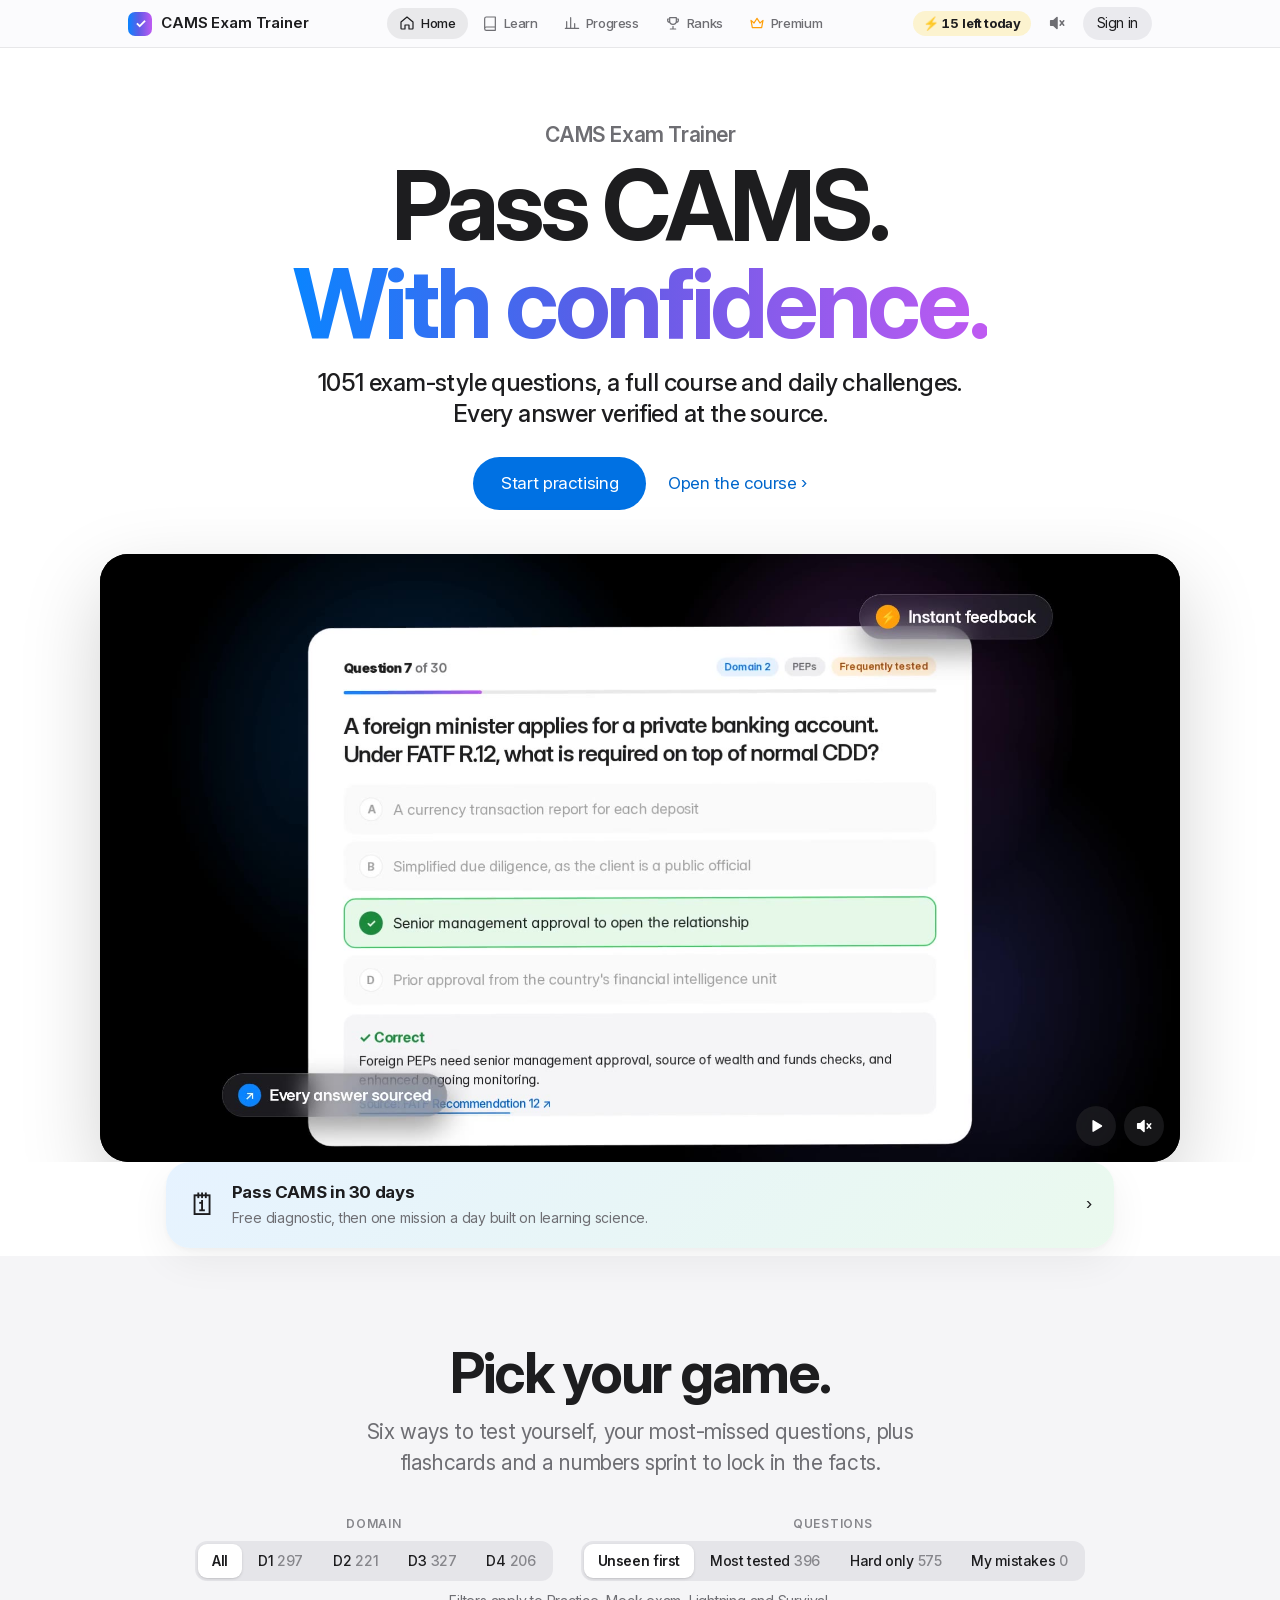
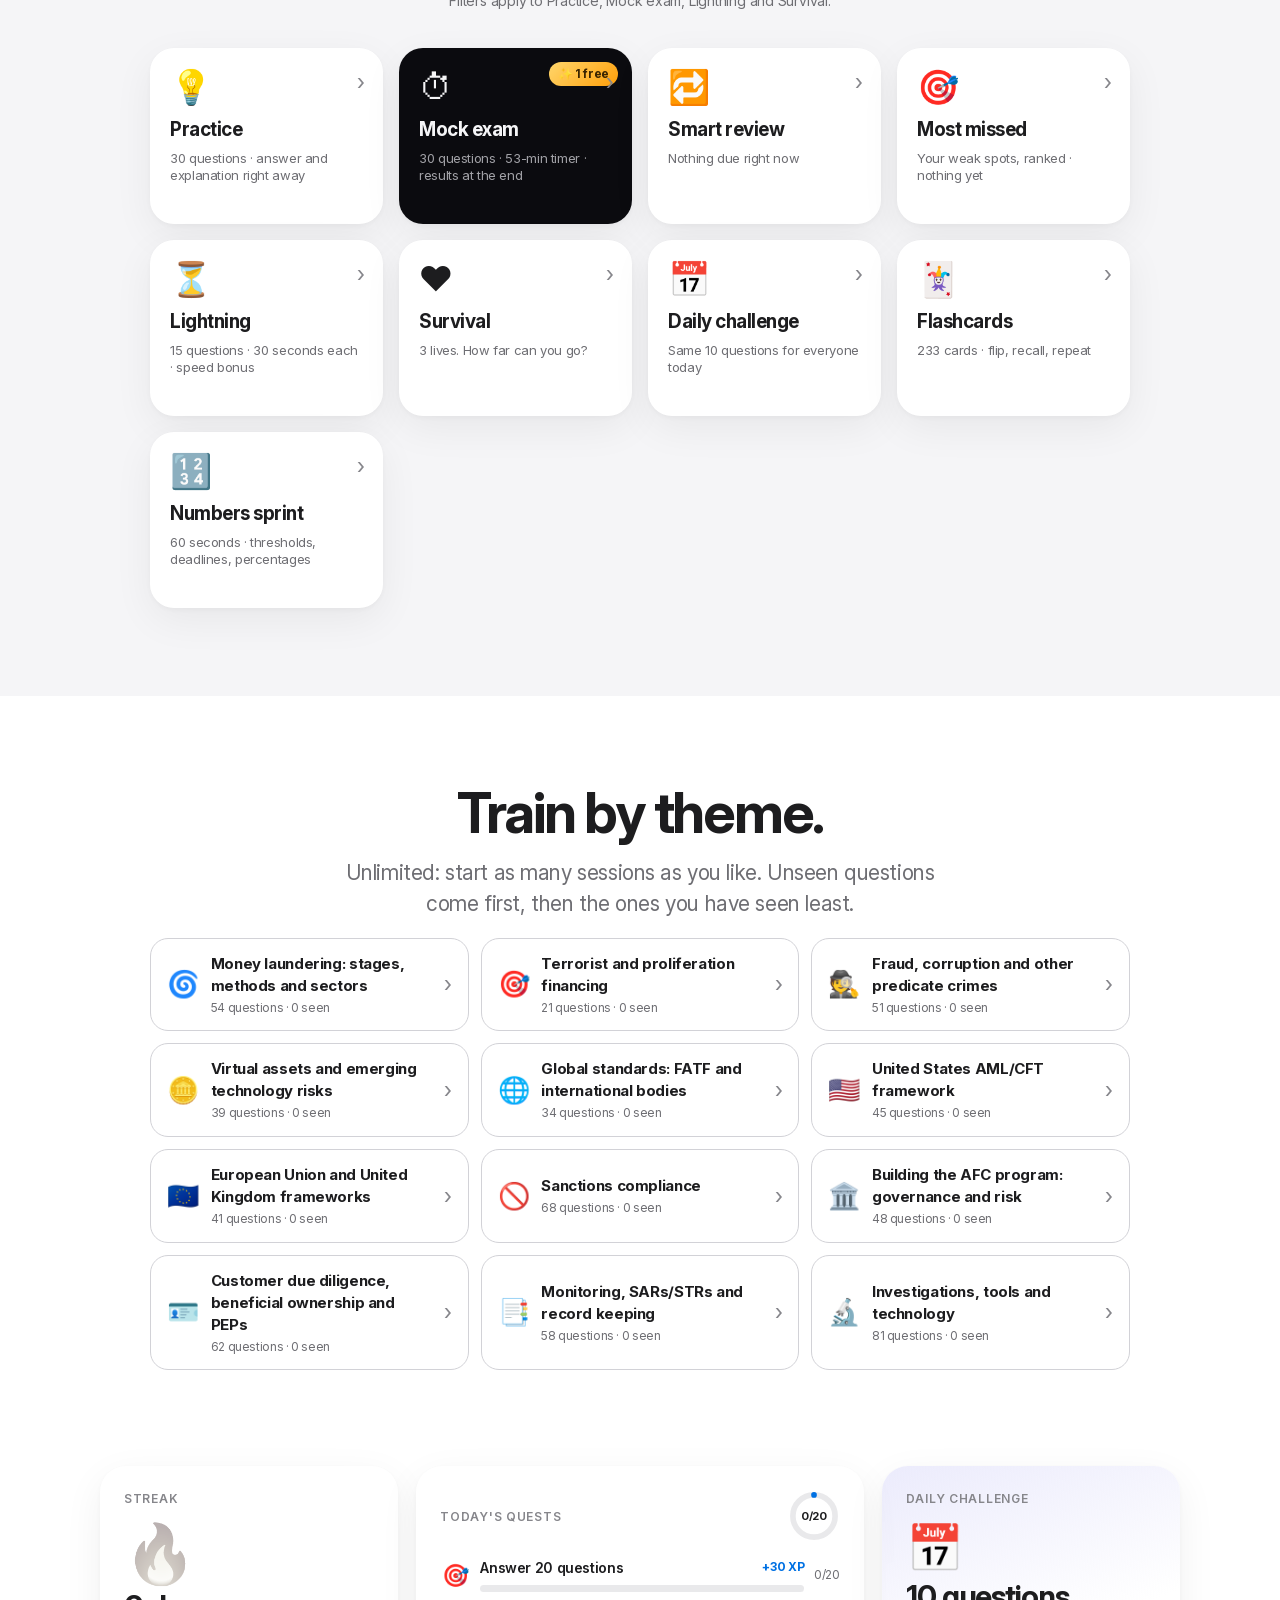
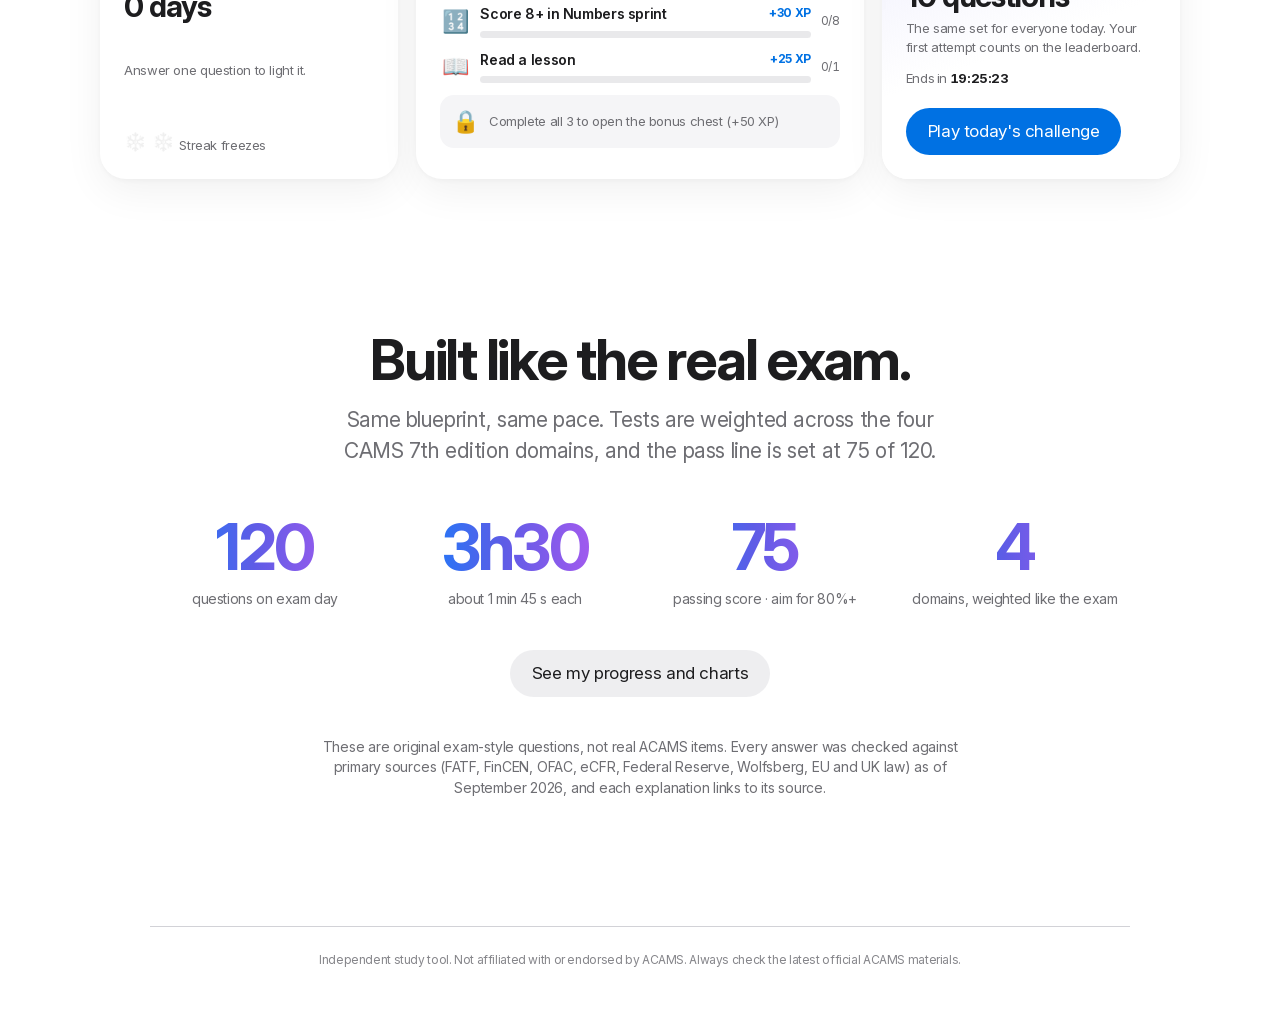
==== index.html @ da27e52b "Add 25 verified risk-assessment cases (1051 total) Co-Authored-By: Claude Opus 5.5 <noreply@anthropi" ====
<!doctype html>
<html lang="en">
<head>
  <meta charset="utf-8">
  <meta name="viewport" content="width=device-width, initial-scale=1">
  <title>CAMS Exam Trainer</title>
  <meta name="description" content="Practice tests for the ACAMS CAMS exam (7th edition): practice mode with instant feedback and timed mock exam mode.">
  <meta name="theme-color" content="#ffffff" media="(prefers-color-scheme: light)">
  <meta name="theme-color" content="#000000" media="(prefers-color-scheme: dark)">
  <link rel="preload" href="assets/fonts/InterVariable.woff2" as="font" type="font/woff2" crossorigin>
  <link rel="icon" href="data:image/svg+xml,<svg xmlns='http://www.w3.org/2000/svg' viewBox='0 0 32 32'><defs><linearGradient id='g' x2='1'><stop offset='0' stop-color='%230a84ff'/><stop offset='1' stop-color='%23bf5af2'/></linearGradient></defs><rect width='32' height='32' rx='8' fill='url(%23g)'/><path d='M9 17l5 5 9-11' stroke='white' stroke-width='3.5' fill='none' stroke-linecap='round' stroke-linejoin='round'/></svg>">
  <link rel="stylesheet" href="assets/style.css">
</head>
<body>
  <header class="topbar">
    <a href="#/" class="brand" id="brand">
      <span class="logo">✓</span>
      <span>CAMS Exam Trainer</span>
    </a>
    <nav class="tabs" aria-label="Main">
      <a class="navlink tab" data-route="home" href="#/"><svg viewBox="0 0 24 24" aria-hidden="true" fill="none" stroke="currentColor" stroke-width="1.8" stroke-linecap="round" stroke-linejoin="round"><path d="M3 10.5 12 3l9 7.5V20a1 1 0 0 1-1 1h-5v-6h-6v6H4a1 1 0 0 1-1-1z"/></svg><span>Home</span></a>
      <a class="navlink tab" data-route="learn" href="#/learn"><svg viewBox="0 0 24 24" aria-hidden="true" fill="none" stroke="currentColor" stroke-width="1.8" stroke-linecap="round" stroke-linejoin="round"><path d="M4 5.5A2.5 2.5 0 0 1 6.5 3H20v15H6.5A2.5 2.5 0 0 0 4 20.5zM4 20.5A2.5 2.5 0 0 0 6.5 23H20v-5"/></svg><span>Learn</span></a>
      <a class="navlink tab" data-route="progress" href="#/progress"><svg viewBox="0 0 24 24" aria-hidden="true" fill="none" stroke="currentColor" stroke-width="1.8" stroke-linecap="round" stroke-linejoin="round"><path d="M4 20V10M10 20V4M16 20v-7M22 20H2"/></svg><span>Progress</span></a>
      <a class="navlink tab" data-route="ranks" href="#/ranks"><svg viewBox="0 0 24 24" aria-hidden="true" fill="none" stroke="currentColor" stroke-width="1.8" stroke-linecap="round" stroke-linejoin="round"><path d="M8 21h8M12 17v4M7 4h10v5a5 5 0 0 1-10 0zM7 6H4v2a3 3 0 0 0 3 3M17 6h3v2a3 3 0 0 1-3 3"/></svg><span>Ranks</span></a>
      <a class="navlink tab premium-tab" data-route="premium" href="#/premium"><svg viewBox="0 0 24 24" aria-hidden="true" fill="none" stroke="currentColor" stroke-width="1.8" stroke-linecap="round" stroke-linejoin="round"><path d="M3 8l4.5 4L12 5l4.5 7L21 8l-2 11H5z"/></svg><span>Premium</span></a>
    </nav>
    <div class="topbar-right"><div id="topbarRight" class="topbar-right"></div><button class="icon-btn" id="soundBtn" type="button"></button><div id="account"></div></div>
  </header>
  <nav class="tabbar" aria-label="Main">
      <a class="navlink bar" data-route="home" href="#/"><svg viewBox="0 0 24 24" aria-hidden="true" fill="none" stroke="currentColor" stroke-width="1.8" stroke-linecap="round" stroke-linejoin="round"><path d="M3 10.5 12 3l9 7.5V20a1 1 0 0 1-1 1h-5v-6h-6v6H4a1 1 0 0 1-1-1z"/></svg><span>Home</span></a>
      <a class="navlink bar" data-route="learn" href="#/learn"><svg viewBox="0 0 24 24" aria-hidden="true" fill="none" stroke="currentColor" stroke-width="1.8" stroke-linecap="round" stroke-linejoin="round"><path d="M4 5.5A2.5 2.5 0 0 1 6.5 3H20v15H6.5A2.5 2.5 0 0 0 4 20.5zM4 20.5A2.5 2.5 0 0 0 6.5 23H20v-5"/></svg><span>Learn</span></a>
      <a class="navlink bar" data-route="progress" href="#/progress"><svg viewBox="0 0 24 24" aria-hidden="true" fill="none" stroke="currentColor" stroke-width="1.8" stroke-linecap="round" stroke-linejoin="round"><path d="M4 20V10M10 20V4M16 20v-7M22 20H2"/></svg><span>Progress</span></a>
      <a class="navlink bar" data-route="ranks" href="#/ranks"><svg viewBox="0 0 24 24" aria-hidden="true" fill="none" stroke="currentColor" stroke-width="1.8" stroke-linecap="round" stroke-linejoin="round"><path d="M8 21h8M12 17v4M7 4h10v5a5 5 0 0 1-10 0zM7 6H4v2a3 3 0 0 0 3 3M17 6h3v2a3 3 0 0 1-3 3"/></svg><span>Ranks</span></a>
      <a class="navlink bar premium-tab" data-route="premium" href="#/premium"><svg viewBox="0 0 24 24" aria-hidden="true" fill="none" stroke="currentColor" stroke-width="1.8" stroke-linecap="round" stroke-linejoin="round"><path d="M3 8l4.5 4L12 5l4.5 7L21 8l-2 11H5z"/></svg><span>Premium</span></a>
  </nav>

  <main id="app" class="container wide"></main>

  <footer class="footer">
    Independent study tool. Not affiliated with or endorsed by ACAMS. Always check the latest official ACAMS materials.
  </footer>

  <script src="data/domain1.js"></script>
  <script src="data/domain2.js"></script>
  <script src="data/domain3.js"></script>
  <script src="data/domain4.js"></script>
  <script src="data/extra-euuk.js"></script>
  <script src="data/extra-cases.js"></script>
  <script src="data/extra-traps.js"></script>
  <script src="data/extra-sectors.js"></script>
  <script src="data/extra-global.js"></script>
  <script src="data/extra-kyc.js"></script>
  <script src="data/extra-investigations.js"></script>
  <script src="data/extra-sanctions.js"></script>
  <script src="data/extra-gatekeepers.js"></script>
  <script src="data/extra-crimes.js"></script>
  <script src="data/extra-program.js"></script>
  <script src="data/extra-tech.js"></script>
  <script src="data/extra-governance.js"></script>
  <script src="data/extra-frameworks.js"></script>
  <script src="data/extra-sector-risk.js"></script>
  <script src="data/extra-data.js"></script>
  <script src="data/extra-tbml.js"></script>
  <script src="data/extra-vasp.js"></script>
  <script src="data/extra-shell.js"></script>
  <script src="data/extra-kyc-cases.js"></script>
  <script src="data/extra-sar-cases.js"></script>
  <script src="data/extra-tfpf.js"></script>
  <script src="data/extra-products.js"></script>
  <script src="data/extra-fraud.js"></script>
  <script src="data/extra-fatf.js"></script>
  <script src="data/extra-audit.js"></script>
  <script src="data/extra-monitoring.js"></script>
  <script src="data/extra-sanctions-cases.js"></script>
  <script src="data/extra-investigations2.js"></script>
  <script src="data/extra-regimes.js"></script>
  <script src="data/extra-casestudies.js"></script>
  <script src="data/extra-mix.js"></script>
  <script src="data/extra-sharing.js"></script>
  <script src="data/extra-riskassess.js"></script>
  <!--COURSE-->
  <script src="data/course/m00.js"></script>
  <script src="data/course/m01.js"></script>
  <script src="data/course/m02.js"></script>
  <script src="data/course/m03.js"></script>
  <script src="data/course/m04.js"></script>
  <script src="data/course/m05.js"></script>
  <script src="data/course/m06.js"></script>
  <script src="data/course/m07.js"></script>
  <script src="data/course/m08.js"></script>
  <script src="data/course/m09.js"></script>
  <script src="data/course/m10.js"></script>
  <script src="data/course/m11.js"></script>
  <script src="data/course/m12.js"></script>
  <!--/COURSE-->
  <script src="assets/config.js"></script>
  <script src="assets/fx.js"></script>
  <script src="assets/charts.js"></script>
  <script src="assets/progress.js"></script>
  <script src="assets/plan.js"></script>
  <script src="assets/app.js"></script>
  <script src="assets/learn.js"></script>
  <script src="assets/leaderboard.js"></script>
  <script src="assets/cert.js"></script>
  <script src="assets/mistakes.js"></script>
  <script src="assets/study.js"></script>
  <script src="assets/account.js"></script>

  <!-- Vercel Web Analytics (cookieless). Only loaded when served over http(s), not on localhost. -->
  <script>
    window.va = window.va || function () { (window.vaq = window.vaq || []).push(arguments); };
    if (/^https?:$/.test(location.protocol) && !/^(localhost|127\.0\.0\.1)$/.test(location.hostname)) {
      var s = document.createElement("script");
      s.defer = true;
      s.src = "/_vercel/insights/script.js";
      document.head.appendChild(s);
    }
  </script>
</body>
</html>
---- assets/style.css ----
@font-face {
  font-family: "InterVar";
  src: url("fonts/InterVariable.woff2") format("woff2");
  font-weight: 100 900;
  font-display: swap;
}

:root {
  --font: "SF Pro Display", "SF Pro Text", -apple-system, BlinkMacSystemFont, "InterVar", "Helvetica Neue", Helvetica, Arial, sans-serif;
  --bg: #ffffff;
  --bg-alt: #f5f5f7;
  --tile: #ffffff;
  --tile-dark: #000000;
  --text: #1d1d1f;
  --muted: #6e6e73;
  --faint: #86868b;
  --hairline: #d2d2d7;
  --blue: #0071e3;
  --link: #0066cc;
  --blue-soft: rgba(0, 113, 227, .08);
  --good: #1a8a3a;
  --good-soft: rgba(52, 199, 89, .12);
  --bad: #d70015;
  --bad-soft: rgba(255, 59, 48, .09);
  --warn: #b25000;
  --warn-soft: rgba(255, 149, 0, .13);
  --nav: rgba(250, 250, 252, .72);
  --shadow: 0 2px 6px rgba(0, 0, 0, .04), 0 12px 40px rgba(0, 0, 0, .06);
  --grad: linear-gradient(90deg, #0a84ff 0%, #5e5ce6 45%, #bf5af2 100%);
  --ease: cubic-bezier(.25, .1, .25, 1);
  --spring: cubic-bezier(.2, .8, .2, 1);
}
@media (prefers-color-scheme: dark) {
  :root {
    --bg: #000000;
    --bg-alt: #101012;
    --tile: #1c1c1e;
    --tile-dark: #1c1c1e;
    --text: #f5f5f7;
    --muted: #a1a1a6;
    --faint: #86868b;
    --hairline: #38383c;
    --blue: #0a84ff;
    --link: #2997ff;
    --blue-soft: rgba(10, 132, 255, .16);
    --good: #30d158;
    --good-soft: rgba(48, 209, 88, .14);
    --bad: #ff453a;
    --bad-soft: rgba(255, 69, 58, .14);
    --warn: #ff9f0a;
    --warn-soft: rgba(255, 159, 10, .15);
    --nav: rgba(22, 22, 23, .72);
    --shadow: none;
  }
}

* { box-sizing: border-box; }
html { -webkit-text-size-adjust: 100%; }
html, body { margin: 0; }
body {
  font-family: var(--font);
  font-size: 17px;
  line-height: 1.47;
  letter-spacing: -0.022em;
  background: var(--bg);
  color: var(--text);
  -webkit-font-smoothing: antialiased;
  -moz-osx-font-smoothing: grayscale;
}
button { font: inherit; color: inherit; letter-spacing: inherit; }
a { color: var(--link); text-decoration: none; }
a:hover { text-decoration: underline; }
::selection { background: rgba(0, 113, 227, .22); }

/* ---------- Nav ---------- */
.topbar {
  position: sticky; top: 0; z-index: 50;
  height: 48px;
  display: flex; align-items: center; justify-content: space-between; gap: 12px;
  padding: 0 max(16px, calc((100vw - 1024px) / 2));
  background: var(--nav);
  -webkit-backdrop-filter: saturate(180%) blur(20px);
  backdrop-filter: saturate(180%) blur(20px);
  border-bottom: 1px solid rgba(0, 0, 0, .08);
  font-size: 13px;
}
@media (prefers-color-scheme: dark) { .topbar { border-bottom-color: rgba(255, 255, 255, .08); } }
.brand { display: flex; align-items: center; gap: 9px; font-weight: 600; font-size: 15px; color: var(--text); letter-spacing: -0.01em; }
.brand:hover { text-decoration: none; opacity: .8; }
.logo {
  display: inline-grid; place-items: center; width: 24px; height: 24px; border-radius: 7px;
  background: var(--grad); color: #fff; font-size: 13px; font-weight: 700;
}
.topbar-right { display: flex; align-items: center; gap: 10px; font-variant-numeric: tabular-nums; }

/* ---------- Layout ---------- */
.container { max-width: 980px; margin: 0 auto; padding: 32px 16px 64px; }
.container.wide { max-width: none; padding: 0 0 40px; }
.footer {
  text-align: center; color: var(--faint); font-size: 12px; line-height: 1.5;
  padding: 24px 16px 40px; border-top: 1px solid var(--hairline); max-width: 980px; margin: 0 auto;
}
.section { padding: 88px 16px; }
.section.alt { background: var(--bg-alt); }
.inner { max-width: 980px; margin: 0 auto; }

h1, h2, h3 { letter-spacing: -0.03em; margin: 0; }
h1 { font-size: 40px; line-height: 1.1; font-weight: 700; }
h2 { font-size: 24px; line-height: 1.17; font-weight: 600; margin-bottom: 12px; }
h3 { font-size: 19px; line-height: 1.21; font-weight: 600; margin-bottom: 8px; }
.muted { color: var(--muted); }
.small { font-size: 14px; letter-spacing: -0.016em; }
.eyebrow { font-size: 17px; font-weight: 600; color: var(--warn); margin-bottom: 6px; }
.grad-text { background: var(--grad); -webkit-background-clip: text; background-clip: text; color: transparent; }

/* ---------- Hero ---------- */
.hero { text-align: center; padding: 72px 16px 0; overflow: hidden; }
.hero .kicker { font-size: 21px; font-weight: 600; color: var(--muted); letter-spacing: -0.02em; }
.hero h1 {
  font-size: clamp(48px, 9vw, 96px); line-height: 1.02; font-weight: 700; letter-spacing: -0.045em;
  margin: 6px 0 14px;
}
.hero .lede { font-size: clamp(19px, 2.4vw, 24px); line-height: 1.3; color: var(--text); max-width: 680px; margin: 0 auto; font-weight: 500; letter-spacing: -0.025em; }
.hero .ctas { display: flex; gap: 22px; justify-content: center; align-items: center; margin: 28px 0 44px; flex-wrap: wrap; }
.video-frame {
  position: relative; max-width: 1080px; margin: 0 auto; border-radius: 28px; overflow: hidden;
  background: #000; aspect-ratio: 16 / 9; box-shadow: 0 30px 80px rgba(0, 0, 0, .18);
}
.video-frame video { width: 100%; height: 100%; display: block; object-fit: cover; }
.video-ctrl {
  position: absolute; right: 16px; bottom: 16px; width: 40px; height: 40px; border-radius: 50%;
  border: 0; cursor: pointer; display: grid; place-items: center; color: #fff;
  background: rgba(40, 40, 44, .55); -webkit-backdrop-filter: blur(18px); backdrop-filter: blur(18px);
  transition: transform .2s var(--spring), background .2s;
}
.video-ctrl:hover { transform: scale(1.08); background: rgba(60, 60, 66, .7); }
.video-ctrl svg { width: 18px; height: 18px; }
.video-ctrl.play { right: 64px; }

/* ---------- Stats ---------- */
.stats { display: grid; grid-template-columns: repeat(4, 1fr); gap: 20px; text-align: center; margin-top: 48px; }
.stat b {
  display: block; font-size: clamp(40px, 6vw, 64px); line-height: 1; font-weight: 700; letter-spacing: -0.04em;
  background: var(--grad); -webkit-background-clip: text; background-clip: text; color: transparent;
}
.stat span { display: block; margin-top: 10px; font-size: 14px; color: var(--muted); }
.headline { font-size: clamp(32px, 5vw, 56px); line-height: 1.07; font-weight: 700; letter-spacing: -0.04em; text-align: center; }
.subhead { text-align: center; font-size: 21px; color: var(--muted); max-width: 640px; margin: 14px auto 0; letter-spacing: -0.02em; }

/* ---------- Tiles ---------- */
.tiles { display: grid; grid-template-columns: 1fr 1fr; gap: 20px; margin-top: 48px; }
.tile {
  border-radius: 28px; padding: 44px 40px 40px; background: var(--tile); box-shadow: var(--shadow);
  display: flex; flex-direction: column; gap: 10px; min-height: 420px; position: relative; overflow: hidden;
  transition: transform .5s var(--spring), box-shadow .5s var(--spring);
}
.tile:hover { transform: translateY(-4px); }
.tile.dark { background: var(--tile-dark); color: #f5f5f7; }
.tile.dark .muted { color: #a1a1a6; }
.tile h2 { font-size: 40px; line-height: 1.1; letter-spacing: -0.04em; font-weight: 700; margin: 0; }
.tile .sub { font-size: 19px; line-height: 1.35; color: var(--muted); margin: 0; }
.tile.dark .sub { color: #a1a1a6; }
.tile ul { list-style: none; padding: 0; margin: 14px 0 0; display: grid; gap: 10px; font-size: 16px; }
.tile li { display: flex; gap: 10px; align-items: flex-start; }
.tile li::before {
  content: ""; flex: 0 0 18px; height: 18px; margin-top: 2px; border-radius: 50%;
  background: var(--blue) url("data:image/svg+xml,%3Csvg xmlns='http://www.w3.org/2000/svg' viewBox='0 0 18 18'%3E%3Cpath d='M5 9.3l2.6 2.6L13 6.5' stroke='white' stroke-width='2' fill='none' stroke-linecap='round' stroke-linejoin='round'/%3E%3C/svg%3E") center/18px no-repeat;
}
.tile .tile-cta { margin-top: auto; padding-top: 22px; display: flex; gap: 18px; align-items: center; flex-wrap: wrap; }
.tile .glyph { font-size: 44px; line-height: 1; margin-bottom: 8px; }
.tile .glow {
  position: absolute; width: 360px; height: 360px; right: -120px; top: -140px; border-radius: 50%;
  background: radial-gradient(circle, rgba(94, 92, 230, .45), transparent 65%); filter: blur(10px); pointer-events: none;
}

/* ---------- Settings (segmented controls) ---------- */
.settings { display: flex; gap: 28px; justify-content: center; flex-wrap: wrap; margin-top: 36px; }
.seg-group { display: flex; flex-direction: column; gap: 8px; align-items: center; }
.seg-group > label { font-size: 12px; font-weight: 600; text-transform: uppercase; letter-spacing: .06em; color: var(--faint); }
.seg {
  display: inline-flex; padding: 3px; border-radius: 12px; background: rgba(118, 118, 128, .12); gap: 2px; flex-wrap: wrap; justify-content: center;
}
.seg button {
  border: 0; background: transparent; padding: 7px 14px; border-radius: 9px; font-size: 14px; font-weight: 500; cursor: pointer;
  color: var(--text); transition: background .25s var(--ease), box-shadow .25s var(--ease); white-space: nowrap;
}
.seg button[aria-pressed="true"] { background: var(--tile); box-shadow: 0 1px 3px rgba(0, 0, 0, .12), 0 1px 1px rgba(0, 0, 0, .04); font-weight: 600; }
@media (prefers-color-scheme: dark) { .seg button[aria-pressed="true"] { background: #636366; } }
.seg button .count { color: var(--faint); font-weight: 500; margin-left: 4px; }

/* ---------- Buttons ---------- */
.btn {
  display: inline-flex; align-items: center; justify-content: center; gap: 6px;
  min-height: 44px; padding: 11px 22px; border-radius: 980px; border: 0;
  background: rgba(118, 118, 128, .12); cursor: pointer; font-size: 17px; font-weight: 400; color: var(--text);
  transition: background .2s var(--ease), transform .15s var(--ease), opacity .2s;
}
.btn:hover { background: rgba(118, 118, 128, .2); text-decoration: none; }
.btn:active { transform: scale(.97); }
.btn:disabled { opacity: .35; cursor: not-allowed; transform: none; }
.btn.primary { background: var(--blue); color: #fff; }
.btn.primary:hover { background: #0077ed; }
.btn.light { background: #fff; color: #1d1d1f; }
.btn.danger { color: var(--bad); background: transparent; }
.btn.sm { min-height: 32px; padding: 6px 14px; font-size: 14px; }
.btn.lg { min-height: 50px; padding: 14px 28px; font-size: 17px; }
.link-btn { background: none; border: 0; padding: 0; color: var(--link); font-size: 17px; cursor: pointer; }
.link-btn:hover { text-decoration: underline; }
.link-btn::after { content: " ›"; }
.tile.dark .link-btn { color: #2997ff; }

.tag {
  display: inline-block; font-size: 12px; font-weight: 600; padding: 4px 10px; border-radius: 980px;
  background: rgba(118, 118, 128, .12); color: var(--muted); letter-spacing: -0.01em;
}
.tag.blue { background: var(--blue-soft); color: var(--blue); }
.tag.hy { background: var(--warn-soft); color: var(--warn); }
.tag.good { background: var(--good-soft); color: var(--good); }
.tag.bad { background: var(--bad-soft); color: var(--bad); }

/* ---------- Cards (quiz, results, progress) ---------- */
.card { background: var(--tile); border-radius: 24px; box-shadow: var(--shadow); padding: 32px; }
.quiz-wrap { background: var(--bg-alt); min-height: calc(100vh - 48px); }
.quiz-wrap .container { max-width: 820px; }
.banner {
  display: flex; align-items: center; justify-content: space-between; gap: 12px; flex-wrap: wrap;
  max-width: 980px; margin: 16px auto 0; padding: 12px 18px; border-radius: 16px;
  background: var(--blue-soft); color: var(--text); font-size: 15px;
}

.qhead { display: flex; justify-content: space-between; align-items: center; gap: 12px; flex-wrap: wrap; margin-bottom: 14px; }
.qcount { font-size: 14px; font-weight: 600; color: var(--muted); letter-spacing: -0.01em; }
.qcount b { color: var(--text); }
.progress { height: 4px; background: rgba(118, 118, 128, .16); border-radius: 999px; overflow: hidden; margin-bottom: 26px; }
.progress > div { height: 100%; background: var(--grad); border-radius: 999px; transition: width .6s var(--spring); }
.qtext { font-size: 24px; line-height: 1.3; font-weight: 600; letter-spacing: -0.028em; margin: 8px 0 24px; white-space: pre-line; }
.hint { font-size: 14px; color: var(--muted); margin: -12px 0 18px; }

.opt {
  display: flex; gap: 14px; align-items: center; width: 100%; text-align: left;
  padding: 16px 18px; margin-bottom: 10px; border-radius: 16px;
  border: 1.5px solid transparent; background: var(--bg-alt); cursor: pointer; font-size: 17px; line-height: 1.4;
  transition: background .2s var(--ease), border-color .2s var(--ease), transform .15s var(--ease);
}
.opt:hover:not(:disabled) { background: rgba(118, 118, 128, .14); }
.opt:active:not(:disabled) { transform: scale(.99); }
.opt:disabled { cursor: default; }
.opt .letter {
  flex: 0 0 30px; height: 30px; display: grid; place-items: center; border-radius: 50%;
  background: var(--tile); font-weight: 600; font-size: 14px; box-shadow: inset 0 0 0 1px var(--hairline);
  transition: background .2s, color .2s, box-shadow .2s;
}
.opt.selected { border-color: var(--blue); background: var(--blue-soft); }
.opt.selected .letter { background: var(--blue); color: #fff; box-shadow: none; }
.opt.correct { border-color: var(--good); background: var(--good-soft); }
.opt.correct .letter { background: var(--good); color: #fff; box-shadow: none; }
.opt.wrong { border-color: var(--bad); background: var(--bad-soft); }
.opt.wrong .letter { background: var(--bad); color: #fff; box-shadow: none; }
.opt.missed { border-style: dashed; }

.explain {
  background: var(--bg-alt); padding: 18px 20px; border-radius: 16px; margin-top: 14px; font-size: 16px; line-height: 1.5;
  animation: rise .5s var(--spring) both;
}
.explain .verdict { font-weight: 600; font-size: 17px; margin-bottom: 6px; }
.explain.good .verdict { color: var(--good); }
.explain.bad .verdict { color: var(--bad); }
.sources { margin-top: 10px; font-size: 13px; color: var(--muted); }
.sources a { color: var(--link); overflow-wrap: anywhere; }

.actions { display: flex; justify-content: space-between; gap: 10px; margin-top: 24px; flex-wrap: wrap; }
.actions .right { display: flex; gap: 10px; margin-left: auto; }

.timer { font-weight: 600; padding: 4px 12px; border-radius: 980px; background: rgba(118, 118, 128, .12); font-size: 14px; }
.timer.low { background: var(--bad-soft); color: var(--bad); }

.navgrid { display: grid; grid-template-columns: repeat(10, 1fr); gap: 8px; margin-top: 18px; }
.navgrid button {
  aspect-ratio: 1; border-radius: 12px; border: 0; background: var(--bg-alt);
  font-size: 14px; font-weight: 600; cursor: pointer; position: relative; padding: 0;
  transition: transform .15s var(--ease), background .2s;
}
.navgrid button:hover { transform: scale(1.06); }
.navgrid button.answered { background: var(--blue-soft); color: var(--blue); }
.navgrid button.ok { background: var(--good-soft); color: var(--good); }
.navgrid button.ko { background: var(--bad-soft); color: var(--bad); }
.navgrid button.current { box-shadow: 0 0 0 2px var(--blue); }
.navgrid button.flagged::after {
  content: ""; position: absolute; top: 5px; right: 5px; width: 7px; height: 7px; border-radius: 50%; background: var(--warn);
}
.legend { display: flex; gap: 16px; font-size: 12px; color: var(--muted); margin-top: 12px; flex-wrap: wrap; }
.legend i { display: inline-block; width: 10px; height: 10px; border-radius: 3px; margin-right: 6px; vertical-align: -1px; }

/* ---------- Results ---------- */
.score { display: flex; align-items: center; gap: 32px; flex-wrap: wrap; }
.ring { width: 140px; height: 140px; flex: 0 0 auto; }
.ring circle.val { transition: stroke-dasharray 1.2s var(--spring); }
.ring text { font-weight: 700; font-size: 26px; fill: var(--text); letter-spacing: -0.03em; }
.result-title { font-size: 40px; line-height: 1.1; font-weight: 700; letter-spacing: -0.04em; margin-bottom: 6px; }
.bars { display: grid; gap: 14px; margin-top: 12px; }
.bar-row { display: grid; grid-template-columns: 1fr 56px; gap: 12px; align-items: center; font-size: 15px; }
.bar { height: 6px; background: rgba(118, 118, 128, .16); border-radius: 999px; overflow: hidden; margin-top: 6px; }
.bar > div { height: 100%; border-radius: 999px; }
.num { font-variant-numeric: tabular-nums; text-align: right; }

.review-item { border-top: 1px solid var(--hairline); padding-top: 22px; margin-top: 22px; }
.review-item:first-of-type { border-top: 0; margin-top: 0; padding-top: 0; }
.review-item .qtext { font-size: 19px; margin: 10px 0 14px; }

table { width: 100%; border-collapse: collapse; font-size: 15px; }
th, td { text-align: left; padding: 12px 6px; border-bottom: 1px solid var(--hairline); }
th { color: var(--faint); font-weight: 600; font-size: 12px; text-transform: uppercase; letter-spacing: .05em; }
td.num, th.num { text-align: right; }
tr:last-child td { border-bottom: 0; }

/* ---------- Motion ---------- */
@keyframes rise { from { opacity: 0; transform: translateY(14px); } to { opacity: 1; transform: none; } }
.reveal { opacity: 0; transform: translateY(40px); transition: opacity 1s var(--spring), transform 1s var(--spring); }
.reveal.in { opacity: 1; transform: none; }
.fade-in { animation: rise .7s var(--spring) both; }
@media (prefers-reduced-motion: reduce) {
  .reveal { opacity: 1; transform: none; transition: none; }
  .fade-in, .explain { animation: none; }
  * { scroll-behavior: auto !important; }
}

/* ---------- Responsive ---------- */
@media (max-width: 800px) {
  .tiles { grid-template-columns: 1fr; }
  .tile { min-height: 0; padding: 36px 26px 30px; }
  .tile h2 { font-size: 32px; }
  .stats { grid-template-columns: repeat(2, 1fr); row-gap: 36px; }
  .section { padding: 64px 16px; }
  .video-frame { border-radius: 18px; margin: 0 16px; }
}
@media (max-width: 600px) {
  .hero { padding-top: 48px; }
  .navgrid { grid-template-columns: repeat(6, 1fr); }
  .card { padding: 22px 18px; border-radius: 20px; }
  .qtext { font-size: 20px; }
  .opt { font-size: 16px; padding: 14px; }
  .hide-sm { display: none; }
  .result-title { font-size: 30px; }
  .settings { gap: 20px; }
}

body.quiz { background: var(--bg-alt); }
body.quiz .footer { border-top: 0; }
@media (max-width: 600px) {
  .seg button { padding: 6px 9px; font-size: 13px; }
  .seg button .count { margin-left: 3px; }
  .video-ctrl { width: 34px; height: 34px; right: 10px; bottom: 10px; }
  .video-ctrl.play { right: 50px; }
}
.changed { margin-top: 10px; font-size: 13px; color: var(--muted); line-height: 1.5; }
.changed .tag { margin-right: 4px; }

/* ---------- Gamification ---------- */
.chip { display: inline-flex; align-items: center; gap: 4px; padding: 3px 10px; border-radius: 999px; background: rgba(118,118,128,.12); font-size: 13px; font-weight: 600; }
.today { display: inline-flex; align-items: center; gap: 18px; flex-wrap: wrap; justify-content: center; margin: -22px auto 40px; padding: 10px 12px 10px 20px;
  border-radius: 999px; background: var(--bg-alt); font-size: 15px; }
.xp-chip { margin-left: 10px; font-size: 13px; font-weight: 700; color: var(--blue); background: var(--blue-soft); padding: 2px 8px; border-radius: 999px; }
.dash { display: grid; grid-template-columns: repeat(4, 1fr); gap: 16px; margin-top: 40px; }
.dtile { background: var(--tile); border-radius: 24px; box-shadow: var(--shadow); padding: 22px; display: flex; flex-direction: column; gap: 6px; min-height: 170px; }
body.home .section:not(.alt) .dtile, body.home .section:not(.alt) .card { background: var(--bg-alt); box-shadow: none; }
.dlabel { font-size: 12px; font-weight: 600; text-transform: uppercase; letter-spacing: .06em; color: var(--faint); margin-bottom: 6px; }
.dbig { font-size: 30px; font-weight: 700; letter-spacing: -0.035em; line-height: 1.1; }
.dbig small { font-size: 17px; color: var(--muted); font-weight: 500; letter-spacing: -0.01em; }
.dsub { font-size: 13px; color: var(--muted); margin-top: auto; }
.dtile.goal { flex-direction: column; align-items: flex-start; }
.goal-ring { width: 96px; height: 96px; display: block; }
.goal-ring .gr-n { font-size: 26px; font-weight: 700; fill: var(--text); letter-spacing: -0.03em; }
.goal-ring .gr-d { font-size: 12px; fill: var(--muted); }
.small-seg button { padding: 4px 9px; font-size: 12px; }
.xpbar { height: 6px; border-radius: 6px; background: rgba(118,118,128,.16); overflow: hidden; margin-top: 10px; }
.xpbar > div { height: 100%; border-radius: 6px; background: var(--grad); }
.dgrid2 { display: grid; grid-template-columns: 1fr 1.4fr; gap: 20px; margin-top: 20px; }
.review-card { display: flex; flex-direction: column; gap: 6px; align-items: flex-start; }
.review-card p { margin: 4px 0 12px; }
.weak { display: grid; gap: 14px; }
.wrow { display: grid; grid-template-columns: 1fr auto; gap: 12px; align-items: center; }
.wrow b { font-size: 15px; display: block; }
.wrow span { font-size: 12px; color: var(--muted); }
.heatmap { display: flex; gap: 4px; overflow-x: auto; padding-bottom: 4px; }
.hcol { display: grid; grid-template-rows: repeat(7, 14px); gap: 4px; }
.heatmap i, .hlegend i { display: block; width: 14px; height: 14px; border-radius: 4px; background: rgba(118,118,128,.14); }
.heatmap i.h-empty { background: transparent; }
.heatmap i.l1, .hlegend i.l1 { background: rgba(94,92,230,.3); }
.heatmap i.l2, .hlegend i.l2 { background: rgba(94,92,230,.55); }
.heatmap i.l3, .hlegend i.l3 { background: rgba(94,92,230,.85); }
.heatmap i.l4, .hlegend i.l4 { background: #bf5af2; }
.hlegend { display: flex; align-items: center; gap: 4px; font-size: 12px; color: var(--muted); margin-top: 10px; flex-wrap: wrap; }
.hlegend i { width: 11px; height: 11px; border-radius: 3px; }
.badges { display: grid; grid-template-columns: repeat(auto-fill, minmax(130px, 1fr)); gap: 12px; }
.badge { text-align: center; padding: 16px 10px; border-radius: 18px; background: var(--tile); opacity: .45; filter: grayscale(1); transition: transform .3s var(--spring); }
.badge.earned { opacity: 1; filter: none; box-shadow: var(--shadow); }
.badge.earned:hover { transform: translateY(-3px); }
.badge .bi { font-size: 30px; line-height: 1; margin-bottom: 6px; }
.badge b { display: block; font-size: 14px; }
.badge span { display: block; font-size: 11px; color: var(--muted); margin-top: 2px; line-height: 1.3; }
.badge.pop { animation: badgepop .7s var(--spring) both; }
@keyframes badgepop { from { transform: scale(.6); opacity: 0; } to { transform: none; opacity: 1; } }
.rewards { display: grid; grid-template-columns: repeat(4, 1fr); gap: 12px; margin-top: 22px; }
.reward { background: var(--bg-alt); border-radius: 16px; padding: 14px; }
.reward b { display: block; font-size: 20px; letter-spacing: -0.03em; }
.reward span { font-size: 12px; color: var(--muted); }
.new-badges { display: flex; gap: 12px; margin-top: 12px; flex-wrap: wrap; }
.new-badges .badge { background: var(--bg-alt); min-width: 150px; }
#toasts { position: fixed; left: 50%; bottom: 24px; transform: translateX(-50%); z-index: 100; display: flex; flex-direction: column; gap: 8px; align-items: center; pointer-events: none; width: max-content; max-width: calc(100vw - 32px); }
.toast { display: flex; align-items: center; gap: 12px; padding: 12px 18px; border-radius: 18px; font-size: 14px; color: #fff;
  background: rgba(30,30,34,.82); -webkit-backdrop-filter: blur(20px) saturate(180%); backdrop-filter: blur(20px) saturate(180%);
  box-shadow: 0 12px 40px rgba(0,0,0,.25); animation: toastin .5s var(--spring) both; transition: opacity .4s, transform .4s; }
.toast.out { opacity: 0; transform: translateY(10px); }
.toast .ti { font-size: 26px; }
.toast b { display: block; font-size: 15px; }
.toast span { font-size: 13px; opacity: .8; }
@keyframes toastin { from { opacity: 0; transform: translateY(20px) scale(.96); } to { opacity: 1; transform: none; } }
@media (max-width: 800px) {
  .dash { grid-template-columns: repeat(2, 1fr); }
  .dgrid2 { grid-template-columns: 1fr; }
  .rewards { grid-template-columns: repeat(2, 1fr); }
}
@media (max-width: 600px) { .today { gap: 10px; font-size: 14px; border-radius: 18px; margin-top: -26px; } .dtile { padding: 18px; min-height: 0; } }

/* ---------- Account ---------- */
#account { display: flex; align-items: center; }
.avatar { position: relative; width: 30px; height: 30px; border-radius: 50%; border: 0; cursor: pointer; background: var(--grad); color: #fff; font-weight: 700; font-size: 14px; }
.sync-dot { position: absolute; right: -1px; bottom: -1px; width: 9px; height: 9px; border-radius: 50%; background: #30d158; box-shadow: 0 0 0 2px var(--bg); }
.sync-dot.syncing { background: #ff9f0a; } .sync-dot.error, .sync-dot.offline { background: #ff453a; }
.m-sync .sync-dot { position: static; display: inline-block; margin-right: 6px; vertical-align: 0; box-shadow: none; }
.modal { position: fixed; inset: 0; z-index: 200; display: grid; place-items: center; padding: 16px; animation: fadein .25s ease both; }
.modal.out { opacity: 0; transition: opacity .25s; }
.modal-back { position: absolute; inset: 0; background: rgba(0,0,0,.35); -webkit-backdrop-filter: blur(8px); backdrop-filter: blur(8px); }
.modal-card { position: relative; width: 100%; max-width: 400px; max-height: calc(100vh - 32px); overflow: auto; background: var(--tile); border-radius: 28px; padding: 36px 30px 28px;
  box-shadow: 0 40px 100px rgba(0,0,0,.3); text-align: center; animation: rise .45s var(--spring) both; }
.modal-card h2 { font-size: 26px; margin: 10px 0 6px; }
.modal-x { position: absolute; top: 14px; right: 14px; width: 32px; height: 32px; border-radius: 50%; border: 0; background: rgba(118,118,128,.12); font-size: 20px; cursor: pointer; line-height: 1; }
.m-logo, .m-avatar { width: 56px; height: 56px; border-radius: 16px; margin: 0 auto; display: grid; place-items: center; background: var(--grad); color: #fff; font-size: 26px; font-weight: 700; }
.m-avatar { border-radius: 50%; }
.m-tabs { margin: 16px 0 6px; }
#mForm { text-align: left; display: grid; gap: 12px; margin-top: 14px; }
.fld { display: grid; gap: 6px; font-size: 13px; font-weight: 600; color: var(--muted); }
.fld input { font: inherit; font-size: 17px; font-weight: 400; color: var(--text); padding: 12px 14px; border-radius: 12px; border: 1px solid var(--hairline); background: var(--bg); letter-spacing: -0.01em; }
.fld input:focus { outline: none; border-color: var(--blue); box-shadow: 0 0 0 4px var(--blue-soft); }
.m-msg { font-size: 14px; min-height: 0; }
.m-msg.err { color: var(--bad); } .m-msg.ok { color: var(--good); }
.m-submit { width: 100%; margin-top: 4px; }
.m-submit.loading { opacity: .6; }
.m-forgot { margin-top: 14px; font-size: 15px; }
.m-forgot::after { content: ""; }
.m-foot { font-size: 12px; color: var(--faint); margin: 16px 0 0; }
.m-stats { display: grid; grid-template-columns: repeat(4, 1fr); gap: 8px; margin: 18px 0 8px; }
.m-stats div { background: var(--bg-alt); border-radius: 14px; padding: 10px 4px; }
.m-stats b { display: block; font-size: 16px; } .m-stats span { font-size: 11px; color: var(--muted); }
.m-sync { font-size: 13px; color: var(--muted); }
.m-out { width: 100%; margin-top: 10px; }
.save-nudge { display: flex; align-items: center; justify-content: space-between; gap: 14px; flex-wrap: wrap; margin-top: 14px; padding: 14px 18px; border-radius: 16px; background: var(--blue-soft); }
.save-nudge b { display: block; font-size: 15px; } .save-nudge span { font-size: 13px; color: var(--muted); }
@keyframes fadein { from { opacity: 0; } to { opacity: 1; } }
.tag.hard { background: rgba(191, 90, 242, .14); color: #a33fd6; }
@media (prefers-color-scheme: dark) { .tag.hard { color: #da8fff; } }

/* =================================================================
   v3 — navigation, game modes, quests, charts, course, ranks, FX
   ================================================================= */
:root { --viz-series: #2a78d6; --viz-grid: #e6e6ea; --viz-ref: #86868b; --d1: #0a84ff; --d2: #5e5ce6; --d3: #bf5af2; --d4: #30b0c7; --ice: #64d2ff; }
@media (prefers-color-scheme: dark) { :root { --viz-series: #3987e5; --viz-grid: #2c2c30; --viz-ref: #8e8e93; } }

/* ---------- Navigation ---------- */
.tabs { display: flex; gap: 2px; align-items: center; }
.navlink { display: inline-flex; align-items: center; gap: 6px; color: var(--muted); font-size: 13px; font-weight: 500; padding: 6px 12px; border-radius: 999px; text-decoration: none; transition: color .2s, background .2s; }
.navlink svg { width: 16px; height: 16px; }
.navlink:hover { color: var(--text); text-decoration: none; background: rgba(118,118,128,.1); }
.navlink[aria-current="page"] { color: var(--text); background: rgba(118,118,128,.14); }
.tabbar { display: none; }
.icon-btn { width: 32px; height: 32px; border-radius: 50%; border: 0; background: transparent; color: var(--muted); display: grid; place-items: center; cursor: pointer; }
.icon-btn:hover { background: rgba(118,118,128,.12); color: var(--text); }
.icon-btn svg { width: 18px; height: 18px; }
.icon-btn[aria-pressed="true"] { color: var(--blue); }
.chip.flame.lit { animation: flicker 2.4s ease-in-out infinite; }
@keyframes flicker { 0%, 100% { transform: none; } 40% { transform: scale(1.06) rotate(-2deg); } 60% { transform: scale(.98) rotate(1deg); } }
@media (max-width: 760px) {
  .tabs { display: none; }
  .tabbar { display: flex; position: fixed; left: 0; right: 0; bottom: 0; z-index: 60; justify-content: space-around; padding: 6px 8px calc(6px + env(safe-area-inset-bottom));
    background: var(--nav); -webkit-backdrop-filter: saturate(180%) blur(20px); backdrop-filter: saturate(180%) blur(20px); border-top: 1px solid rgba(118,118,128,.18); }
  .tabbar .navlink { flex-direction: column; gap: 2px; font-size: 10.5px; padding: 4px 10px; border-radius: 12px; }
  .tabbar .navlink svg { width: 22px; height: 22px; }
  .tabbar .navlink[aria-current="page"] { background: transparent; color: var(--blue); }
  body { padding-bottom: calc(64px + env(safe-area-inset-bottom)); }
  body.quiz .tabbar { display: none; }
  body.quiz { padding-bottom: 0; }
  #toasts { bottom: calc(78px + env(safe-area-inset-bottom)); }
  .topbar .brand span:last-child { display: none; }
}

/* ---------- Pages ---------- */
body.page { background: var(--bg-alt); }
body.page .footer { border-top: 0; }
.page-head { margin: 8px 0 24px; }
.page-head h1 { font-size: clamp(36px, 6vw, 56px); letter-spacing: -0.045em; }
.page-head .muted { font-size: 19px; margin: 6px 0 0; }
.xpbar.big { height: 8px; max-width: 360px; margin-top: 14px; }
.hero.compact { padding-top: 48px; }
.hero.compact h1 { font-size: clamp(40px, 7vw, 72px); }
.hero.compact .ctas { margin-bottom: 28px; }
.video-small { max-width: 820px; margin: 48px auto 0; }
.video-small .video-frame { border-radius: 22px; }

/* ---------- Today panel ---------- */
.today-wrap { padding: 8px 16px 64px; }
.today-grid { max-width: 1080px; margin: 0 auto; display: grid; grid-template-columns: 1fr 1.5fr 1fr; gap: 18px; }
.tcard { background: var(--tile); border-radius: 26px; box-shadow: var(--shadow); padding: 24px; display: flex; flex-direction: column; gap: 6px; position: relative; overflow: hidden; animation: rise .7s var(--spring) both; }
.tcard:nth-child(2) { animation-delay: .08s; } .tcard:nth-child(3) { animation-delay: .16s; }
.flame-big { font-size: 58px; line-height: 1; margin: 4px 0 2px; filter: grayscale(.9) opacity(.5); transition: filter .4s; }
.streak-card.lit .flame-big { filter: none; animation: flicker 2.2s ease-in-out infinite; transform-origin: 50% 90%; }
.streak-card.lit { background: linear-gradient(160deg, rgba(255,159,10,.14), var(--tile) 60%); }
.freeze-row { display: flex; align-items: center; gap: 6px; margin-top: auto; padding-top: 10px; }
.fz { font-size: 18px; opacity: .25; filter: grayscale(1); }
.fz.on { opacity: 1; filter: drop-shadow(0 0 6px rgba(100,210,255,.7)); }
.quests { display: grid; gap: 12px; }
.quest { display: grid; grid-template-columns: 30px 1fr auto; gap: 10px; align-items: center; }
.quest .qi { font-size: 22px; text-align: center; }
.quest .qt { font-size: 14px; font-weight: 600; display: flex; justify-content: space-between; gap: 8px; }
.quest .qxp { font-size: 12px; color: var(--blue); font-weight: 700; white-space: nowrap; }
.qbar { height: 7px; border-radius: 7px; background: rgba(118,118,128,.16); overflow: hidden; margin-top: 6px; }
.qbar > div { height: 100%; border-radius: 7px; background: var(--grad); transition: width .8s var(--spring); }
.quest.done .qbar > div { background: var(--good); }
.quest.done .qt { color: var(--muted); text-decoration: line-through; text-decoration-color: rgba(118,118,128,.5); }
.quest .qn { font-size: 12px; color: var(--muted); font-variant-numeric: tabular-nums; }
.chest { display: flex; align-items: center; gap: 10px; font-size: 13px; color: var(--muted); padding: 10px 12px; border-radius: 14px; background: var(--bg-alt); }
.chest span { font-size: 22px; }
.chest.open { color: var(--text); background: linear-gradient(90deg, rgba(255,159,10,.16), rgba(191,90,242,.14)); }
.chest.open span { animation: badgepop .7s var(--spring) both; }
.mini-goal { position: relative; width: 52px; height: 52px; }
.mini-goal svg { width: 52px; height: 52px; }
.mg-track { fill: none; stroke: rgba(118,118,128,.16); stroke-width: 7; }
.mg-val { fill: none; stroke: var(--blue); stroke-width: 7; stroke-linecap: round; transition: stroke-dasharray 1s var(--spring); }
.mini-goal span { position: absolute; inset: 0; display: grid; place-items: center; font-size: 11px; font-weight: 700; }
.daily-card { background: linear-gradient(160deg, rgba(94,92,230,.12), var(--tile) 55%); }
.daily-icon { font-size: 46px; line-height: 1; margin: 4px 0; }
.countdown { font-size: 13px; color: var(--muted); margin-top: 6px; font-variant-numeric: tabular-nums; }
.countdown b { color: var(--text); }
.tc-actions { display: flex; gap: 12px; align-items: center; margin-top: auto; padding-top: 14px; flex-wrap: wrap; }

/* ---------- Game modes ---------- */
.modes-grid { display: grid; grid-template-columns: repeat(4, 1fr); gap: 16px; margin-top: 36px; }
.mode-tile { animation: rise .6s var(--spring) both; position: relative; display: flex; flex-direction: column; gap: 6px; padding: 22px 20px 20px; border-radius: 24px; background: var(--tile); box-shadow: var(--shadow); color: var(--text); min-height: 176px; overflow: hidden;
  transition: transform .45s var(--spring), box-shadow .45s var(--spring), opacity 1s var(--spring); }
.mode-tile:hover { transform: translateY(-5px) scale(1.01); text-decoration: none; box-shadow: 0 18px 50px rgba(0,0,0,.12); }
.mode-tile:active { transform: scale(.98); }
.mode-tile .mt-icon { font-size: 34px; line-height: 1; margin-bottom: 6px; transition: transform .5s var(--spring); }
.mode-tile:hover .mt-icon { transform: scale(1.18) rotate(-6deg); }
.mode-tile .mt-title { font-size: 19px; font-weight: 700; letter-spacing: -0.025em; }
.mode-tile .mt-sub { font-size: 13px; color: var(--muted); line-height: 1.35; }
.mode-tile .mt-rec { margin-top: auto; font-size: 12px; font-weight: 600; color: var(--warn); }
.mode-tile .mt-go { position: absolute; top: 18px; right: 18px; font-size: 22px; color: var(--faint); transition: transform .3s var(--spring); }
.mode-tile:hover .mt-go { transform: translateX(4px); color: var(--blue); }
.mode-tile.dark { background: #0b0b0f; color: #f5f5f7; }
.mode-tile.dark .mt-sub { color: #a1a1a6; }
.mode-tile.hot { background: linear-gradient(160deg, rgba(10,132,255,.14), var(--tile) 60%); }
.mode-tile.hot::after { content: ""; position: absolute; top: 20px; right: 44px; width: 9px; height: 9px; border-radius: 50%; background: var(--bad); box-shadow: 0 0 0 4px rgba(255,59,48,.18); animation: pulse 1.6s ease-in-out infinite; }
.mode-tile.disabled { opacity: .5; pointer-events: auto; cursor: default; }
.mode-tile.disabled:hover { transform: none; box-shadow: var(--shadow); }
@keyframes pulse { 50% { box-shadow: 0 0 0 9px rgba(255,59,48,0); } }

/* ---------- Readiness & charts ---------- */
.readiness { display: grid; grid-template-columns: 280px 1fr; gap: 28px; align-items: center; }
.rd-gauge { position: relative; }
.gauge { width: 100%; display: block; }
.gauge-track { fill: none; stroke: rgba(118,118,128,.16); stroke-width: 16; stroke-linecap: round; }
.gauge-val { fill: none; stroke-width: 16; stroke-linecap: round; transition: stroke-dasharray 1.4s var(--spring); }
.gauge-mark { stroke: var(--text); stroke-width: 2; opacity: .5; }
.rd-num { position: absolute; left: 0; right: 0; bottom: 4px; text-align: center; }
.rd-num b { font-size: 54px; font-weight: 700; letter-spacing: -0.04em; }
.rd-num span { color: var(--muted); font-weight: 600; }
.rd-verdict { font-size: 32px; font-weight: 700; letter-spacing: -0.035em; margin-bottom: 6px; }
.v-on-track { color: var(--good); } .v-early-days { color: var(--blue); } .v-borderline { color: var(--warn); } .v-not-yet { color: var(--bad); }
.rd-parts { display: grid; grid-template-columns: 1fr 1fr; gap: 12px 20px; margin-top: 14px; }
.rdp-h { display: flex; justify-content: space-between; font-size: 13px; color: var(--muted); }
.rdp-h b { color: var(--text); }
.chart-grid { display: grid; grid-template-columns: 1fr 1fr; gap: 20px; margin-top: 20px; }
.chart-card { padding: 22px 22px 16px; min-width: 0; }
.viz-head { display: flex; justify-content: space-between; align-items: center; gap: 10px; }
.viz-title { font-size: 17px; font-weight: 700; letter-spacing: -0.02em; }
.viz-sub { font-size: 13px; color: var(--muted); margin: 2px 0 8px; }
.viz-toggle { border: 0; background: rgba(118,118,128,.12); color: var(--muted); font-size: 12px; font-weight: 600; padding: 4px 10px; border-radius: 999px; cursor: pointer; }
.viz-toggle:hover { color: var(--text); }
.viz-plot { position: relative; }
.viz-svg { display: block; max-width: 100%; height: auto; overflow: visible; outline: none; }
.viz-svg:focus-visible, .viz-col:focus-visible { outline: 2px solid var(--blue); outline-offset: 2px; border-radius: 6px; }
.viz-grid { stroke: var(--viz-grid); stroke-width: 1; }
.viz-axis { fill: var(--faint); font-size: 11px; font-variant-numeric: tabular-nums; }
.viz-ref { stroke: var(--viz-ref); stroke-width: 1; }
.viz-reflabel { fill: var(--muted); font-size: 11px; font-weight: 600; }
.viz-line { fill: none; stroke: var(--viz-series); stroke-width: 2; stroke-linejoin: round; stroke-linecap: round; }
.viz-area { fill: var(--viz-series); opacity: .1; }
.viz-dot { fill: var(--viz-series); stroke: var(--tile); stroke-width: 2; }
.viz-endlabel { fill: var(--text); font-size: 12px; font-weight: 700; }
.viz-cross { stroke: var(--viz-ref); stroke-width: 1; }
.viz-bar { fill: var(--viz-series); transition: opacity .2s; }
.viz-bar.dim { opacity: .3; }
.viz-col:hover .viz-bar { opacity: .75; }
.viz-label { fill: var(--text); font-size: 13px; }
.viz-value, .viz-endlabel { paint-order: stroke; stroke: var(--tile); stroke-width: 4px; stroke-linejoin: round; }
.viz-value { fill: var(--muted); font-size: 12px; font-weight: 600; font-variant-numeric: tabular-nums; }
.viz-tip { display: none; position: absolute; z-index: 5; pointer-events: none; background: var(--tile); border-radius: 10px; padding: 7px 10px; box-shadow: 0 8px 28px rgba(0,0,0,.18); font-size: 12px; white-space: nowrap; }
.viz-tip b { display: block; font-size: 14px; color: var(--text); }
.viz-tip span { color: var(--muted); }
.viz-table { width: 100%; font-size: 13px; margin-top: 6px; }
.records { display: grid; grid-template-columns: repeat(auto-fill, minmax(150px, 1fr)); gap: 12px; }
.recd { background: var(--bg-alt); border-radius: 16px; padding: 14px; }
body.page .card .recd { background: var(--bg-alt); }
.recd b { display: block; font-size: 24px; letter-spacing: -0.03em; color: var(--faint); }
.recd.has b { color: var(--text); }
.recd span { font-size: 12px; color: var(--muted); }
.heatmap i.lfr, .hlegend i.lfr { background: var(--ice); opacity: .7; }
body.page .dtile, body.page .card { background: var(--tile); box-shadow: var(--shadow); }
body.page .dgrid2 { margin-top: 20px; }

/* ---------- Quiz extras ---------- */
.qcard { position: relative; }
.qcard.flash-good { animation: flashGood .8s ease both; }
.qcard.flash-bad { animation: shake .45s ease both; }
@keyframes flashGood { 0% { box-shadow: 0 0 0 0 rgba(52,199,89,.5); } 100% { box-shadow: 0 0 0 18px rgba(52,199,89,0); } }
@keyframes shake { 20% { transform: translateX(-6px); } 40% { transform: translateX(5px); } 60% { transform: translateX(-3px); } 80% { transform: translateX(2px); } }
.hg-wrap { display: flex; align-items: center; justify-content: center; gap: 10px; margin: -4px 0 14px; }
.hourglass { width: 40px; height: 60px; filter: drop-shadow(0 6px 14px rgba(0,0,0,.18)); animation: hgflip .6s var(--spring) both; }
.hourglass svg { width: 100%; height: 100%; display: block; }
.hg-cap { fill: var(--text); opacity: .85; }
.hg-glass { fill: rgba(118,118,128,.1); stroke: rgba(118,118,128,.5); stroke-width: 1.2; }
.hg-stream { animation: stream .35s linear infinite; }
.hourglass.low { animation: hgshake .5s ease-in-out infinite; }
.hg-sec { font-size: 13px; font-weight: 700; font-variant-numeric: tabular-nums; background: var(--tile); padding: 1px 8px; border-radius: 999px; box-shadow: var(--shadow); }
@keyframes hgflip { from { transform: rotate(180deg) scale(.6); opacity: 0; } to { transform: none; opacity: 1; } }
@keyframes hgshake { 50% { transform: rotate(-6deg); } }
@keyframes stream { to { stroke-dashoffset: -5; } }
.lives { display: inline-flex; gap: 2px; font-size: 15px; }
.heart.lost { opacity: .5; }
.heart.breaking { animation: heartbreak .8s ease both; }
@keyframes heartbreak { 0% { transform: scale(1.4); } 40% { transform: scale(.7) rotate(-15deg); } 100% { transform: none; } }
.combo-pill { display: inline-block; margin-top: 14px; padding: 6px 14px; border-radius: 999px; font-weight: 700; font-size: 14px; color: #fff; background: linear-gradient(90deg, #ff9f0a, #ff375f); box-shadow: 0 6px 18px rgba(255,55,95,.3); }
.combo-pill.pop, .xp-chip.pop { animation: badgepop .6s var(--spring) both; }
.xp-live { color: var(--blue); }
.record-flag { display: inline-block; font-size: 13px; font-weight: 700; color: var(--warn); background: var(--warn-soft); padding: 4px 12px; border-radius: 999px; margin-bottom: 8px; animation: badgepop .7s var(--spring) both; }
.quests-inline { display: flex; flex-wrap: wrap; gap: 8px; margin-top: 12px; }
.qchip { font-size: 12px; padding: 5px 10px; border-radius: 999px; background: var(--bg-alt); color: var(--muted); }
.qchip.done { color: var(--good); background: var(--good-soft); }
.share { margin-top: 16px; padding: 14px; border-radius: 16px; background: var(--bg-alt); }
.share pre { margin: 0 0 10px; font-family: inherit; white-space: pre-wrap; font-size: 14px; }
.reward .xpbar { margin-top: 6px; height: 4px; }

/* ---------- Learn ---------- */
.learn-drills { display: grid; grid-template-columns: repeat(3, 1fr); gap: 14px; margin-bottom: 20px; }
.drill { display: flex; gap: 14px; align-items: center; padding: 16px 18px; border-radius: 20px; background: var(--tile); box-shadow: var(--shadow); color: var(--text); transition: transform .35s var(--spring); }
.drill:hover { transform: translateY(-3px); text-decoration: none; }
.drill .dr-i { font-size: 30px; }
.drill b { display: block; font-size: 16px; }
.drill span span { font-size: 12px; color: var(--muted); }
.learn-tools { display: flex; gap: 12px; align-items: center; flex-wrap: wrap; margin-bottom: 18px; }
.learn-tools input { flex: 1; min-width: 220px; font: inherit; font-size: 16px; padding: 11px 16px; border-radius: 14px; border: 1px solid var(--hairline); background: var(--tile); color: var(--text); }
.learn-tools input:focus { outline: none; border-color: var(--blue); box-shadow: 0 0 0 4px var(--blue-soft); }
.modules { display: grid; grid-template-columns: repeat(auto-fill, minmax(280px, 1fr)); gap: 16px; }
.module { display: flex; flex-direction: column; gap: 8px; padding: 20px; border-radius: 22px; background: var(--tile); box-shadow: var(--shadow); color: var(--text); border-top: 4px solid var(--d1); animation: rise .6s var(--spring) both; transition: transform .35s var(--spring); }
.module:hover { transform: translateY(-4px); text-decoration: none; }
.module.d2 { border-top-color: var(--d2); } .module.d3 { border-top-color: var(--d3); } .module.d4 { border-top-color: var(--d4); }
.mod-top { display: flex; align-items: center; gap: 8px; }
.mod-icon { font-size: 30px; margin-right: auto; }
.mod-title { font-size: 18px; font-weight: 700; letter-spacing: -0.025em; line-height: 1.25; }
.mod-sum { font-size: 14px; color: var(--muted); line-height: 1.4; }
.mod-meta { display: flex; gap: 12px; font-size: 12px; color: var(--muted); margin-top: auto; flex-wrap: wrap; }
.module .xpbar { margin-top: 4px; height: 4px; }
.hy-card { margin-top: 24px; }
.hy-list { list-style: none; padding: 0; margin: 0; columns: 2; column-gap: 28px; }
.hy-list li { break-inside: avoid; margin-bottom: 8px; font-size: 14px; }
.hy-list a { color: var(--text); display: flex; gap: 8px; }
.hy-list a:hover { color: var(--blue); text-decoration: none; }
.read-progress { position: fixed; top: 48px; left: 0; right: 0; height: 3px; z-index: 40; }
.read-progress div { height: 100%; width: 0; background: var(--grad); }
.lesson { max-width: 760px; margin: 0 auto; }
.back { display: inline-block; font-size: 15px; margin-bottom: 14px; }
.lesson-head { display: flex; gap: 18px; align-items: flex-start; margin-bottom: 20px; }
.lh-icon { flex: 0 0 72px; height: 72px; border-radius: 20px; display: grid; place-items: center; font-size: 38px; background: var(--grad); box-shadow: 0 12px 30px rgba(94,92,230,.3); }
.lesson-head h1 { font-size: clamp(30px, 5vw, 44px); letter-spacing: -0.04em; line-height: 1.08; margin: 4px 0 8px; }
.lesson-head .lede { font-size: 19px; color: var(--muted); margin: 0; }
.callout { border-radius: 18px; padding: 16px 20px; margin: 18px 0; font-size: 16px; line-height: 1.5; }
.callout .co-h { font-weight: 700; font-size: 14px; margin-bottom: 6px; }
.callout ul { margin: 0; padding-left: 20px; }
.callout li { margin: 4px 0; }
.callout.most { background: linear-gradient(135deg, rgba(255,159,10,.14), rgba(255,55,95,.08)); }
.callout.tip { background: var(--blue-soft); }
.callout.remember { background: rgba(191,90,242,.1); }
.toc { display: flex; flex-wrap: wrap; gap: 8px; margin: 12px 0 8px; }
.toc a { font-size: 13px; padding: 6px 12px; border-radius: 999px; background: var(--tile); color: var(--text); box-shadow: var(--shadow); }
.toc a:hover { color: var(--blue); text-decoration: none; }
.lsec { margin-top: 34px; scroll-margin-top: 70px; }
.lsec h2 { font-size: 26px; letter-spacing: -0.03em; margin-bottom: 10px; }
.lsec p, .lsec li { font-size: 17px; line-height: 1.6; }
.lsec ul { padding-left: 22px; }
.lsec strong { font-weight: 700; }
.tbl-wrap { overflow-x: auto; margin: 14px 0; border-radius: 16px; background: var(--tile); box-shadow: var(--shadow); }
.ltable { font-size: 14px; min-width: 480px; }
.ltable th { text-transform: none; letter-spacing: 0; font-size: 13px; color: var(--muted); background: var(--bg-alt); }
.ltable th, .ltable td { padding: 10px 12px; vertical-align: top; }
.practice-panel { margin-top: 40px; text-align: center; }
.practice-panel h2 { font-size: 24px; margin: 4px 0 14px; }
.pp-actions { display: flex; gap: 10px; justify-content: center; flex-wrap: wrap; }
.lsources { margin-top: 28px; font-size: 13px; }
.lsources ul { padding-left: 18px; color: var(--muted); }
.lesson-nav { display: grid; grid-template-columns: 1fr 1fr; gap: 14px; margin: 32px 0 20px; }
.ln { padding: 14px 16px; border-radius: 16px; background: var(--tile); box-shadow: var(--shadow); color: var(--text); }
.ln:hover { text-decoration: none; transform: translateY(-2px); }
.ln span { display: block; font-size: 12px; color: var(--muted); }
.ln b { font-size: 14px; }
.ln.next { text-align: right; }

/* ---------- Flashcards ---------- */
.cards-page, .sprint-page { max-width: 640px; margin: 0 auto; }
.cards-head { display: flex; justify-content: space-between; align-items: flex-end; gap: 12px; margin-bottom: 10px; }
.cards-score { display: flex; gap: 12px; font-weight: 700; }
.cards-score .good { color: var(--good); } .cards-score .bad { color: var(--bad); }
.flip-wrap { perspective: 1400px; margin: 10px 0 20px; }
.flip { position: relative; width: 100%; min-height: 320px; border: 0; padding: 0; background: none; cursor: pointer; transform-style: preserve-3d; transition: transform .7s var(--spring); color: var(--text); font: inherit; touch-action: pan-y; }
.flip.on { transform: rotateY(180deg); }
.flip.out-left { transform: translateX(-120%) rotate(-12deg); opacity: 0; transition: transform .26s ease-in, opacity .26s; }
.flip.out-right { transform: translateX(120%) rotate(12deg) rotateY(180deg); opacity: 0; transition: transform .26s ease-in, opacity .26s; }
.face { position: absolute; inset: 0; display: flex; flex-direction: column; justify-content: center; align-items: center; gap: 14px; padding: 30px 28px; border-radius: 28px; background: var(--tile); box-shadow: 0 20px 60px rgba(0,0,0,.12); backface-visibility: hidden; -webkit-backface-visibility: hidden; text-align: center; }
.face.back { transform: rotateY(180deg); background: linear-gradient(160deg, rgba(10,132,255,.12), var(--tile) 60%); }
.fc-tag { font-size: 12px; font-weight: 600; color: var(--muted); }
.fc-text { font-size: 24px; font-weight: 600; letter-spacing: -0.02em; line-height: 1.3; }
.face.back .fc-text { font-size: 21px; font-weight: 500; }
.fc-hint { font-size: 12px; color: var(--faint); }
.cards-actions { display: flex; gap: 12px; justify-content: center; opacity: 0; transform: translateY(8px); pointer-events: none; transition: opacity .3s, transform .3s var(--spring); }
.cards-actions.show { opacity: 1; transform: none; pointer-events: auto; }
.cards-actions .btn { min-width: 150px; }
.btn.again { color: var(--bad); }
kbd { font: inherit; font-size: 11px; padding: 1px 6px; border-radius: 5px; background: rgba(118,118,128,.16); margin-left: 6px; }

/* ---------- Numbers sprint ---------- */
.sprint-intro { text-align: center; padding: 40px 28px; }
.sprint-intro h1 { font-size: 40px; letter-spacing: -0.04em; margin: 8px 0; }
.sp-icon { font-size: 64px; }
.sp-best { font-size: 14px; color: var(--muted); margin: 10px 0 24px; }
.count-big { font-size: 140px; font-weight: 800; letter-spacing: -0.06em; text-align: center; margin-top: 18vh; background: var(--grad); -webkit-background-clip: text; background-clip: text; color: transparent; animation: countpop .7s var(--spring) both; }
.count-big.small { font-size: 96px; margin-top: 10px; animation: none; }
@keyframes countpop { from { transform: scale(2.2); opacity: 0; } to { transform: none; opacity: 1; } }
.sp-top { position: sticky; top: 56px; z-index: 5; margin-bottom: 14px; }
.sp-time { height: 8px; border-radius: 8px; background: rgba(118,118,128,.16); overflow: hidden; }
.sp-time div { height: 100%; background: var(--grad); transition: width .1s linear; }
.sp-stats { display: flex; justify-content: space-between; align-items: center; margin-top: 8px; font-weight: 700; font-variant-numeric: tabular-nums; }
.combo-mini { color: #ff375f; animation: badgepop .5s var(--spring) both; }
.sp-q { text-align: center; }
.sp-prompt { font-size: 22px; font-weight: 600; letter-spacing: -0.02em; margin: 12px 0 20px; }
.sp-opts { display: grid; grid-template-columns: 1fr 1fr; gap: 10px; }
.sp-opt { display: flex; align-items: center; gap: 8px; justify-content: center; min-height: 64px; padding: 12px; border-radius: 16px; border: 2px solid transparent; background: var(--bg-alt); font: inherit; font-size: 16px; font-weight: 600; color: var(--text); cursor: pointer; transition: transform .15s, background .2s; }
.sp-opt:hover { background: rgba(118,118,128,.16); }
.sp-opt:active { transform: scale(.97); }
.sp-opt.good { background: var(--good-soft); border-color: var(--good); }
.sp-opt.bad { background: var(--bad-soft); border-color: var(--bad); animation: shake .35s; }
.sp-opt kbd { margin: 0 4px 0 0; }
.missed { text-align: left; margin: 18px 0; }
.miss { display: flex; justify-content: space-between; gap: 12px; padding: 10px 0; border-top: 1px solid var(--hairline); font-size: 14px; }
.miss b { white-space: nowrap; }

/* ---------- Ranks ---------- */
.scoreboard { margin-bottom: 20px; }
.sb-grid { display: grid; grid-template-columns: repeat(4, 1fr); gap: 12px; margin-bottom: 14px; }
.sb { background: var(--bg-alt); border-radius: 16px; padding: 14px; }
.sb b { display: block; font-size: 26px; letter-spacing: -0.03em; }
.sb span { font-size: 12px; color: var(--muted); }
.lb-tabs { display: flex; justify-content: space-between; align-items: center; gap: 12px; flex-wrap: wrap; margin-bottom: 14px; }
.podium { display: grid; grid-template-columns: repeat(3, 1fr); gap: 12px; align-items: end; margin: 6px 0 22px; }
.pod { text-align: center; animation: rise .7s var(--spring) both; }
.pod.p1 { animation-delay: .15s; } .pod.p3 { animation-delay: .08s; }
.pod .medal { font-size: 32px; }
.pav { width: 54px; height: 54px; border-radius: 50%; margin: 4px auto 6px; display: grid; place-items: center; font-weight: 700; font-size: 22px; color: #fff; background: var(--grad); }
.pod.p1 .pav { width: 68px; height: 68px; font-size: 28px; box-shadow: 0 0 0 4px rgba(255,204,0,.5); }
.pname { font-weight: 700; font-size: 14px; overflow: hidden; text-overflow: ellipsis; white-space: nowrap; }
.pval { font-size: 13px; color: var(--muted); }
.pstand { margin-top: 8px; border-radius: 14px 14px 0 0; background: var(--bg-alt); font-weight: 800; font-size: 22px; color: var(--faint); padding-top: 10px; }
.pod.p1 .pstand { height: 90px; background: linear-gradient(180deg, rgba(255,204,0,.28), var(--bg-alt)); }
.pod.p2 .pstand { height: 64px; } .pod.p3 .pstand { height: 46px; }
.pod.me .pname { color: var(--blue); }
.lb-list { list-style: none; padding: 0; margin: 0; }
.lb-list li { display: grid; grid-template-columns: 32px 34px 1fr auto auto; gap: 10px; align-items: center; padding: 10px 6px; border-top: 1px solid var(--hairline); font-size: 15px; }
.lb-list li.me { background: var(--blue-soft); border-radius: 12px; border-top-color: transparent; }
.lb-list .rk { font-weight: 700; color: var(--faint); text-align: center; font-variant-numeric: tabular-nums; }
.lb-list .av { width: 30px; height: 30px; border-radius: 50%; display: grid; place-items: center; font-size: 13px; font-weight: 700; color: #fff; background: var(--grad); }
.lb-list .nm { overflow: hidden; text-overflow: ellipsis; white-space: nowrap; font-weight: 600; }
.lb-list .meta { font-size: 12px; color: var(--muted); }
.lb-list .vl { font-weight: 700; font-variant-numeric: tabular-nums; }
.lb-empty { text-align: center; padding: 34px 24px; }
.lb-join { display: flex; gap: 18px; align-items: flex-start; margin-bottom: 20px; }
.lbj-icon { font-size: 44px; line-height: 1; }
.lbj-body { flex: 1; min-width: 0; }
.lbj-body h2 { margin: 0 0 6px; }
.lbj-body p { margin: 0; }
.lbj-form { display: flex; gap: 10px; align-items: flex-end; flex-wrap: wrap; margin: 14px 0 6px; }
.lbj-form .fld { flex: 1 1 220px; }
.lb-member { text-align: center; margin-top: 14px; }
.lb-member .link-btn { font-size: inherit; }
.lb-member .link-btn::after { content: none; }

/* ---------- FX ---------- */
.fx-confetti { position: fixed; inset: 0; width: 100vw; height: 100vh; pointer-events: none; z-index: 300; }
.fx-celebrate { position: fixed; inset: 0; z-index: 250; display: grid; place-items: center; background: rgba(0,0,0,.35); -webkit-backdrop-filter: blur(10px); backdrop-filter: blur(10px); animation: fadein .3s ease both; cursor: pointer; }
.fx-celebrate.out { opacity: 0; transition: opacity .3s; }
.fx-burst { position: absolute; width: 900px; height: 900px; background: conic-gradient(from 0deg, rgba(255,255,255,.18) 0 8deg, transparent 8deg 24deg); border-radius: 50%; mask: radial-gradient(circle, #000 20%, transparent 65%); -webkit-mask: radial-gradient(circle, #000 20%, transparent 65%); animation: spin 12s linear infinite; }
@keyframes spin { to { transform: rotate(360deg); } }
.fx-card { position: relative; text-align: center; color: #fff; animation: countpop .8s var(--spring) both; padding: 20px; }
.fx-icon { font-size: 72px; filter: drop-shadow(0 10px 30px rgba(255,204,0,.5)); }
.fx-big { font-size: clamp(56px, 12vw, 104px); font-weight: 800; letter-spacing: -0.05em; line-height: 1; background: linear-gradient(90deg, #64d2ff, #bf5af2 60%, #ff9f0a); -webkit-background-clip: text; background-clip: text; color: transparent; }
.fx-title { font-size: 26px; font-weight: 700; margin-top: 8px; }
.fx-sub { font-size: 16px; opacity: .8; margin-top: 6px; max-width: 420px; }
.fx-tap { font-size: 12px; opacity: .6; margin-top: 18px; }

/* ---------- Responsive ---------- */
@media (max-width: 980px) {
  .modes-grid { grid-template-columns: repeat(2, 1fr); }
  .today-grid { grid-template-columns: 1fr 1fr; }
  .today-grid .quests-card { grid-column: 1 / -1; order: -1; }
}
@media (max-width: 760px) {
  .readiness { grid-template-columns: 1fr; }
  .chart-grid { grid-template-columns: 1fr; }
  .learn-drills { grid-template-columns: 1fr; }
  .hy-list { columns: 1; }
  .sb-grid { grid-template-columns: repeat(2, 1fr); }
}
@media (max-width: 600px) {
  .today-grid { grid-template-columns: 1fr; }
  .modes-grid { grid-template-columns: 1fr 1fr; gap: 10px; }
  .mode-tile { min-height: 150px; padding: 16px 14px; border-radius: 20px; }
  .mode-tile .mt-title { font-size: 16px; }
  .mode-tile .mt-go { display: none; }
  .rd-parts { grid-template-columns: 1fr; }
  .fc-text { font-size: 20px; }
  .flip { min-height: 280px; }
  .sp-opts { grid-template-columns: 1fr; }
  .hourglass { width: 34px; height: 51px; }
  .lesson-head { flex-direction: column; }
  .lb-list li { grid-template-columns: 26px 30px 1fr auto; }
  .lb-list .meta { display: none; }
  .count-big { font-size: 110px; }
}
@media (prefers-reduced-motion: reduce) {
  .chip.flame.lit, .streak-card.lit .flame-big, .mode-tile.hot::after, .hg-stream, .hourglass.low, .fx-burst { animation: none !important; }
  .flip { transition: none; }
  .tcard, .module, .pod { animation: none; }
  /* Everything else: no movement, only instant changes. */
  *, *::before, *::after { animation-duration: .01ms !important; animation-delay: 0s !important; animation-iteration-count: 1 !important; transition-duration: .01ms !important; transition-delay: 0s !important; }
}
.sr-only { position: absolute !important; width: 1px; height: 1px; padding: 0; margin: -1px; overflow: hidden; clip: rect(0 0 0 0); white-space: nowrap; border: 0; }
.cards-actions:not(.show) { visibility: hidden; }

/* ---------- Themes / keep going ---------- */
.theme-grid { display: grid; grid-template-columns: repeat(auto-fill, minmax(260px, 1fr)); gap: 12px; margin-top: 18px; }
.theme-chip { display: flex; align-items: center; gap: 12px; text-align: left; padding: 14px 16px; border-radius: 18px; border: 1px solid var(--hairline); background: var(--tile); color: var(--text); font: inherit; cursor: pointer; transition: transform .2s, box-shadow .2s; }
.theme-chip:hover { transform: translateY(-2px); box-shadow: 0 10px 30px rgba(0,0,0,.08); }
.theme-chip .th-i { font-size: 26px; }
.theme-chip .th-b { flex: 1; min-width: 0; display: grid; gap: 2px; }
.theme-chip .th-b b { font-size: 15px; }
.theme-chip .th-b span { font-size: 12px; color: var(--muted); }
.theme-chip .th-go { color: var(--faint); font-size: 22px; }
.keep-going { margin-top: 22px; padding: 18px; border-radius: 18px; background: var(--bg-alt); }
.kg-modes { display: flex; flex-wrap: wrap; gap: 8px; margin-top: 10px; }
.keep-going .theme-grid { margin-top: 0; grid-template-columns: repeat(auto-fill, minmax(230px, 1fr)); }

/* ---------- Plans: free bar, locks, paywall, premium page ---------- */
.premium-chip { background: linear-gradient(135deg, #ffd66b, #ff9f0a); color: #3a2400 !important; font-weight: 700; text-decoration: none; }
.free-bar { display: flex; align-items: center; justify-content: space-between; gap: 14px; max-width: 980px; margin: 0 auto 26px; padding: 14px 18px; border-radius: 18px; background: linear-gradient(135deg, rgba(255,214,107,.22), rgba(255,159,10,.12)); border: 1px solid rgba(255,159,10,.35); }
.free-bar b { display: block; } .free-bar span { font-size: 14px; color: var(--muted); }
@media (max-width: 640px) { .free-bar { flex-direction: column; align-items: flex-start; margin: 0 16px 22px; } }
.mt-lock { position: absolute; top: 14px; right: 14px; font-size: 12px; font-weight: 700; padding: 3px 9px; border-radius: 999px; background: linear-gradient(135deg, #ffd66b, #ff9f0a); color: #3a2400; }
.mode-tile { position: relative; }
.locked-wrap { position: relative; margin-top: 20px; }
.locked-blur { filter: blur(7px) saturate(.7); opacity: .75; pointer-events: none; user-select: none; }
.locked-cta { position: absolute; inset: 0; display: flex; flex-direction: column; align-items: center; justify-content: center; gap: 8px; text-align: center; padding: 16px; }
.locked-cta > span { font-size: 30px; } .locked-cta b { font-size: 17px; max-width: 420px; }
.modal-card.wide { max-width: 760px; width: calc(100% - 32px); max-height: calc(100vh - 40px); overflow: auto; text-align: center; }
.pw-crown { font-size: 40px; } .pw-crown.big { font-size: 56px; }
.pw-free { margin-top: 12px; }
.plans { display: grid; grid-template-columns: repeat(4, 1fr); gap: 12px; margin: 18px 0; }
.plans.compact { grid-template-columns: repeat(2, 1fr); }
@media (max-width: 900px) { .plans { grid-template-columns: repeat(2, 1fr); } }
@media (max-width: 520px) { .plans, .plans.compact { grid-template-columns: 1fr; } }
.plan { position: relative; display: flex; flex-direction: column; gap: 6px; padding: 20px 16px 16px; border-radius: 20px; background: var(--tile); border: 1px solid var(--hairline); text-align: center; }
.plan.best { border: 2px solid #ff9f0a; box-shadow: 0 12px 40px rgba(255,159,10,.18); }
.plan-badge { position: absolute; top: -11px; left: 50%; transform: translateX(-50%); font-size: 12px; font-weight: 700; padding: 3px 10px; border-radius: 999px; background: #ff9f0a; color: #fff; white-space: nowrap; }
.plan-name { font-weight: 700; } .plan-price { font-size: 30px; font-weight: 800; letter-spacing: -0.03em; } .plan-price span { font-size: 13px; font-weight: 500; color: var(--muted); margin-left: 4px; }
.plan-month { font-size: 13px; color: var(--muted); min-height: 18px; } .plan-save { color: var(--good); }
.plan-cta { margin-top: 6px; } .plan-note { font-size: 12px; color: var(--muted); }
.perks { list-style: none; padding: 0; margin: 10px 0 0; display: grid; grid-template-columns: repeat(2, 1fr); gap: 12px; text-align: left; }
@media (max-width: 640px) { .perks { grid-template-columns: 1fr; } }
.perks li { display: flex; gap: 10px; } .perks .pk-i { font-size: 22px; } .perks b { display: block; font-size: 15px; } .perks span { font-size: 13px; color: var(--muted); }
.premium-head { text-align: center; }
.compare table { width: 100%; } .compare td, .compare th { padding: 9px 8px; border-top: 1px solid var(--hairline); text-align: left; font-size: 14px; }
.compare th { border-top: 0; } .compare td:nth-child(n+2), .compare th:nth-child(n+2) { text-align: center; }
.faq details { border-top: 1px solid var(--hairline); padding: 12px 0; } .faq summary { cursor: pointer; font-weight: 600; } .faq p { margin: 8px 0 0; color: var(--muted); }
.lesson-lock { position: relative; margin-top: -80px; }
.ll-fade { height: 80px; background: linear-gradient(transparent, var(--bg)); }
.ll-card { text-align: center; }
.m-plan { font-size: 14px; margin: 6px 0 10px; }
.lb-list li.bot .nm, .pod.bot .pname { color: var(--muted); } .lb-list li.bot .av, .pod.bot .pav { background: rgba(118,118,128,.18); }
.lb-botnote { text-align: center; margin-top: 12px; }

.energy-chip { background: rgba(255,204,0,.18); color: var(--text) !important; font-weight: 700; text-decoration: none; }
.energy-chip.empty { background: rgba(118,118,128,.14); color: var(--muted) !important; }
.premium-tab svg { color: #ff9f0a; }
.dose-done { display: flex; align-items: center; gap: 14px; flex-wrap: wrap; background: linear-gradient(135deg, rgba(52,199,89,.14), rgba(255,204,0,.14)); }
.dose-done > div:nth-child(2) { flex: 1; min-width: 220px; } .dose-done b { display: block; font-size: 17px; } .dose-done span { font-size: 14px; color: var(--muted); }
.dd-check { width: 44px; height: 44px; border-radius: 50%; display: grid; place-items: center; background: var(--good); color: #fff; font-size: 22px; font-weight: 800; }
.dd-actions { display: flex; gap: 8px; flex-wrap: wrap; }

/* ---------- Readiness certificate ---------- */
.cert-card { display: flex; gap: 18px; align-items: flex-start; margin-top: 20px; background: linear-gradient(135deg, rgba(184,150,62,.12), var(--tile) 55%); }
.cert-ic { font-size: 44px; line-height: 1; } .cert-body { flex: 1; min-width: 0; } .cert-body h3 { margin: 2px 0 4px; }
.cert-goals { display: grid; gap: 10px; margin: 12px 0 14px; }
.cg-h { display: flex; justify-content: space-between; gap: 10px; font-size: 14px; margin-bottom: 4px; } .cg.done .cg-h span { color: var(--good); }
.cert-tools { display: flex; gap: 14px; align-items: flex-end; flex-wrap: wrap; margin-bottom: 16px; } .cert-tools .fld { flex: 1 1 260px; }
.cert-actions { display: flex; gap: 8px; flex-wrap: wrap; }
.cert-frame { border-radius: 16px; overflow: hidden; box-shadow: 0 20px 60px rgba(0,0,0,.15); }
.cert-frame canvas { display: block; width: 100%; height: auto; }
@media print {
  body * { visibility: hidden !important; }
  .cert-frame, .cert-frame * { visibility: visible !important; }
  .cert-frame { position: fixed; inset: 0; box-shadow: none; border-radius: 0; }
  @page { size: A4 landscape; margin: 0; }
}

/* Learning loop: second chances and mistake replay */
.tag.retry { background: rgba(10, 132, 255, .12); color: var(--blue); }
.retry-note { font-size: 14px; line-height: 1.45; padding: 9px 12px; margin: 4px 0 10px; border-radius: 12px; background: var(--bg-alt); }
.navgrid button.retry { font-weight: 700; }
.learn-loop { display: flex; align-items: center; gap: 14px; flex-wrap: wrap; margin-top: 22px; padding: 18px; border-radius: 18px;
  background: linear-gradient(135deg, rgba(10,132,255,.12), rgba(191,90,242,.12)); }
.learn-loop .ll-ic { font-size: 30px; }
.learn-loop .ll-body { flex: 1; min-width: 220px; }
.learn-loop .ll-body b { display: block; font-size: 17px; }
.learn-loop .ll-body span { font-size: 14px; color: var(--muted); }
.learn-loop .ll-actions { display: flex; gap: 8px; flex-wrap: wrap; }

/* Most missed */
.mm-hero { display: flex; flex-wrap: wrap; gap: 18px; align-items: center; justify-content: space-between; background: linear-gradient(135deg, rgba(255,59,48,.08), rgba(10,132,255,.08)); }
.mm-nums { display: flex; gap: 26px; }
.mm-nums b { display: block; font-size: 34px; letter-spacing: -0.03em; }
.mm-nums span { font-size: 13px; color: var(--muted); }
.mm-cta { display: flex; gap: 8px; flex-wrap: wrap; }
.mm-filters { margin: 22px 0; }
.mm-list { padding: 8px 0; }
.mm-row { border-top: 1px solid var(--hairline); }
.mm-row:first-child { border-top: 0; }
.mm-row summary { list-style: none; display: flex; gap: 14px; align-items: flex-start; padding: 16px 22px; cursor: pointer; }
.mm-row summary::-webkit-details-marker { display: none; }
.mm-rank { font-weight: 700; color: var(--faint); min-width: 26px; padding-top: 2px; }
.mm-body { flex: 1; min-width: 0; }
.mm-tags { display: flex; gap: 6px; flex-wrap: wrap; margin-bottom: 6px; }
.mm-q { display: -webkit-box; -webkit-line-clamp: 2; -webkit-box-orient: vertical; overflow: hidden; }
.mm-row[open] .mm-q { -webkit-line-clamp: unset; }
.mm-chev { color: var(--faint); font-size: 22px; transition: transform .2s; }
.mm-row[open] .mm-chev { transform: rotate(90deg); }
.mm-detail { padding: 0 22px 18px 62px; }
.mm-ans div { font-weight: 600; color: var(--good); margin: 4px 0; }
.mm-empty { text-align: center; } .mm-big { font-size: 44px; }
.mm-link { display: flex; align-items: center; gap: 14px; margin-top: 20px; text-decoration: none; color: inherit; }
.mm-link > span:nth-child(2) { flex: 1; } .mm-link b { display: block; } .mm-li { font-size: 28px; }
@media (max-width: 600px) { .mm-detail { padding-left: 22px; } .mm-nums { gap: 18px; } .mm-row summary { padding: 14px 16px; } }

/* 30-day plan */
.st-home { padding: 0 16px; max-width: 980px; margin: 0 auto 8px; }
.st-invite { display: flex; align-items: center; gap: 14px; text-decoration: none; color: inherit; padding: 18px 22px;
  background: linear-gradient(135deg, rgba(10,132,255,.10), rgba(52,199,89,.10)); }
.st-invite > span:nth-child(2) { flex: 1; } .st-invite b { display: block; font-size: 17px; }
.st-ic { font-size: 30px; }
.st-setup { text-align: center; max-width: 640px; margin: 0 auto; }
.st-setup .st-ic { font-size: 44px; }
.st-date { display: flex; gap: 10px; justify-content: center; flex-wrap: wrap; margin: 18px 0 10px; }
.st-date input, .st-foot input { font: inherit; padding: 10px 14px; border-radius: 12px; border: 1px solid var(--hairline); background: var(--bg-alt); color: inherit; }
.st-top { display: flex; gap: 24px; align-items: center; flex-wrap: wrap; }
.st-count { text-align: center; min-width: 96px; } .st-count b { display: block; font-size: 56px; letter-spacing: -0.04em; line-height: 1; }
.st-count span, .st-ready span { font-size: 13px; color: var(--muted); }
.st-meta { flex: 1; min-width: 220px; } .st-meta h3 { margin: 4px 0; }
.st-ready { text-align: center; } .st-ready b { display: block; font-size: 30px; } .st-ready small { font-size: 15px; color: var(--muted); }
.st-mission { margin-top: 20px; }
.st-task { display: flex; gap: 14px; align-items: center; padding: 14px 0; border-top: 1px solid var(--hairline); }
.st-task:first-of-type { border-top: 0; }
.st-ti { font-size: 24px; width: 32px; text-align: center; }
.st-tb { flex: 1; min-width: 0; } .st-tb b { display: block; } .st-tb span { font-size: 14px; color: var(--muted); }
.st-task.done .st-tb b { text-decoration: line-through; color: var(--muted); }
.st-ok { color: var(--good); font-weight: 700; font-size: 20px; padding: 0 10px; }
.st-cheer { margin: 12px 0 0; font-weight: 600; }
.st-dom { display: grid; grid-template-columns: 1fr auto; gap: 4px 10px; margin: 10px 0; font-size: 14px; }
.st-dom .xpbar { grid-column: 1 / -1; }
.st-road { margin-top: 8px; }
.st-step { display: flex; gap: 12px; padding: 7px 0; font-size: 14px; }
.st-sd { min-width: 96px; color: var(--muted); }
.st-step.past { opacity: .55; } .st-step.done { color: var(--good); } .st-step.now { font-weight: 700; }
.st-science { margin-top: 20px; }
.st-sci { display: grid; grid-template-columns: repeat(auto-fit, minmax(220px, 1fr)); gap: 16px; margin-top: 10px; }
.st-sci b { display: block; margin-bottom: 4px; } .st-sci span { font-size: 14px; color: var(--muted); }
.st-foot { display: flex; justify-content: space-between; align-items: center; gap: 12px; flex-wrap: wrap; margin: 24px 0; }
@media (max-width: 600px) { .st-top { gap: 14px; } .st-count b { font-size: 44px; } .st-sd { min-width: 82px; } }
.mm-tabs { display: flex; justify-content: center; margin: -6px 0 20px; }
.mm-ctop { display: flex; gap: 12px; align-items: center; flex-wrap: wrap; padding: 6px 22px 16px; border-bottom: 1px solid var(--hairline); }

/* Profile */
.avatar { overflow: visible; padding: 0; }
.avatar img { width: 100%; height: 100%; border-radius: 50%; object-fit: cover; display: block; }
.m-avatar { width: 84px; height: 84px; font-size: 34px; overflow: hidden; }
.m-avatar img { width: 100%; height: 100%; object-fit: cover; }
.m-title { margin: 2px 0 4px; font-weight: 600; }
.m-photo { display: flex; gap: 12px; align-items: center; justify-content: center; margin-bottom: 12px; }
.m-profile { text-align: left; border-top: 1px solid var(--hairline); padding-top: 14px; margin-top: 14px; }
.lb-list .av img, .pav img { width: 100%; height: 100%; border-radius: 50%; object-fit: cover; display: block; }
.lb-list .nm small { display: block; font-size: 12px; color: var(--muted); font-weight: 400; }
.lb-in { display: inline-grid; place-items: center; width: 18px; height: 18px; border-radius: 4px; background: #0a66c2; color: #fff; font-size: 11px; font-weight: 700; text-decoration: none; margin-left: 6px; vertical-align: 1px; }
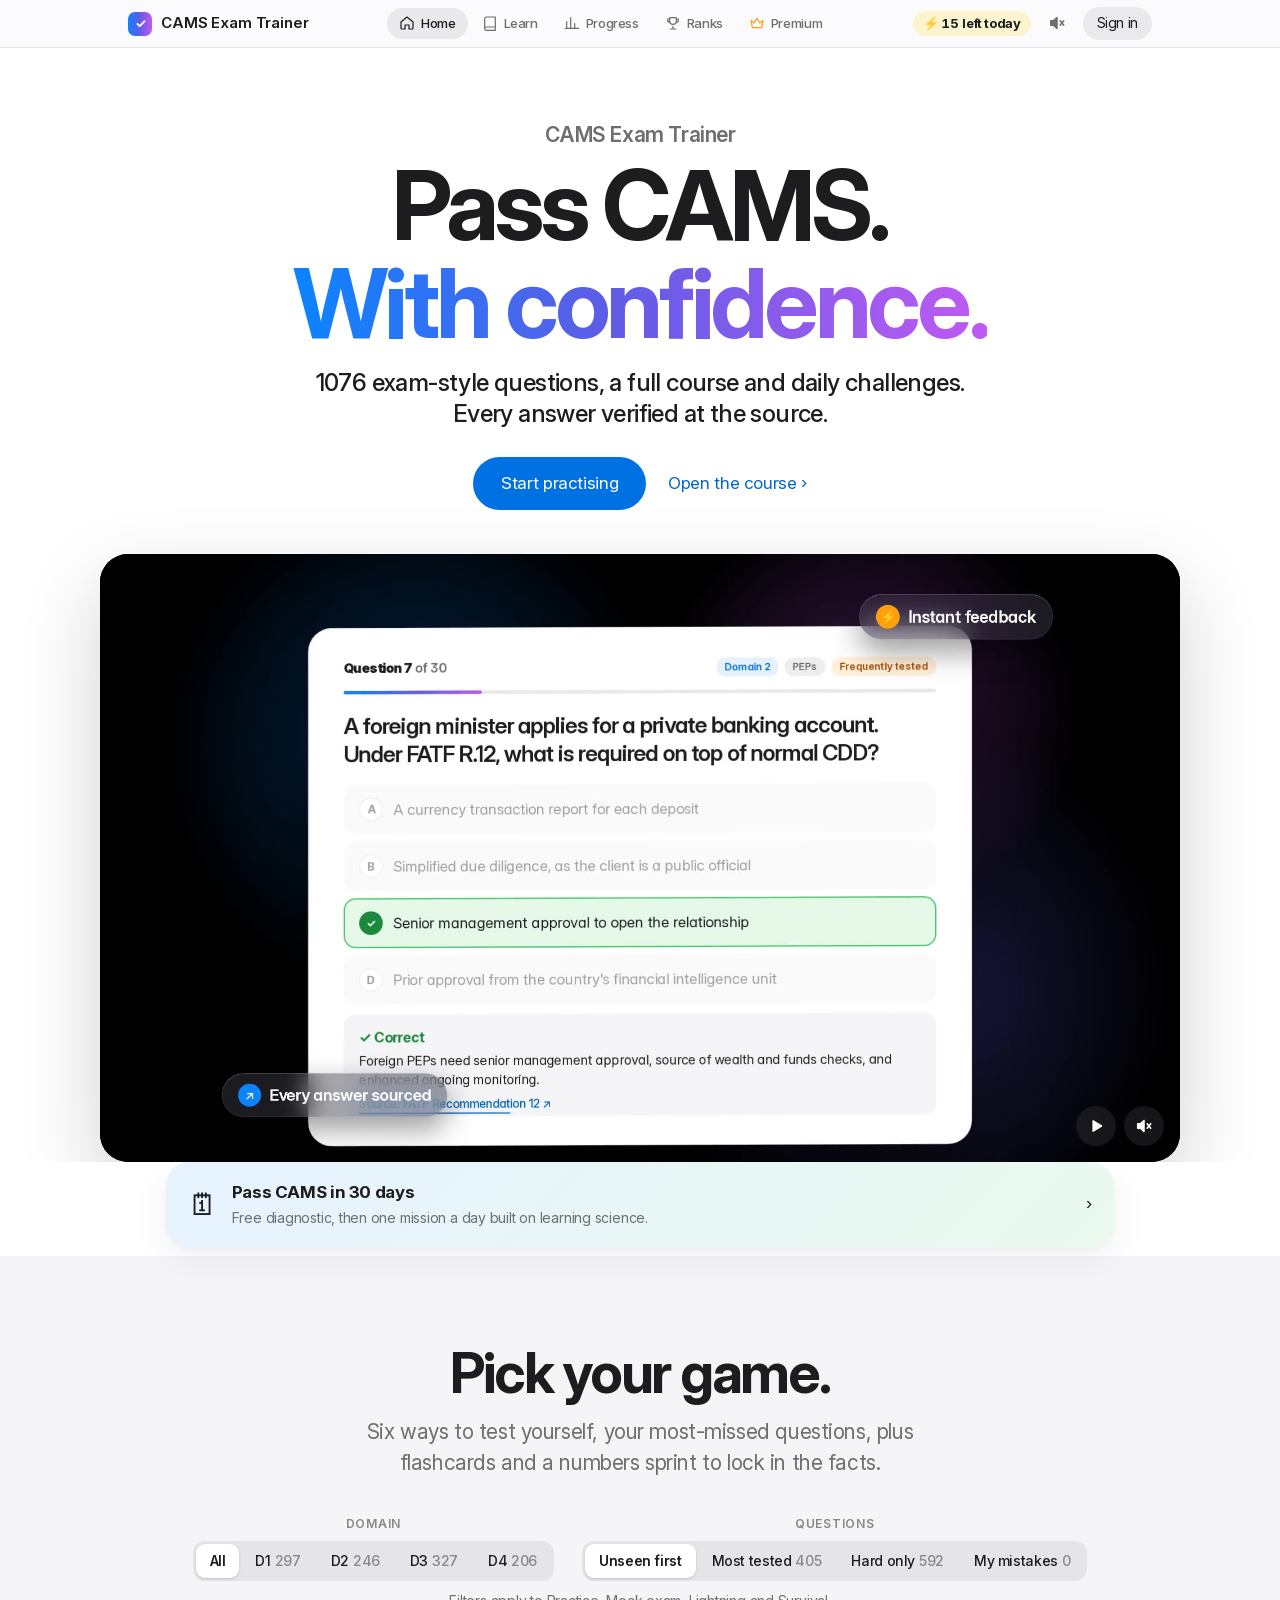
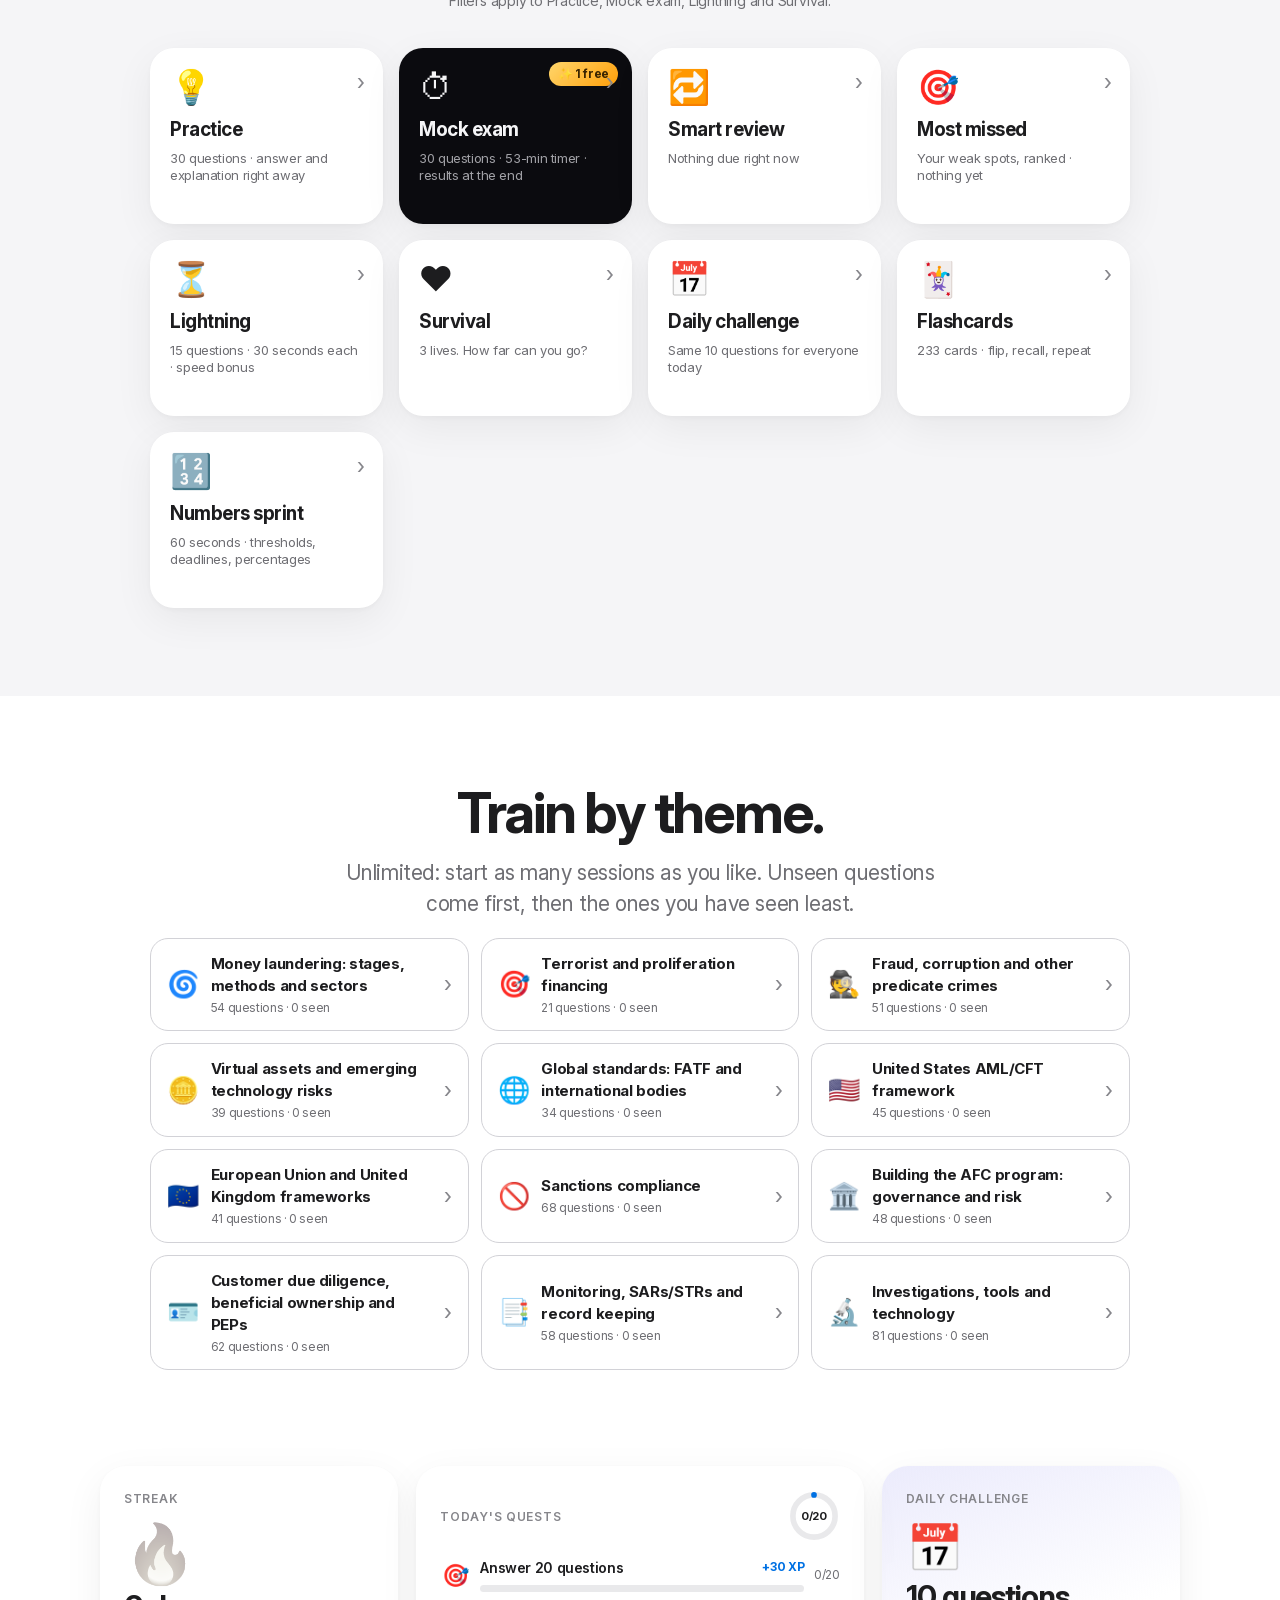
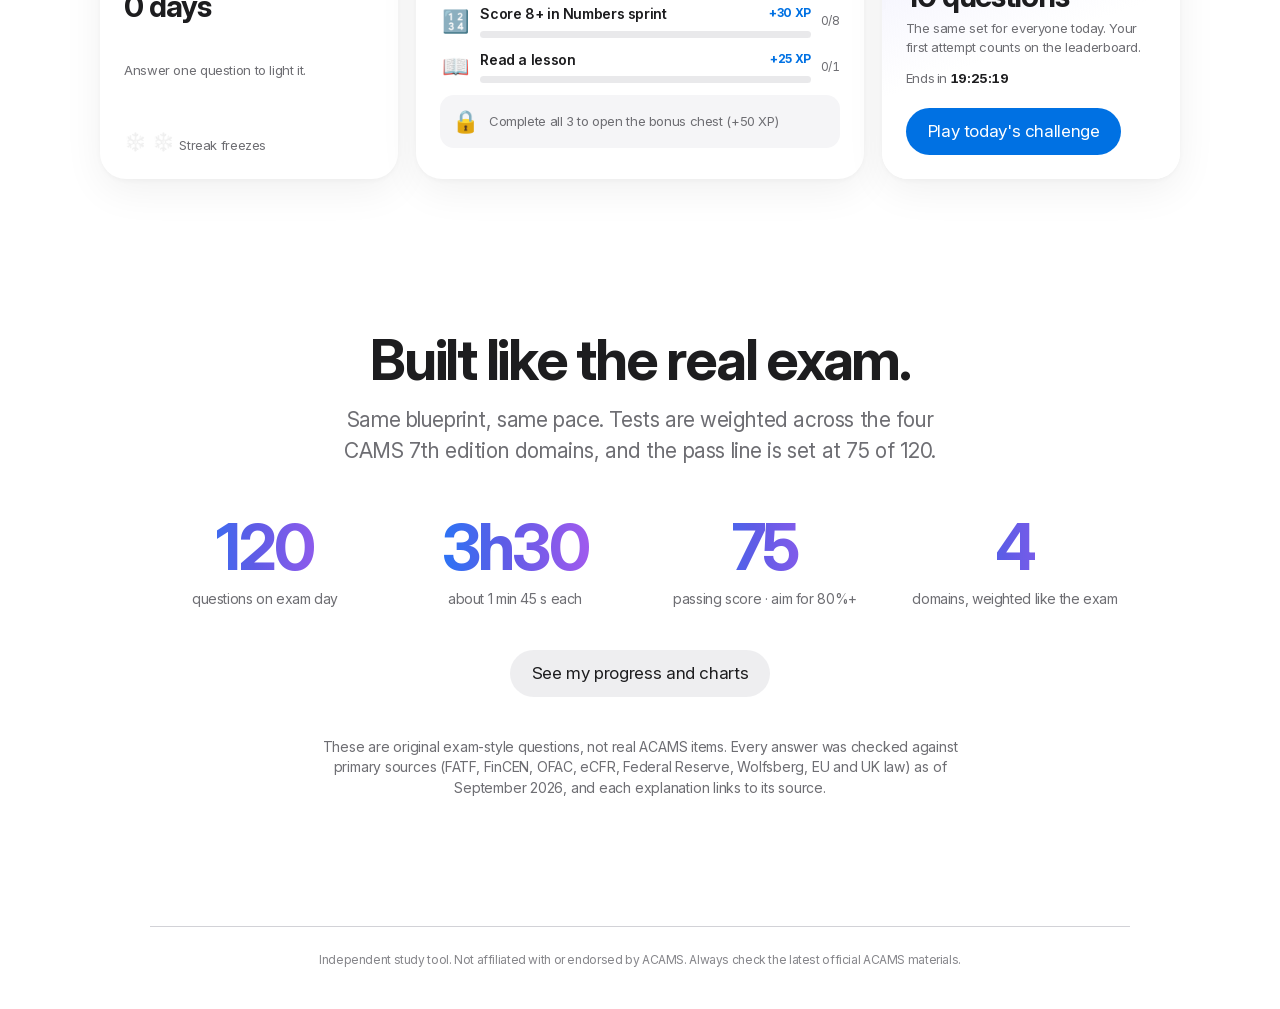
==== commit a3ef7c6d: "Add 25 verified supervision and enforcement cases (1076 total) Co-Authored-By: Claude Opus 5.5 <nore" ====
--- a/index.html
+++ b/index.html
@@ -78,6 +78,7 @@
   <script src="data/extra-mix.js"></script>
   <script src="data/extra-sharing.js"></script>
   <script src="data/extra-riskassess.js"></script>
+  <script src="data/extra-supervision.js"></script>
   <!--COURSE-->
   <script src="data/course/m00.js"></script>
   <script src="data/course/m01.js"></script>
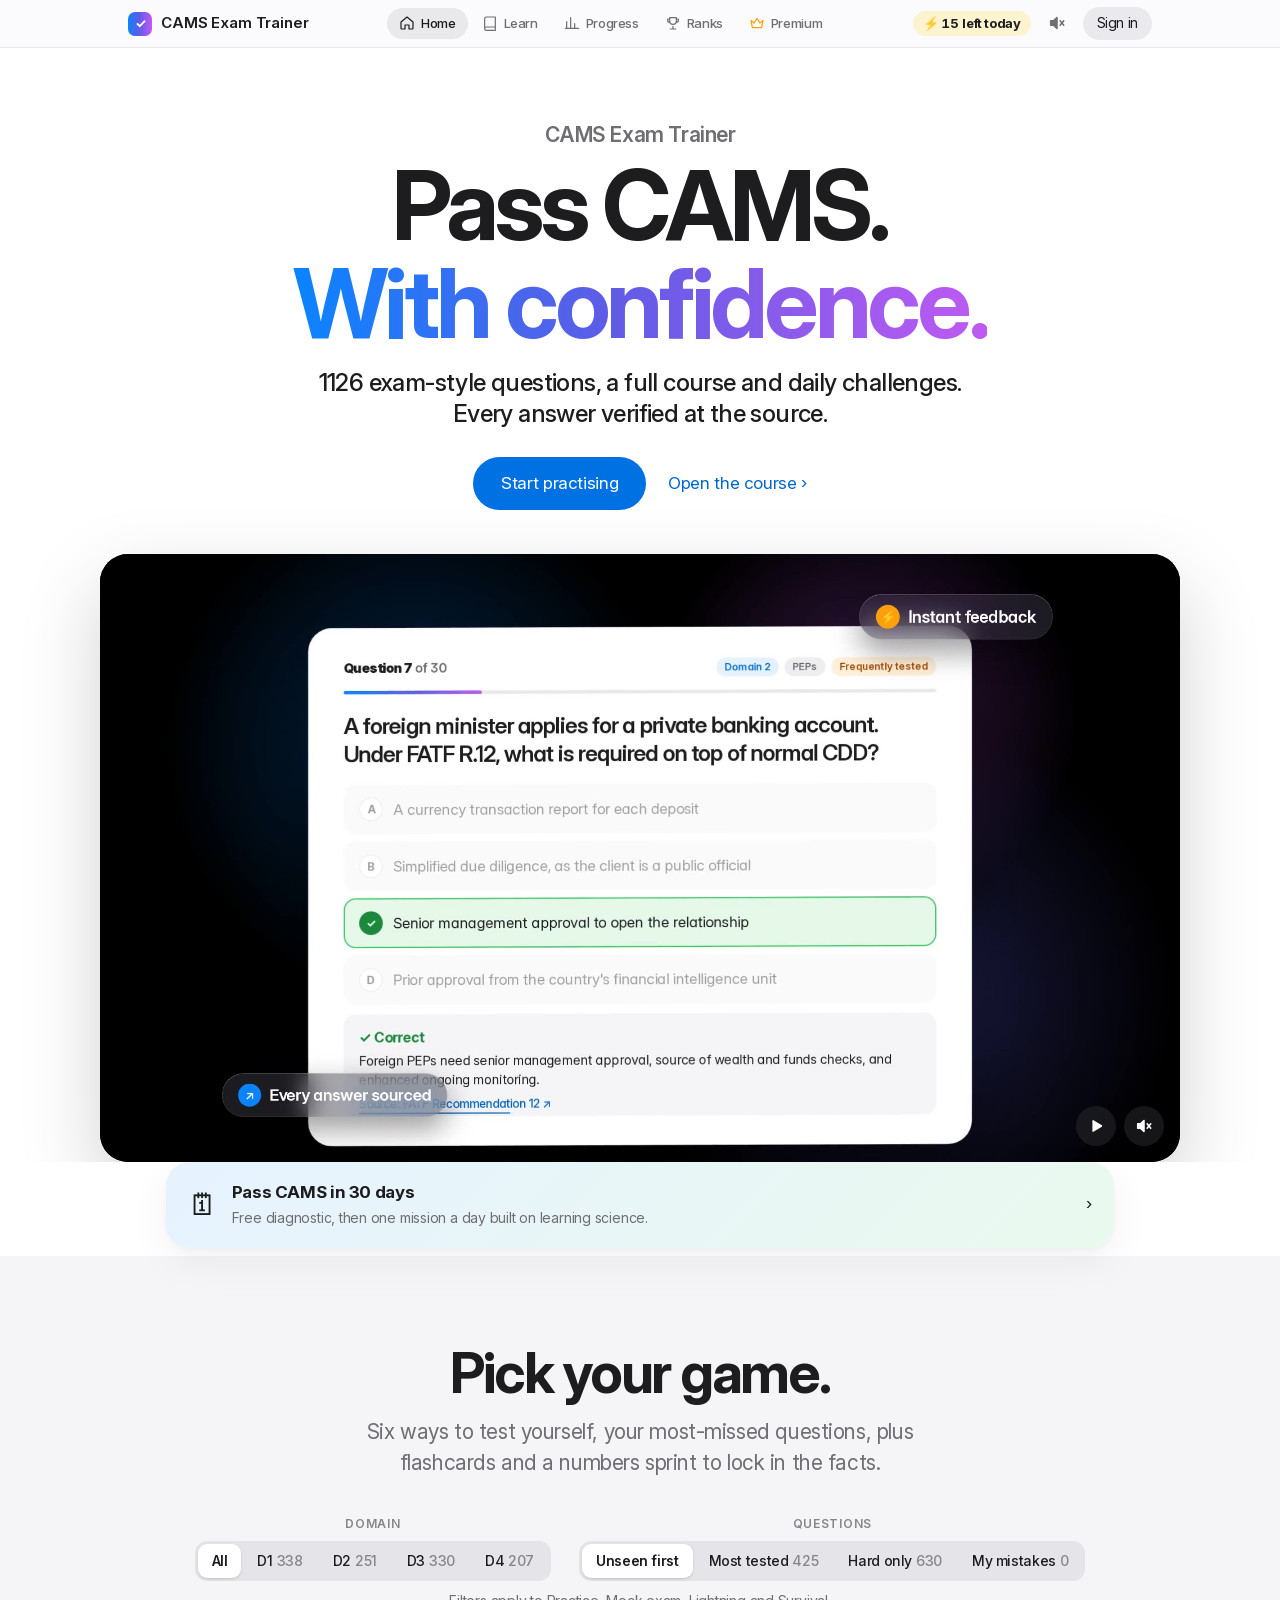
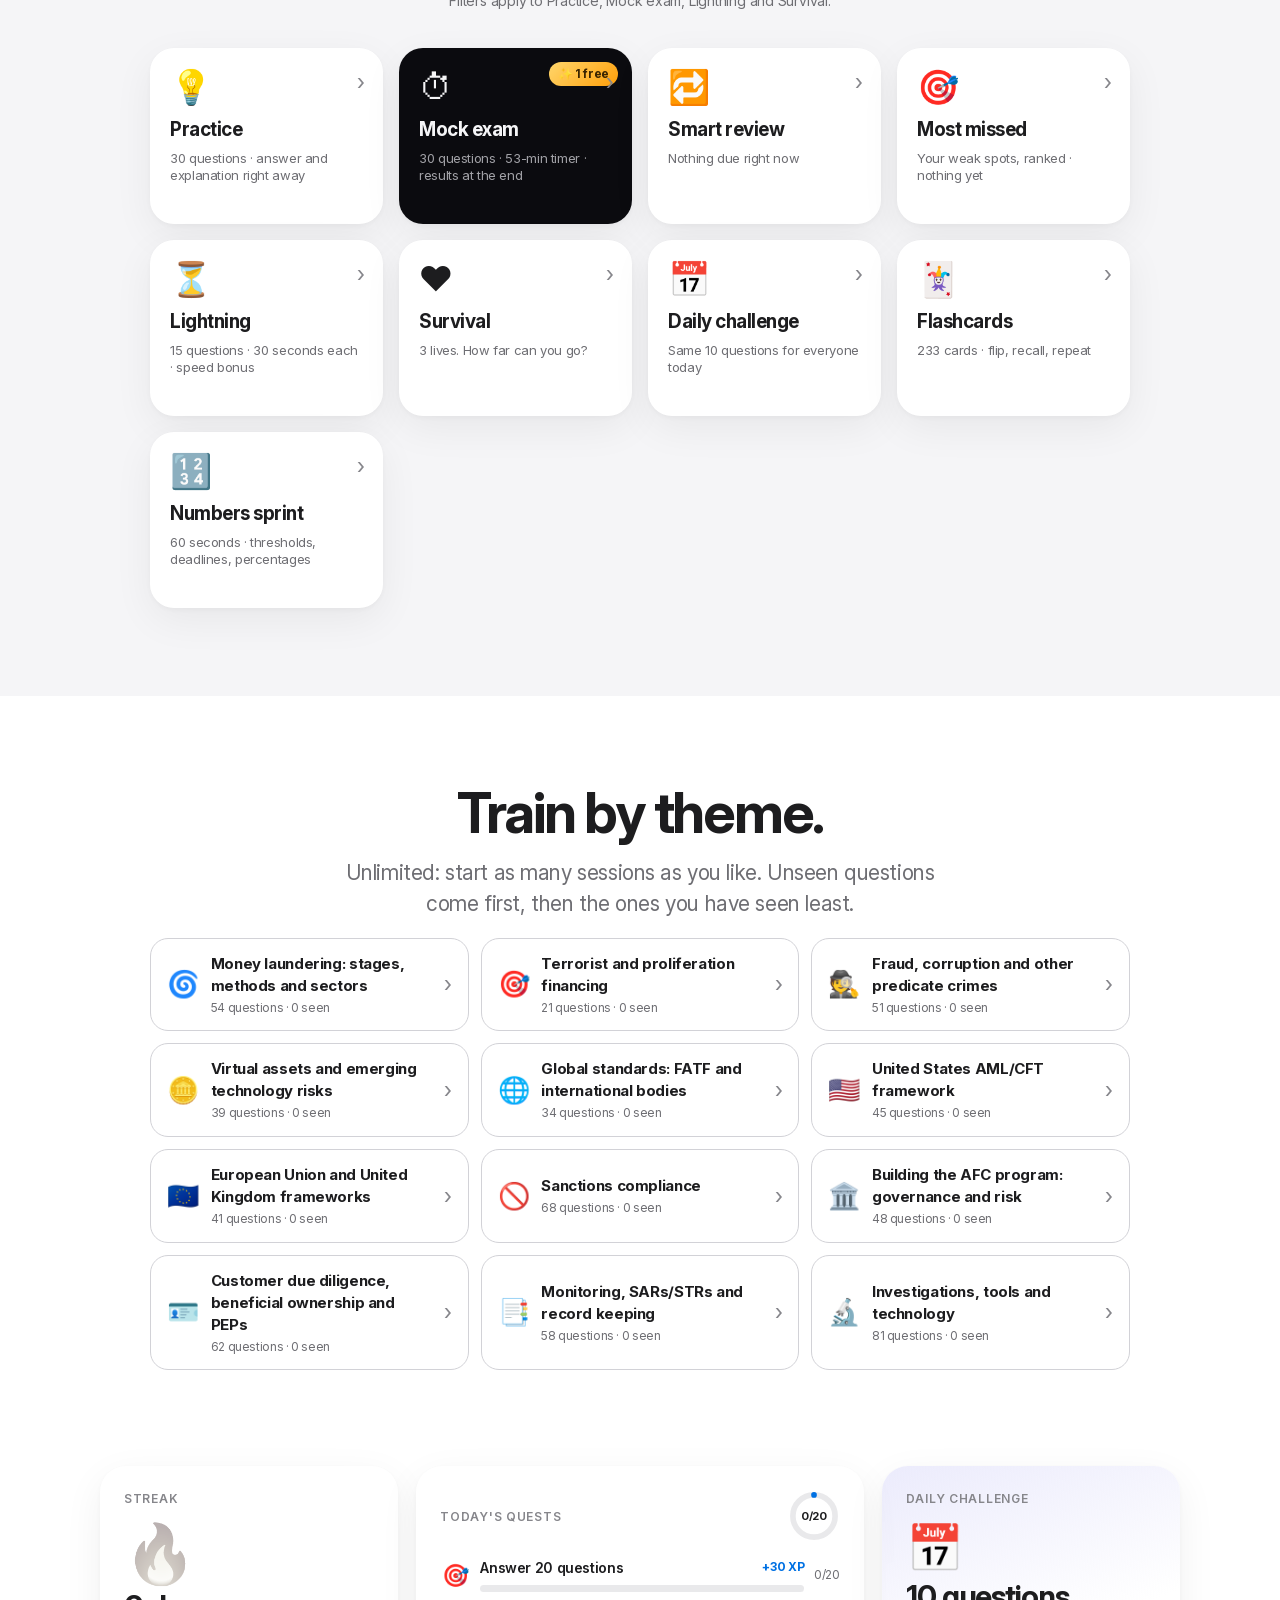
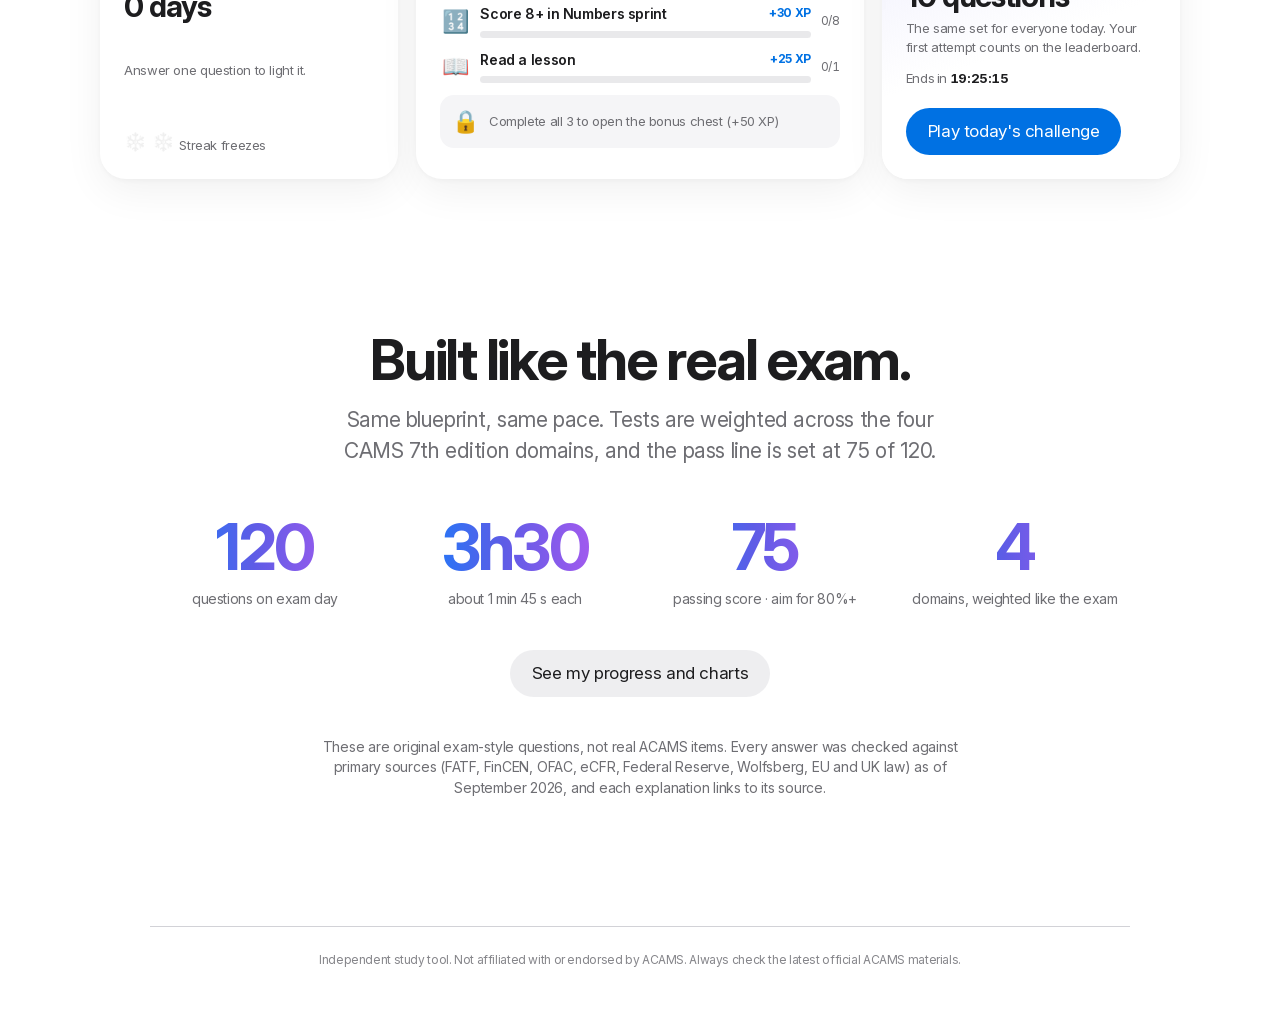
==== commit 60ac5b1a: "Add 50 verified tax-crime and organized-crime cases (1126 total) Co-Authored-By: Claude Opus 5.5 <no" ====
--- a/index.html
+++ b/index.html
@@ -79,6 +79,8 @@
   <script src="data/extra-sharing.js"></script>
   <script src="data/extra-riskassess.js"></script>
   <script src="data/extra-supervision.js"></script>
+  <script src="data/extra-tax.js"></script>
+  <script src="data/extra-organized.js"></script>
   <!--COURSE-->
   <script src="data/course/m00.js"></script>
   <script src="data/course/m01.js"></script>
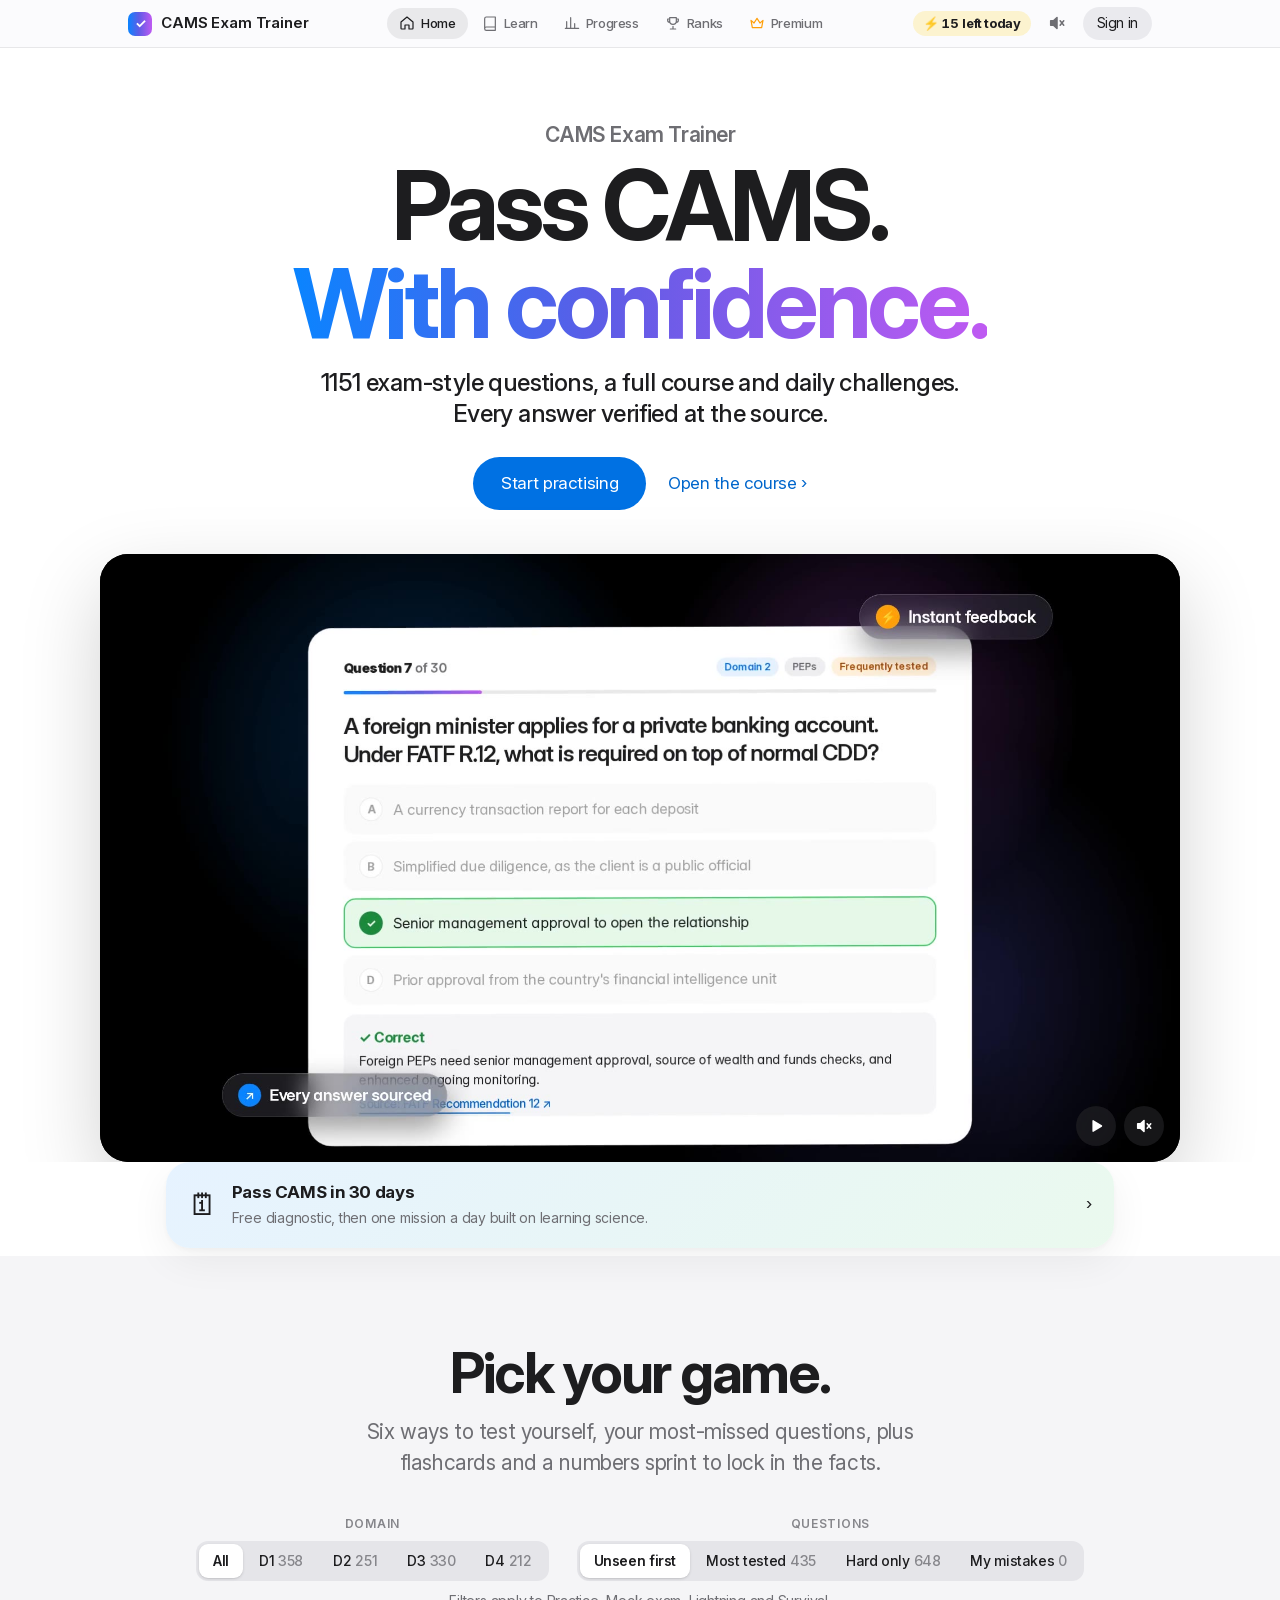
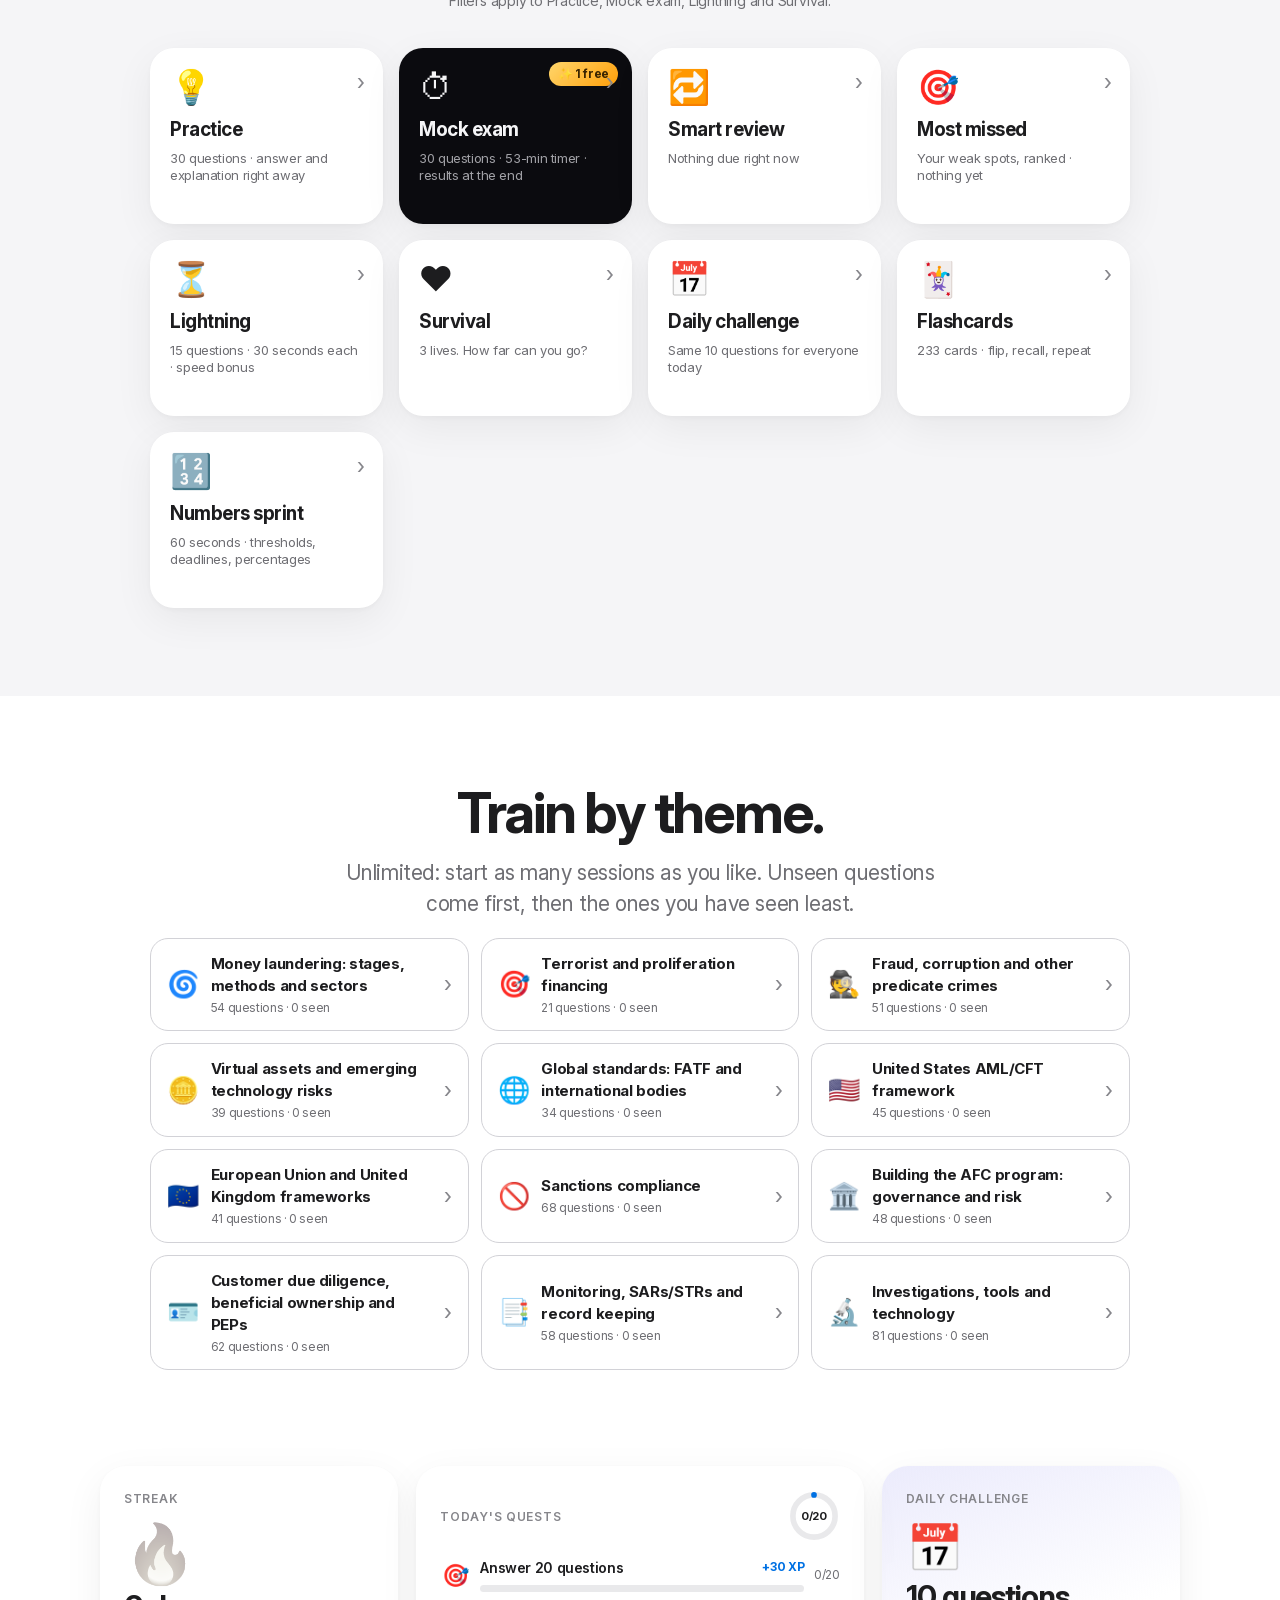
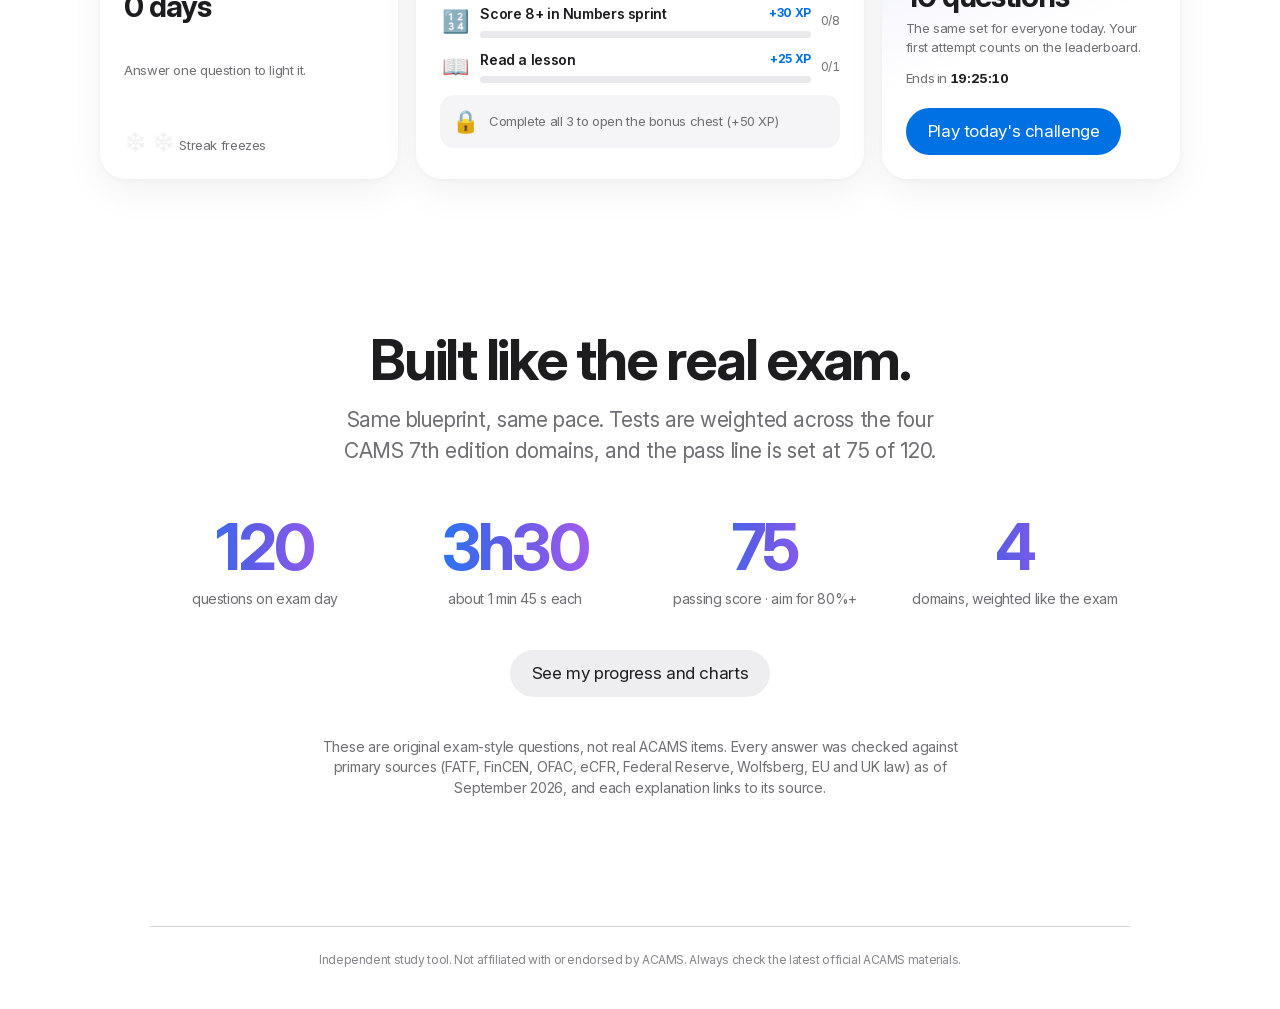
==== commit 94cf2c0c: "Add 25 verified gambling and gaming cases (1151 total) Co-Authored-By: Claude Opus 5.5 <noreply@anth" ====
--- a/index.html
+++ b/index.html
@@ -81,6 +81,7 @@
   <script src="data/extra-supervision.js"></script>
   <script src="data/extra-tax.js"></script>
   <script src="data/extra-organized.js"></script>
+  <script src="data/extra-gaming.js"></script>
   <!--COURSE-->
   <script src="data/course/m00.js"></script>
   <script src="data/course/m01.js"></script>
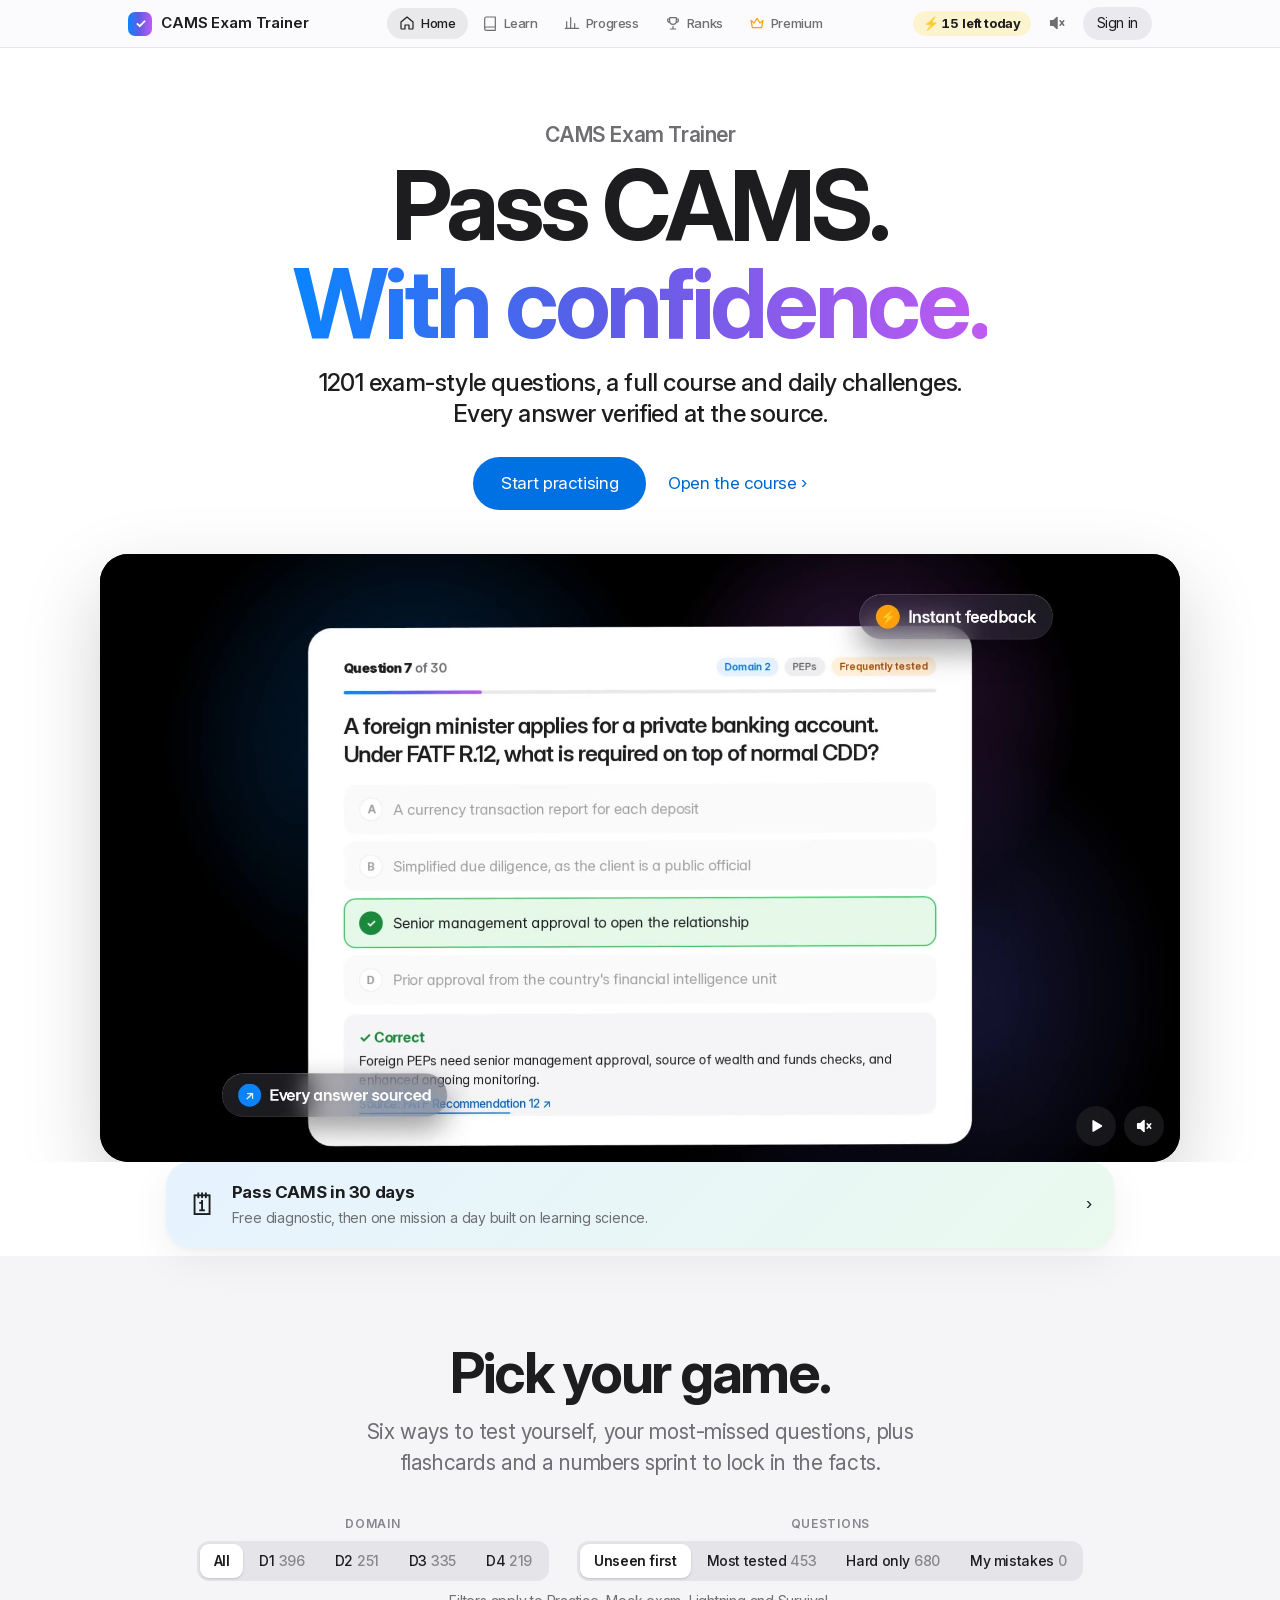
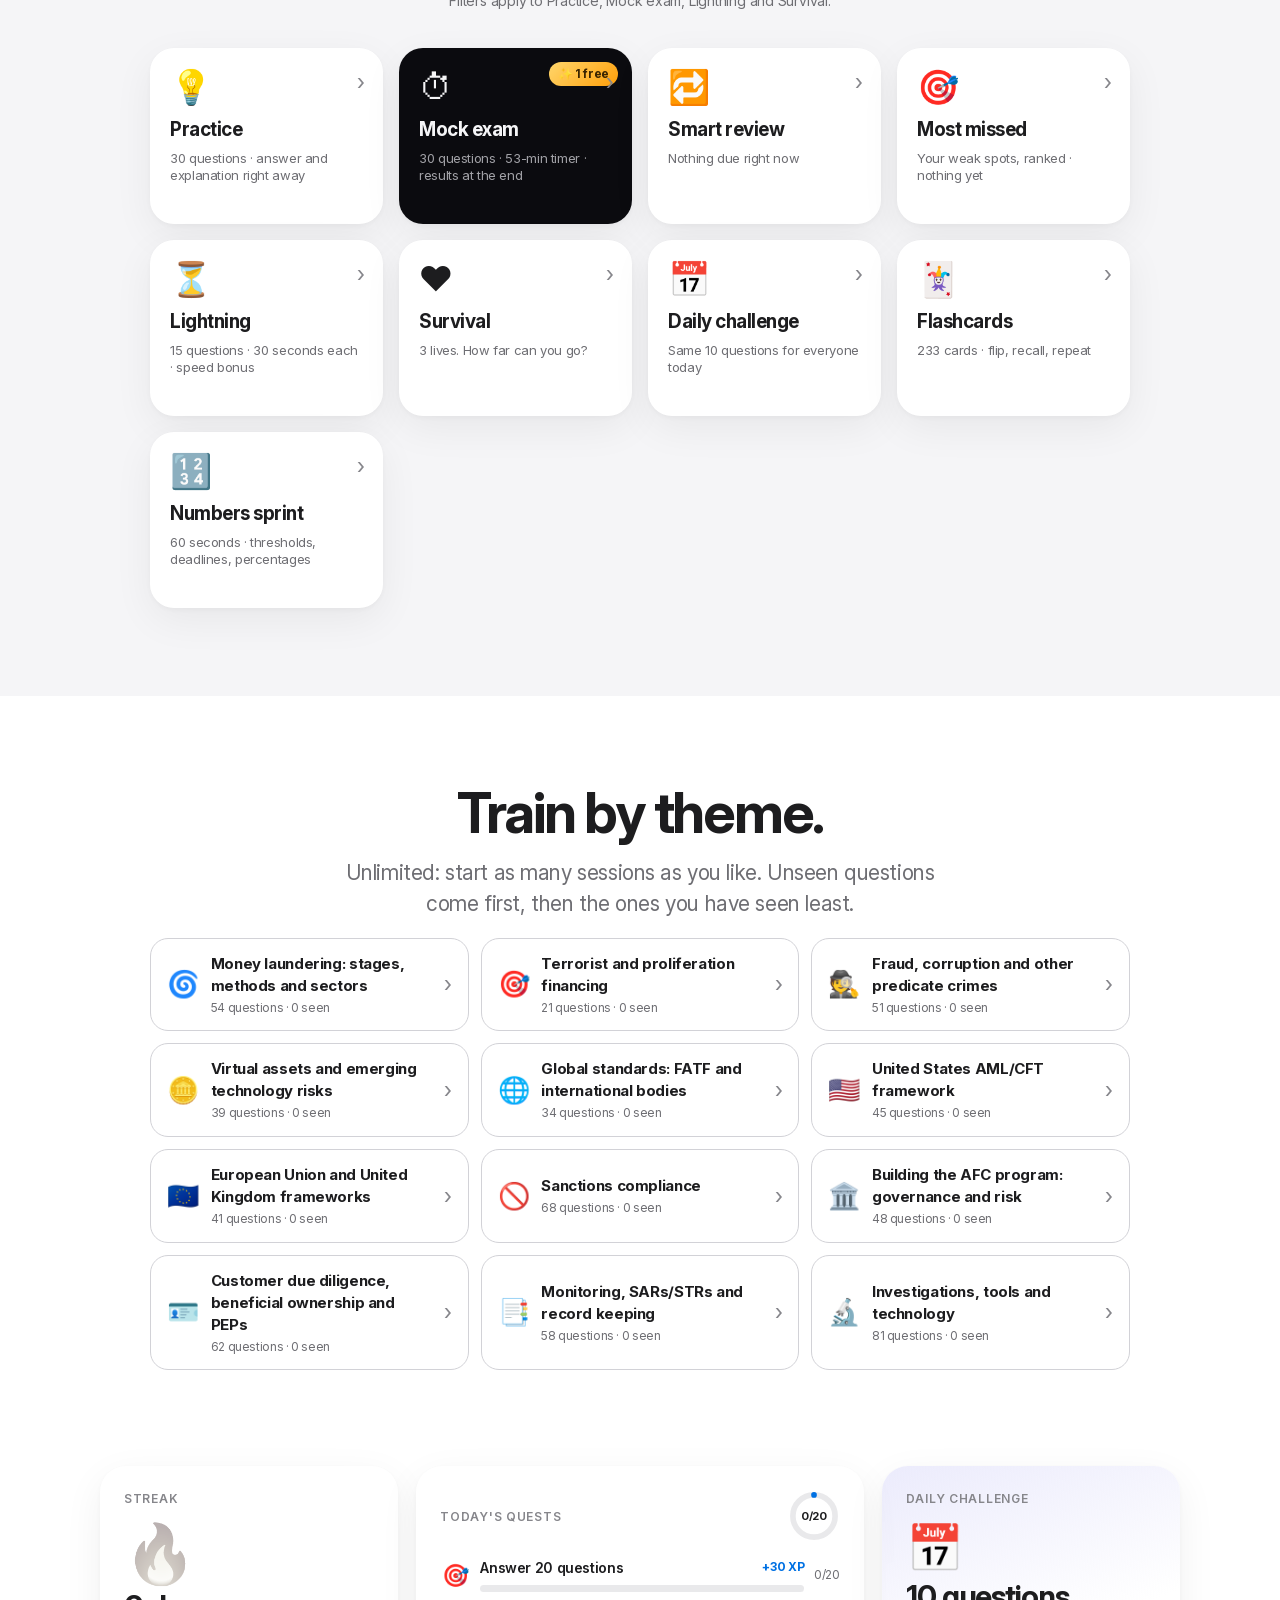
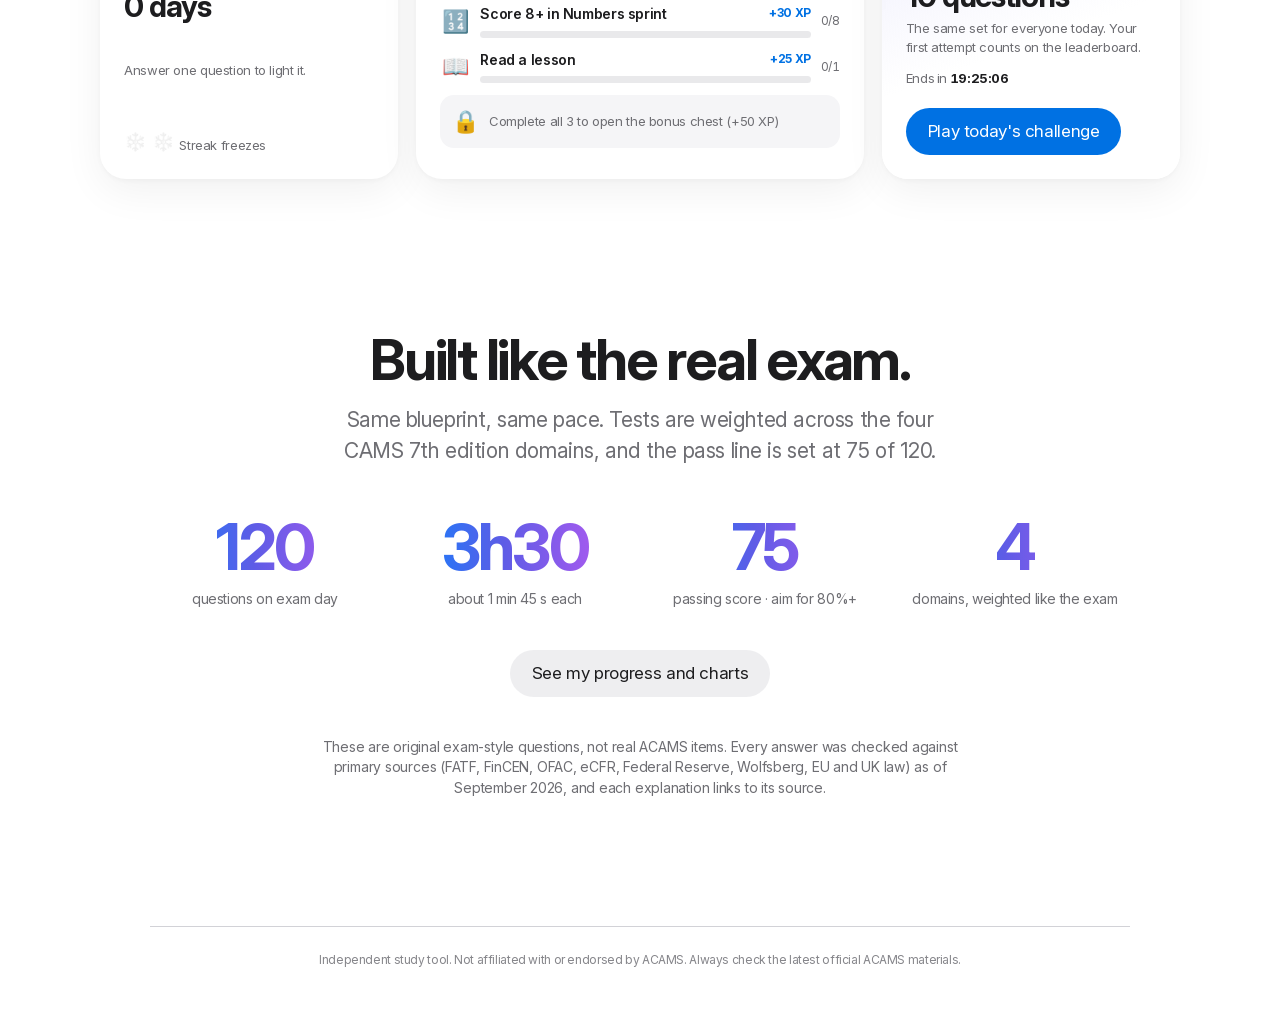
==== commit c3e6e99f: "Add 50 verified professional-enabler and cyber-crime cases (1201 total) Co-Authored-By: Claude Opus " ====
--- a/index.html
+++ b/index.html
@@ -82,6 +82,8 @@
   <script src="data/extra-tax.js"></script>
   <script src="data/extra-organized.js"></script>
   <script src="data/extra-gaming.js"></script>
+  <script src="data/extra-prof.js"></script>
+  <script src="data/extra-cyber.js"></script>
   <!--COURSE-->
   <script src="data/course/m00.js"></script>
   <script src="data/course/m01.js"></script>
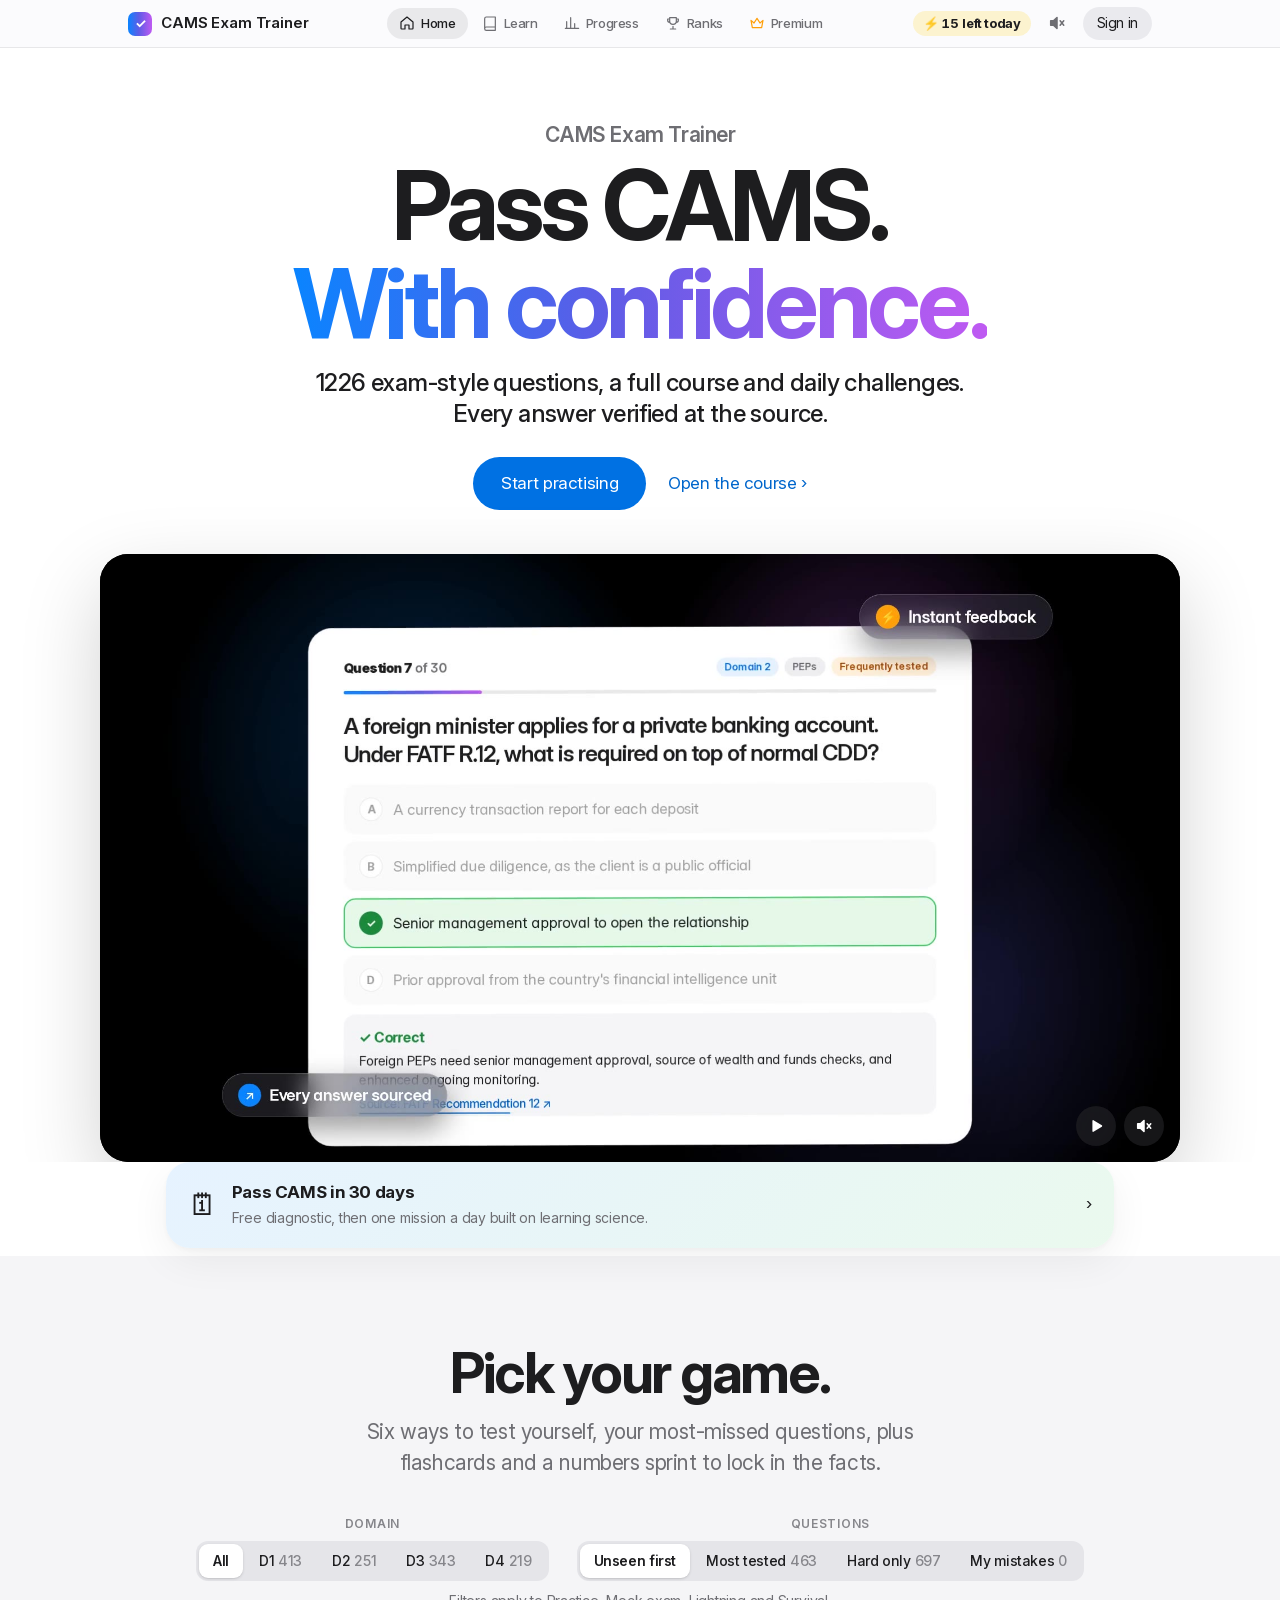
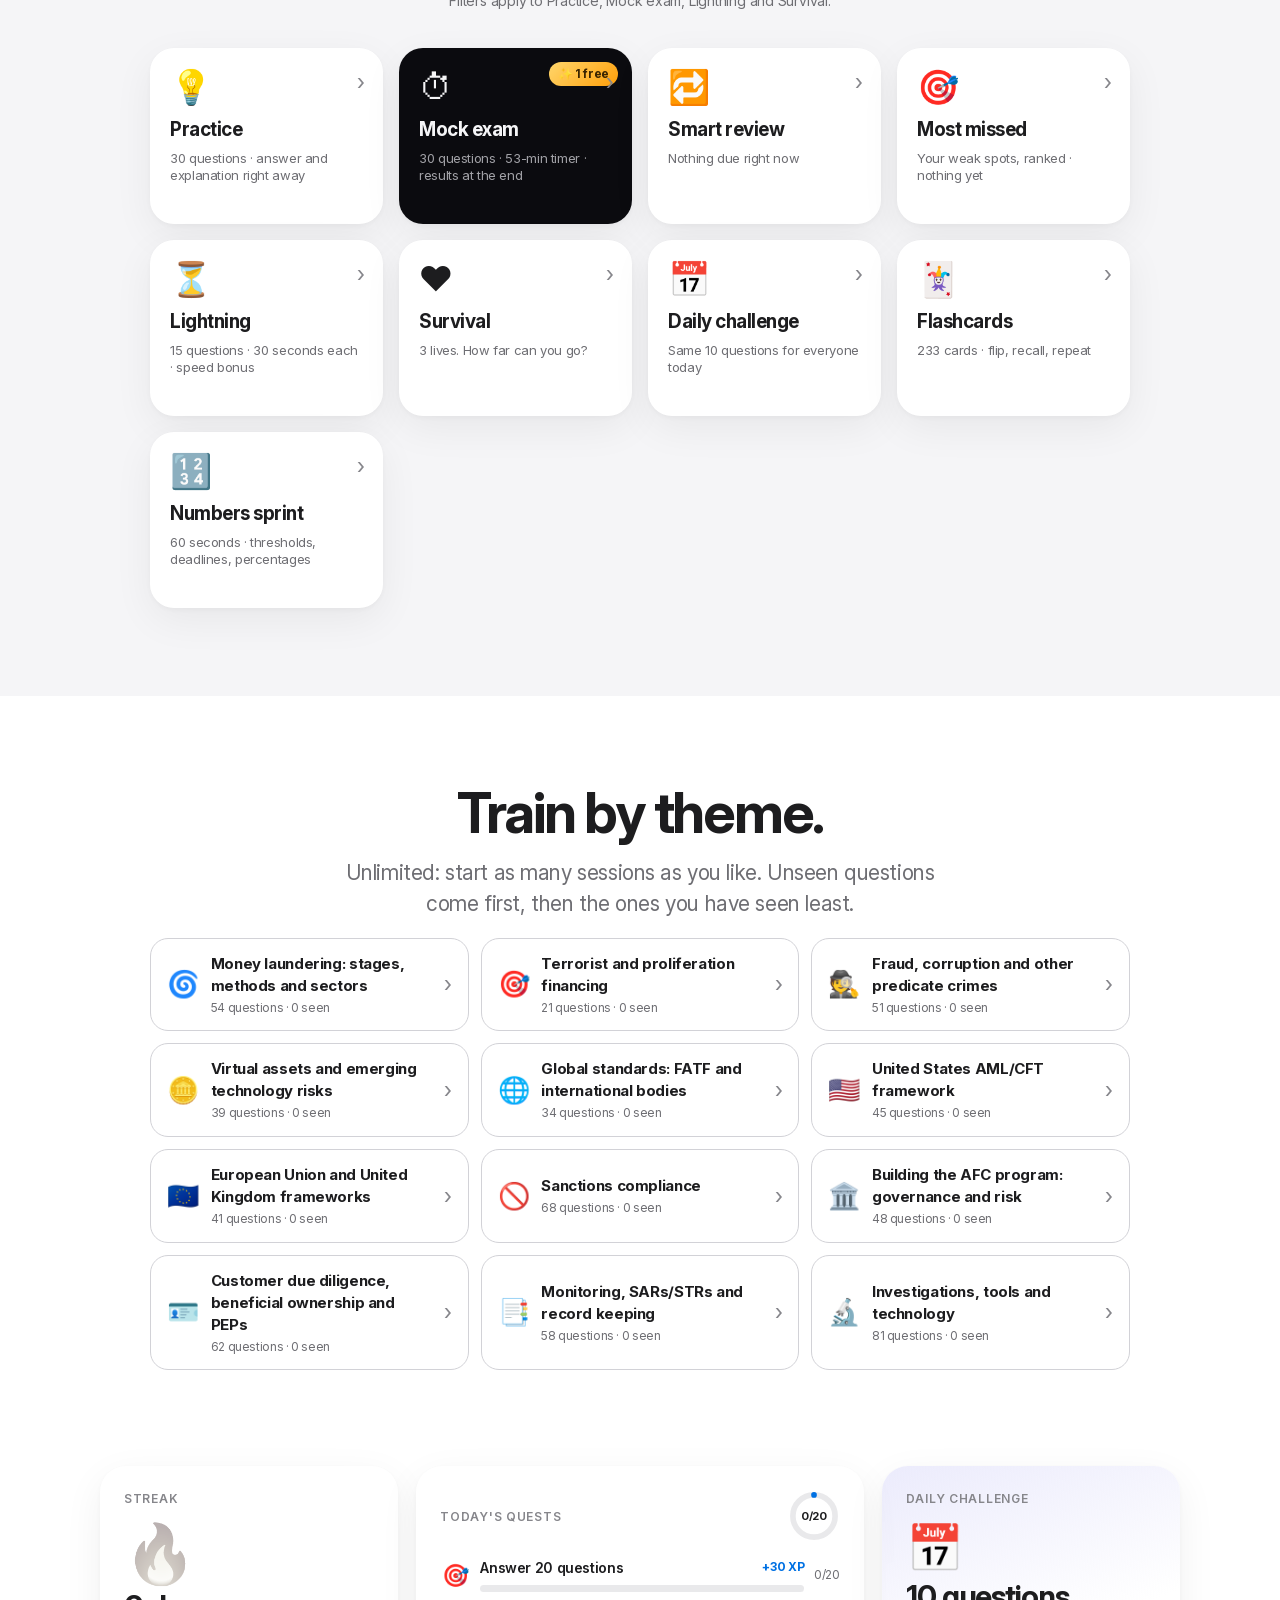
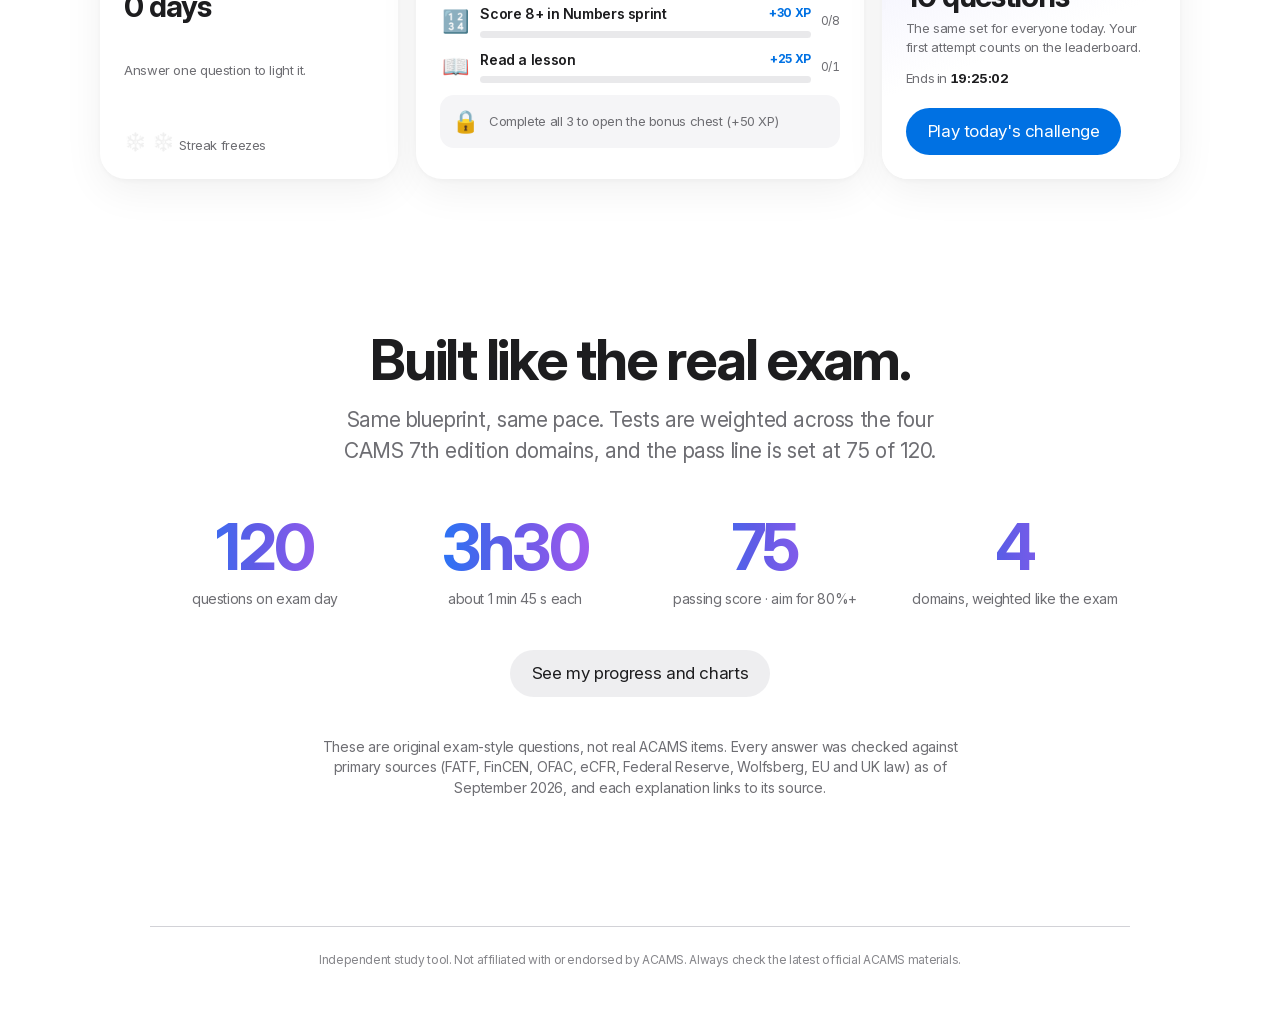
==== commit e079dad2: "Add 25 verified retail-banking cases (1226 total) Co-Authored-By: Claude Opus 5.5 <noreply@anthropic" ====
--- a/index.html
+++ b/index.html
@@ -84,6 +84,7 @@
   <script src="data/extra-gaming.js"></script>
   <script src="data/extra-prof.js"></script>
   <script src="data/extra-cyber.js"></script>
+  <script src="data/extra-retail.js"></script>
   <!--COURSE-->
   <script src="data/course/m00.js"></script>
   <script src="data/course/m01.js"></script>
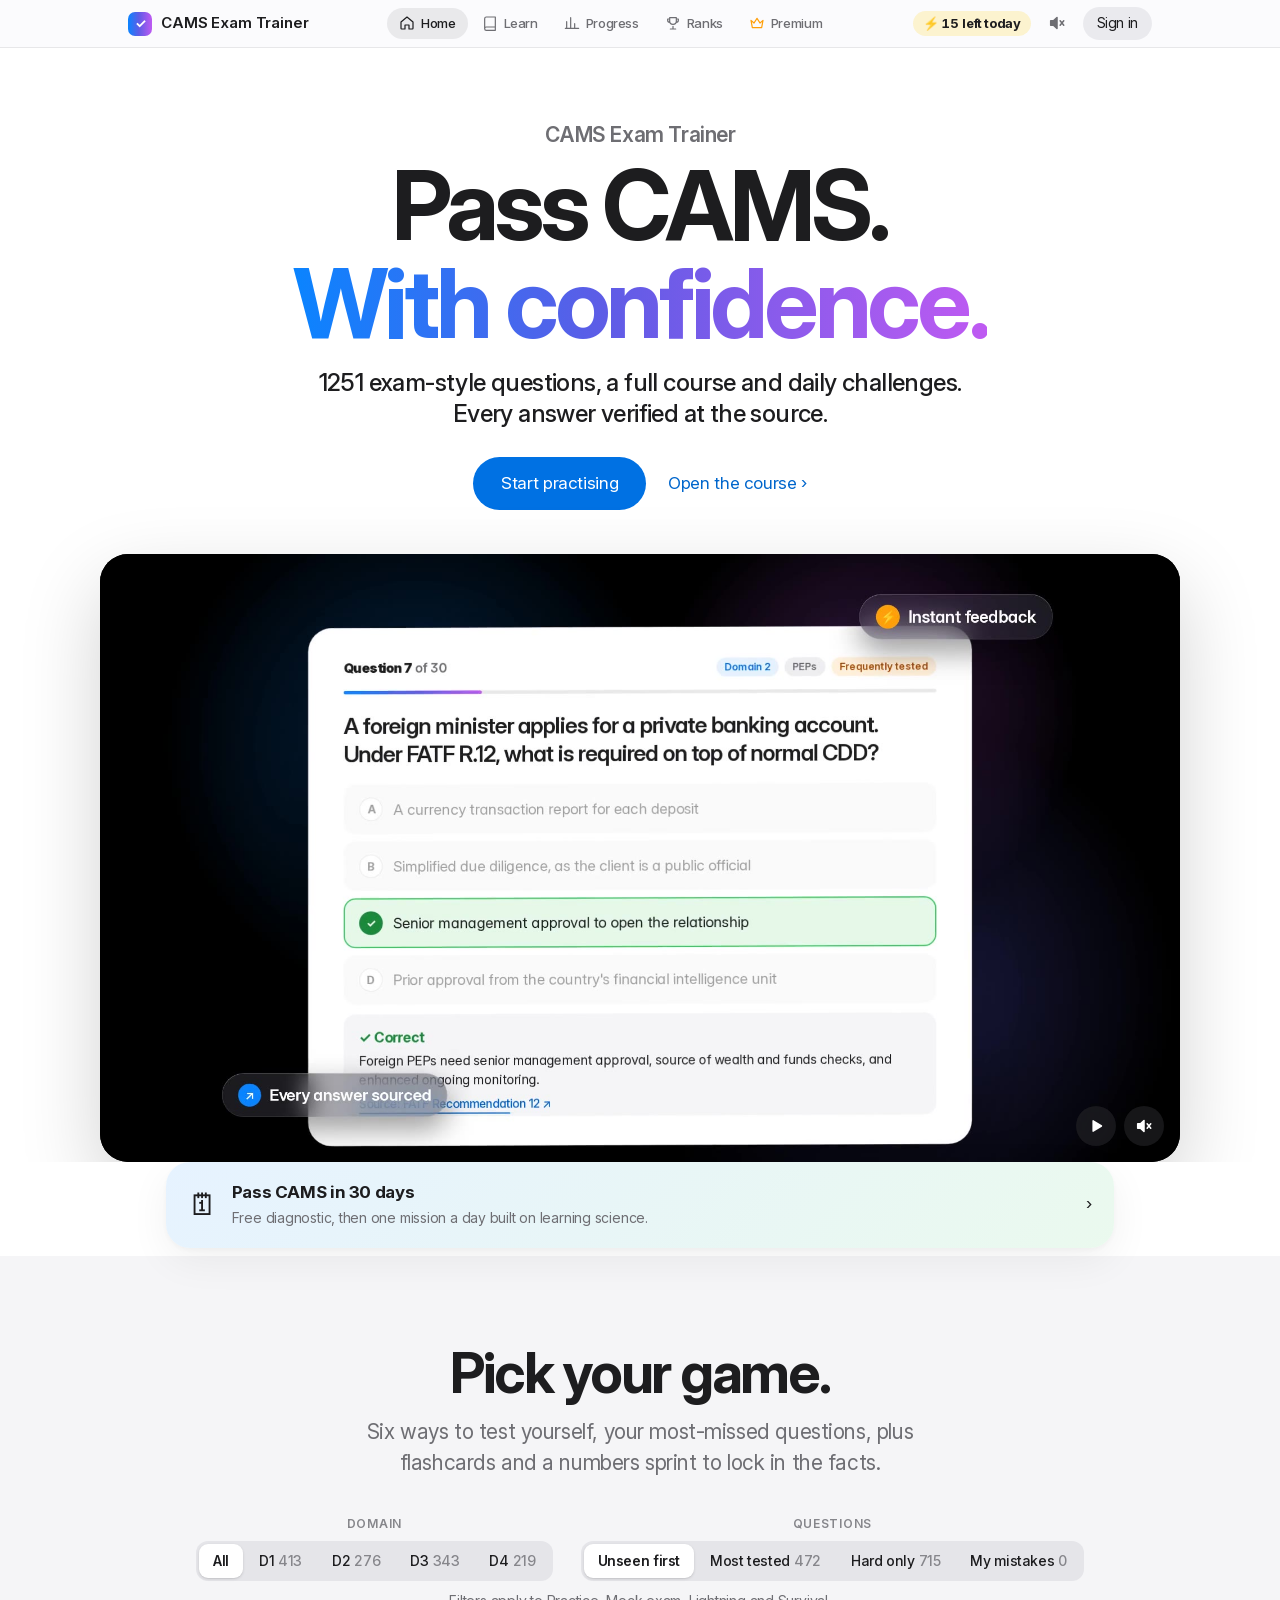
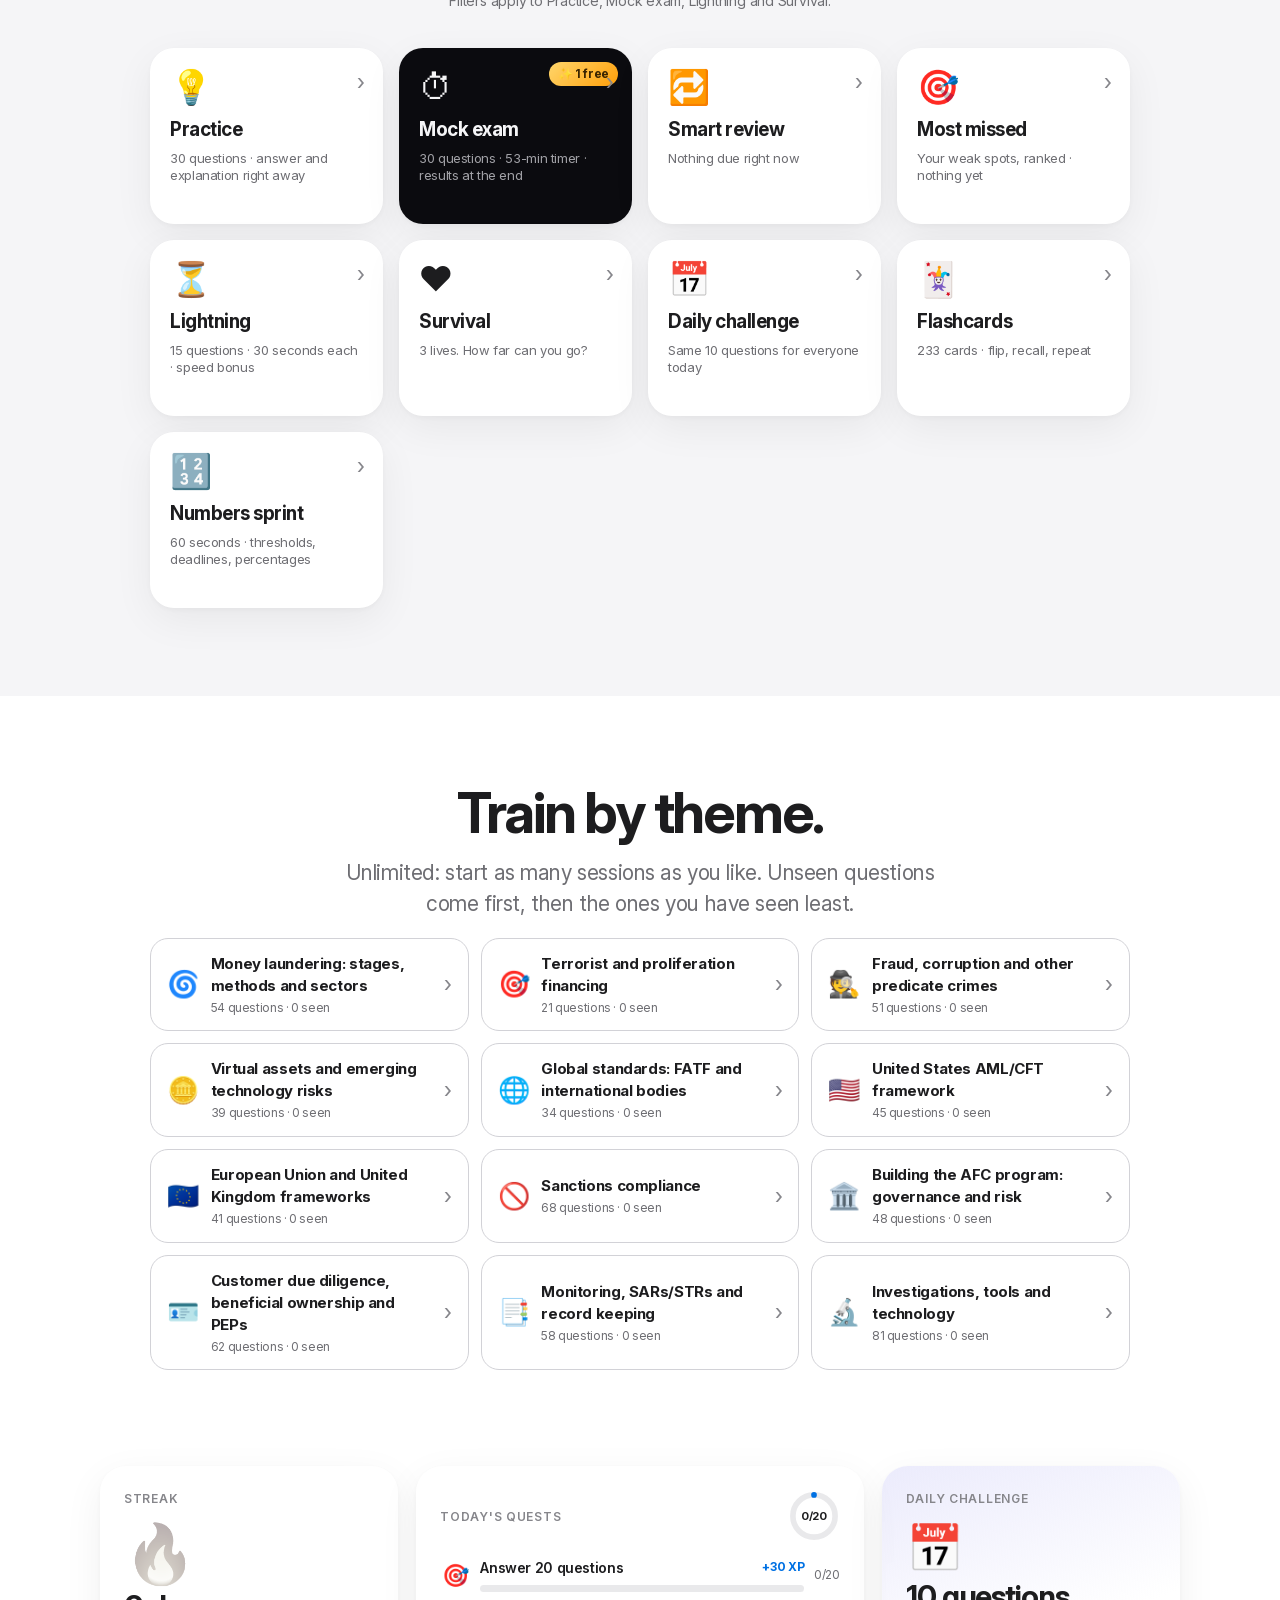
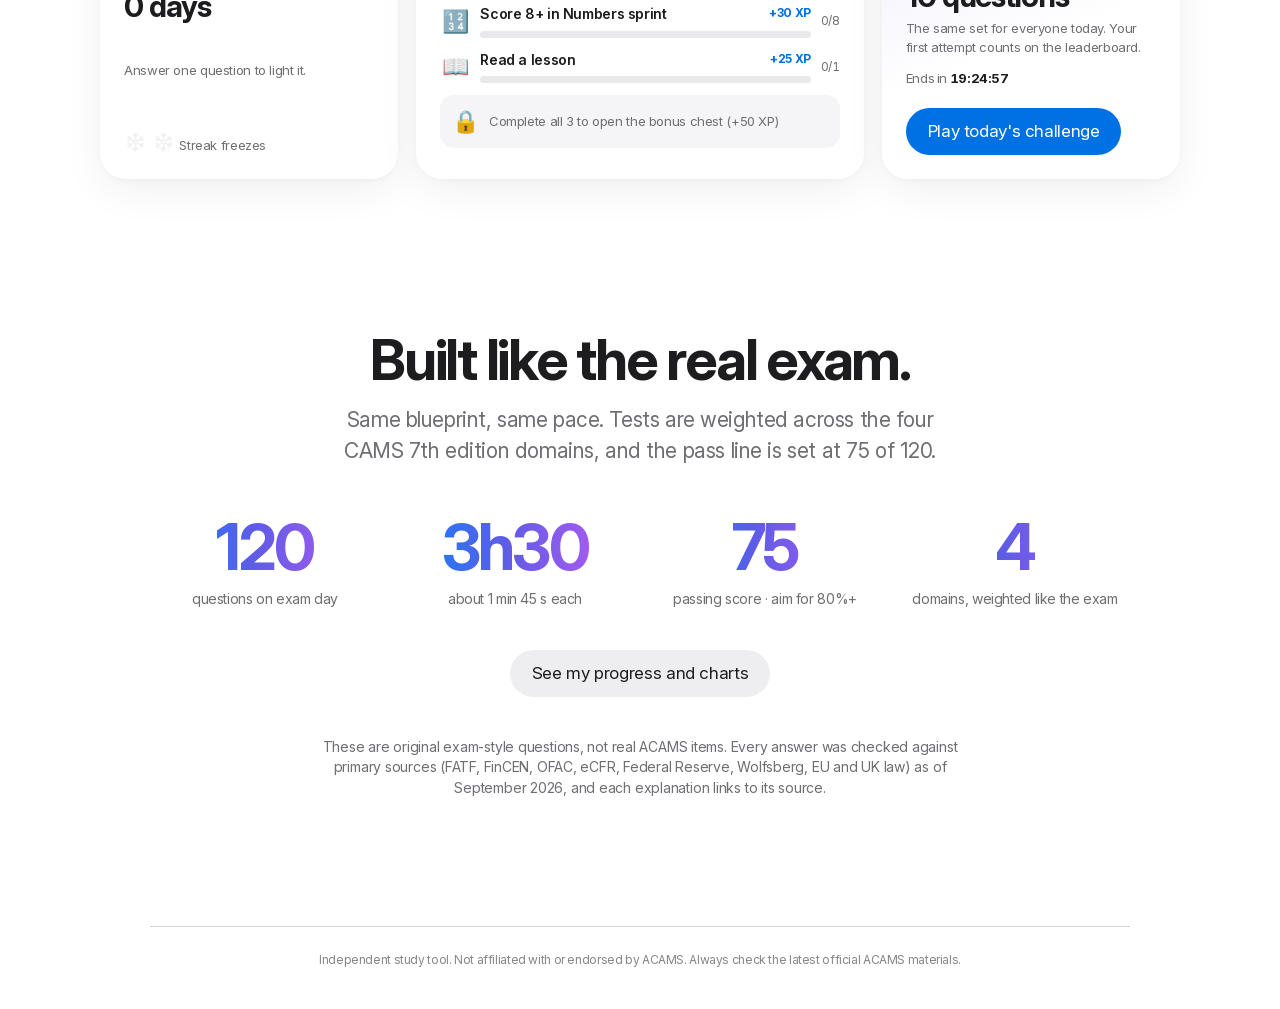
==== commit bd54edae: "Add 25 verified regional-regime cases (1251 total) Co-Authored-By: Claude Opus 5.5 <noreply@anthropi" ====
--- a/index.html
+++ b/index.html
@@ -85,6 +85,7 @@
   <script src="data/extra-prof.js"></script>
   <script src="data/extra-cyber.js"></script>
   <script src="data/extra-retail.js"></script>
+  <script src="data/extra-regions.js"></script>
   <!--COURSE-->
   <script src="data/course/m00.js"></script>
   <script src="data/course/m01.js"></script>
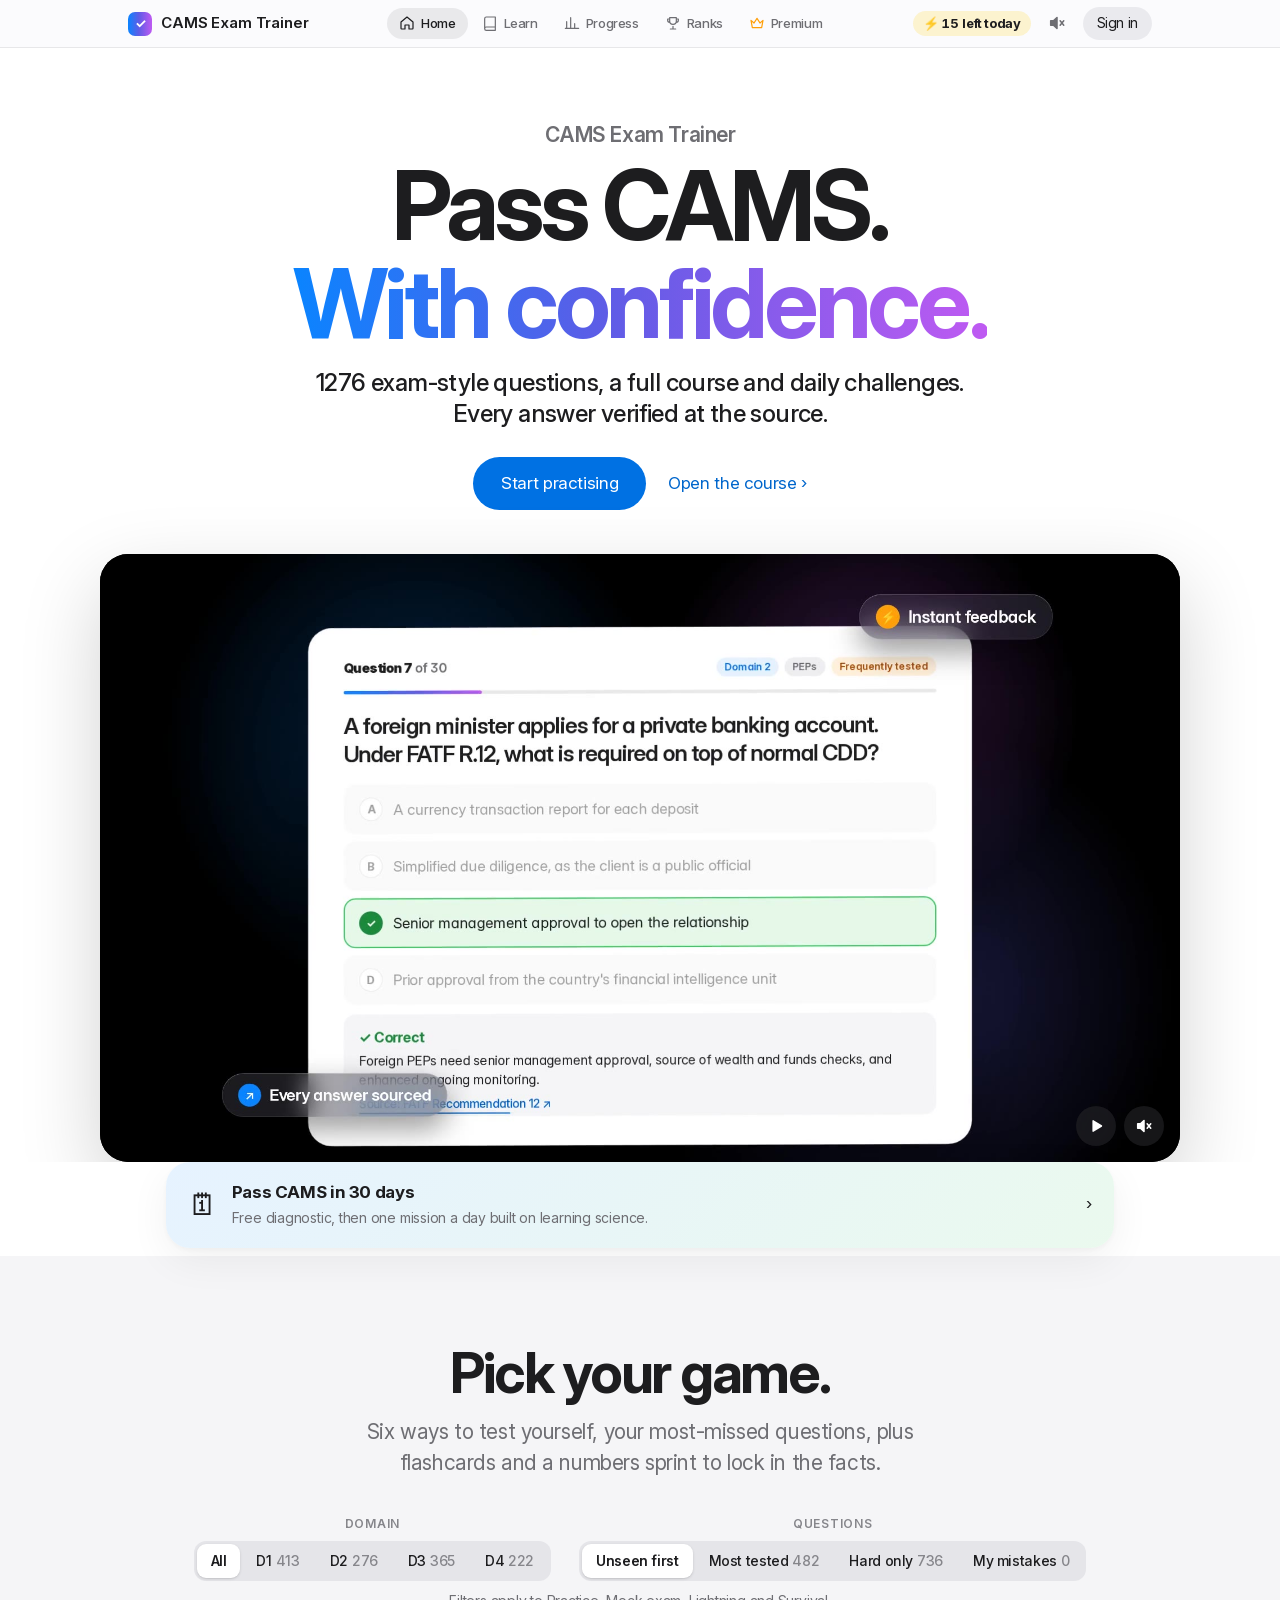
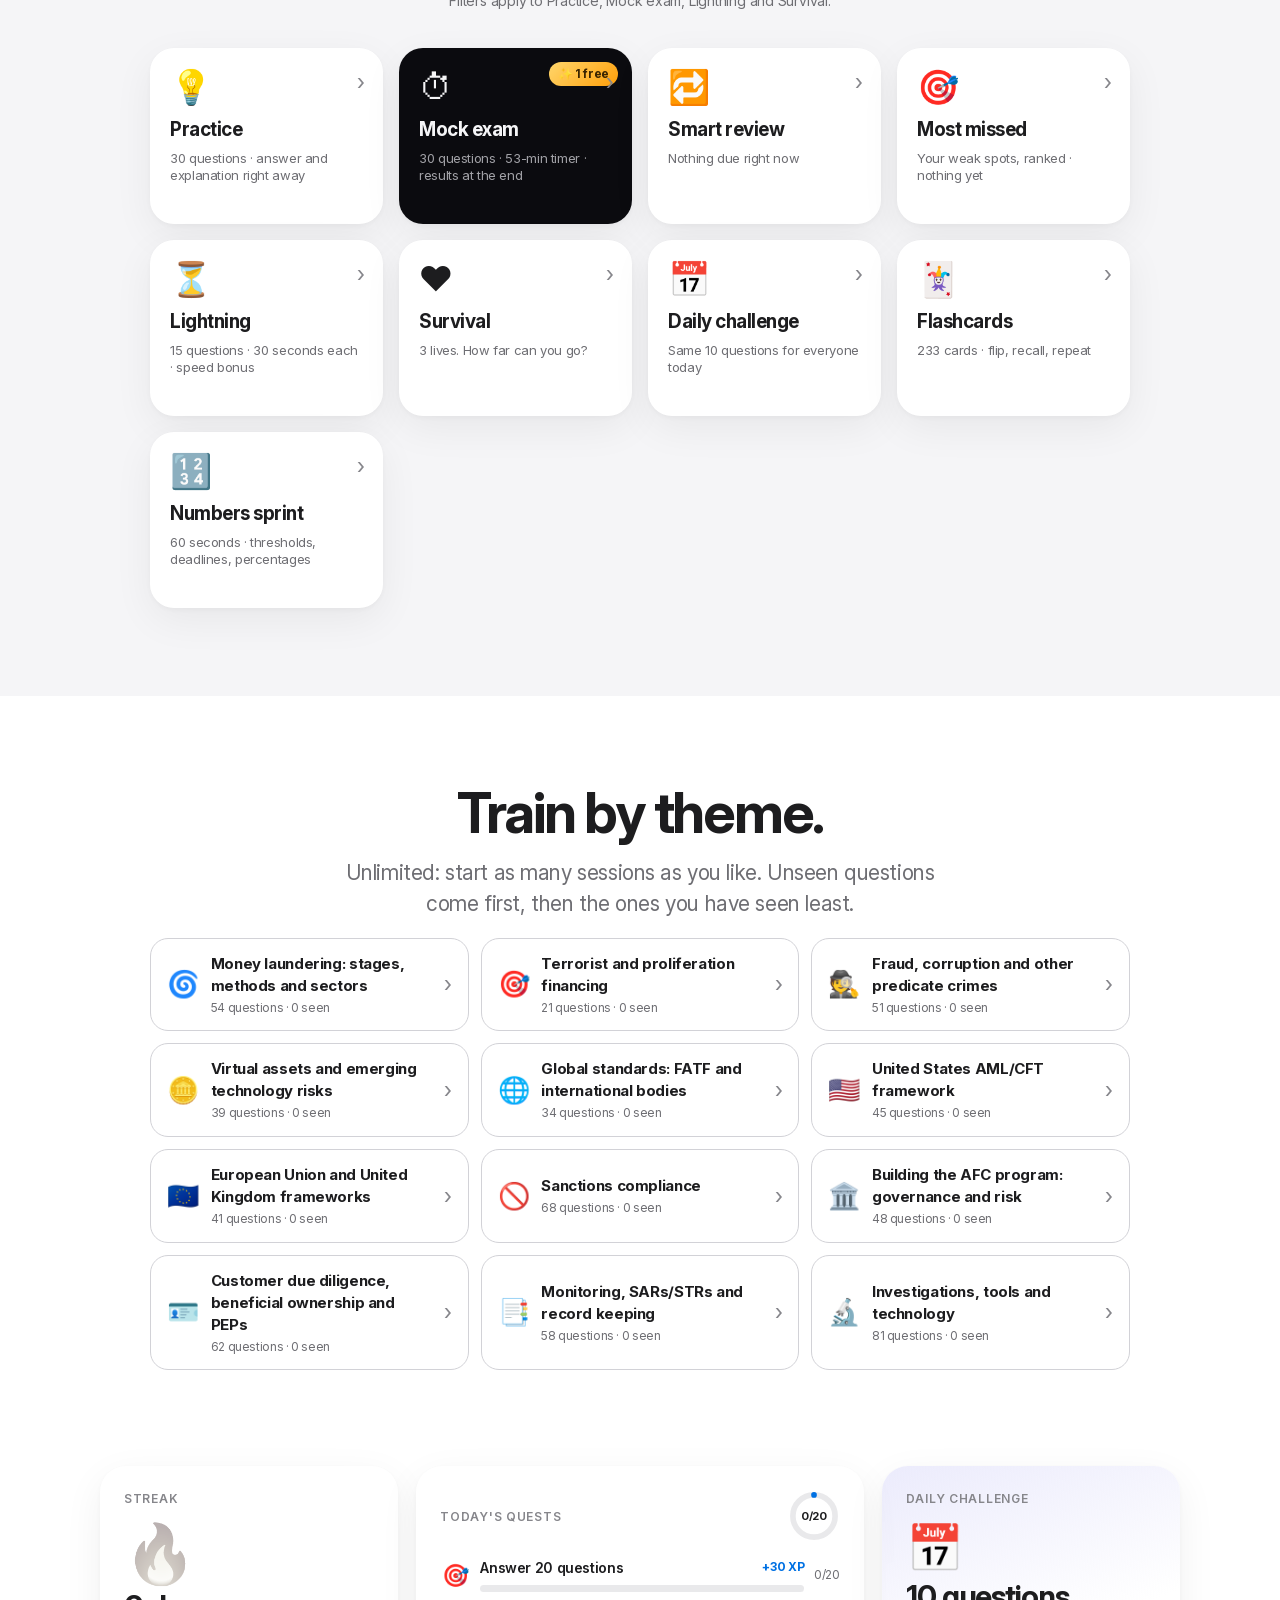
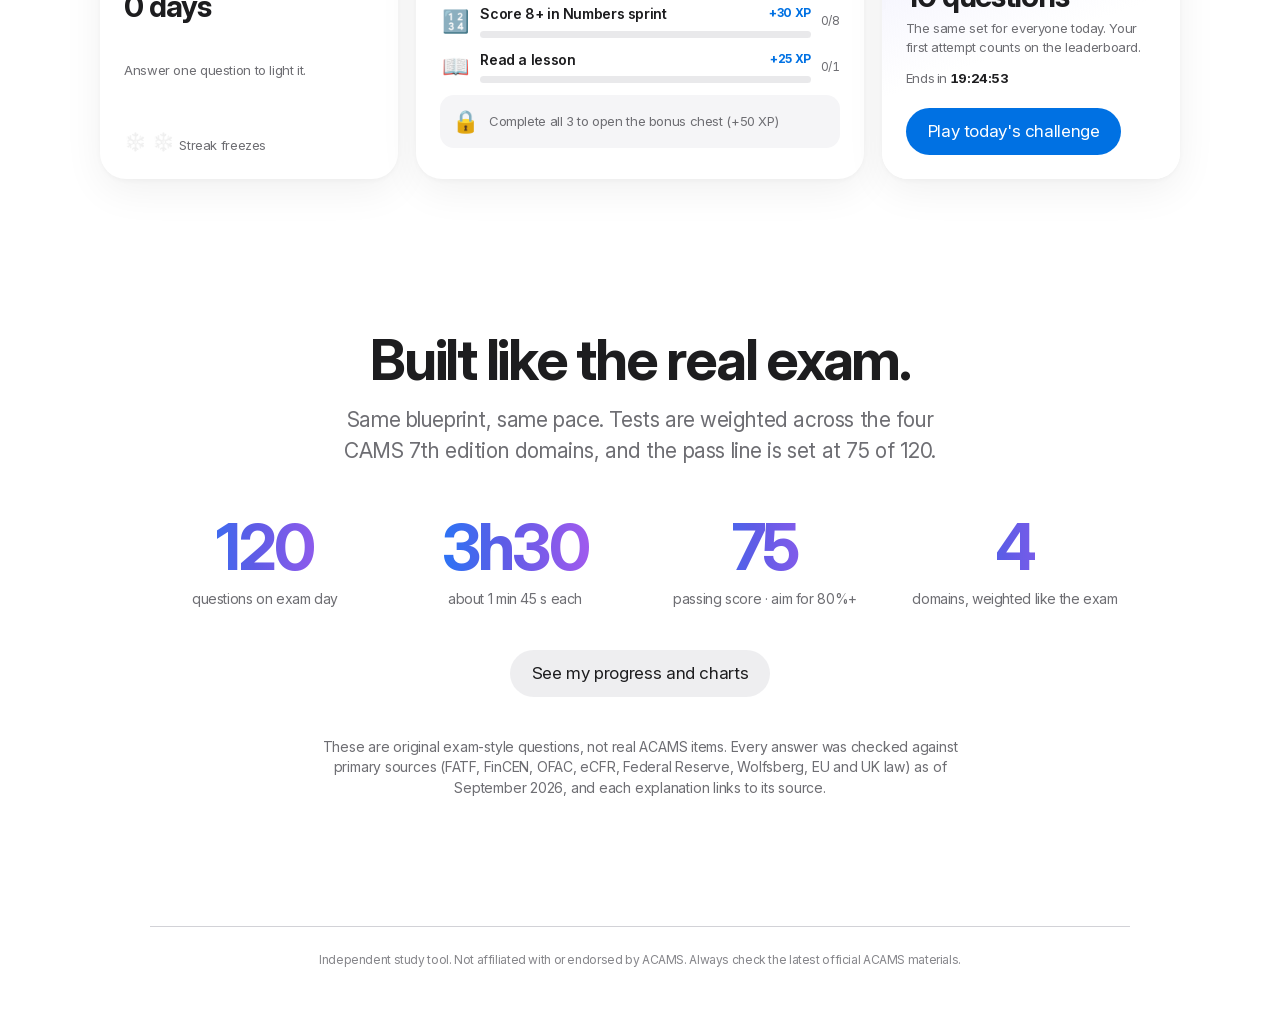
==== commit 092a164e: "Add 25 verified training, QA and MI cases (1276 total) Co-Authored-By: Claude Opus 5.5 <noreply@anth" ====
--- a/index.html
+++ b/index.html
@@ -86,6 +86,7 @@
   <script src="data/extra-cyber.js"></script>
   <script src="data/extra-retail.js"></script>
   <script src="data/extra-regions.js"></script>
+  <script src="data/extra-training.js"></script>
   <!--COURSE-->
   <script src="data/course/m00.js"></script>
   <script src="data/course/m01.js"></script>
